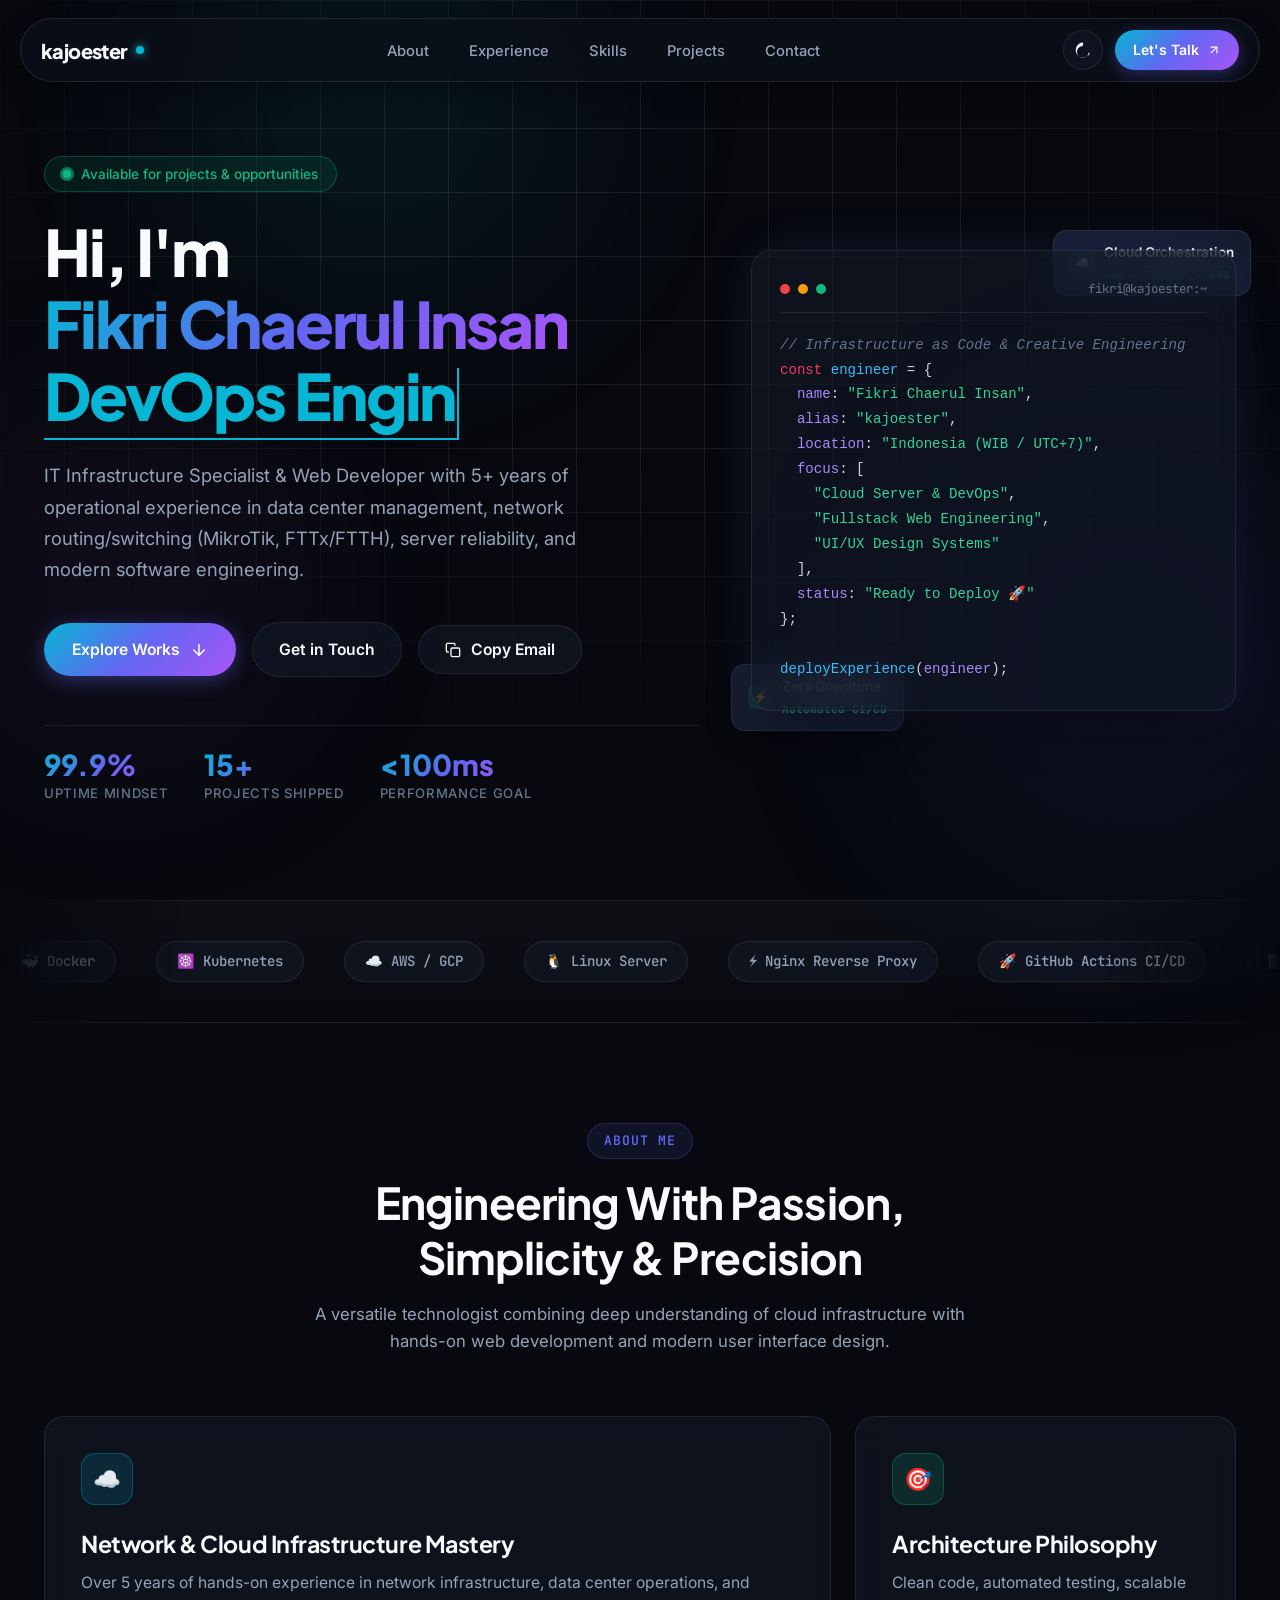
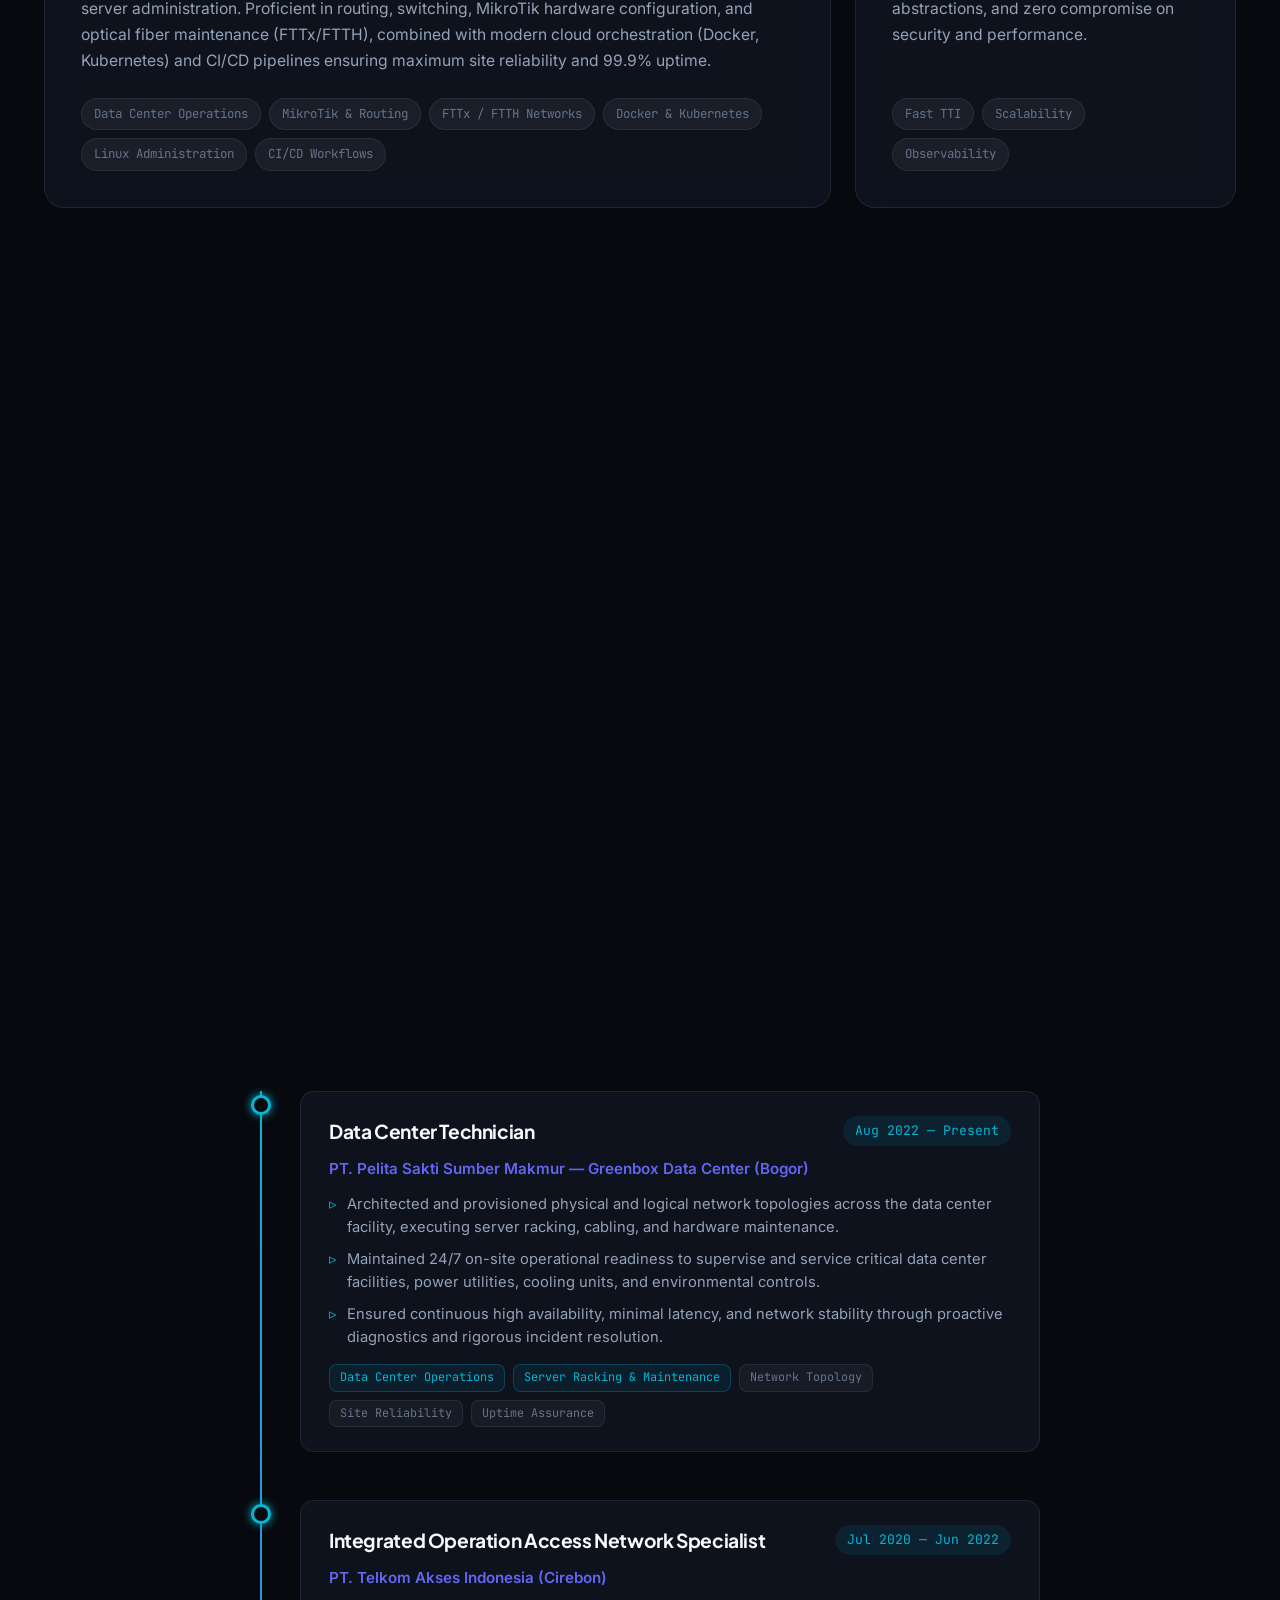
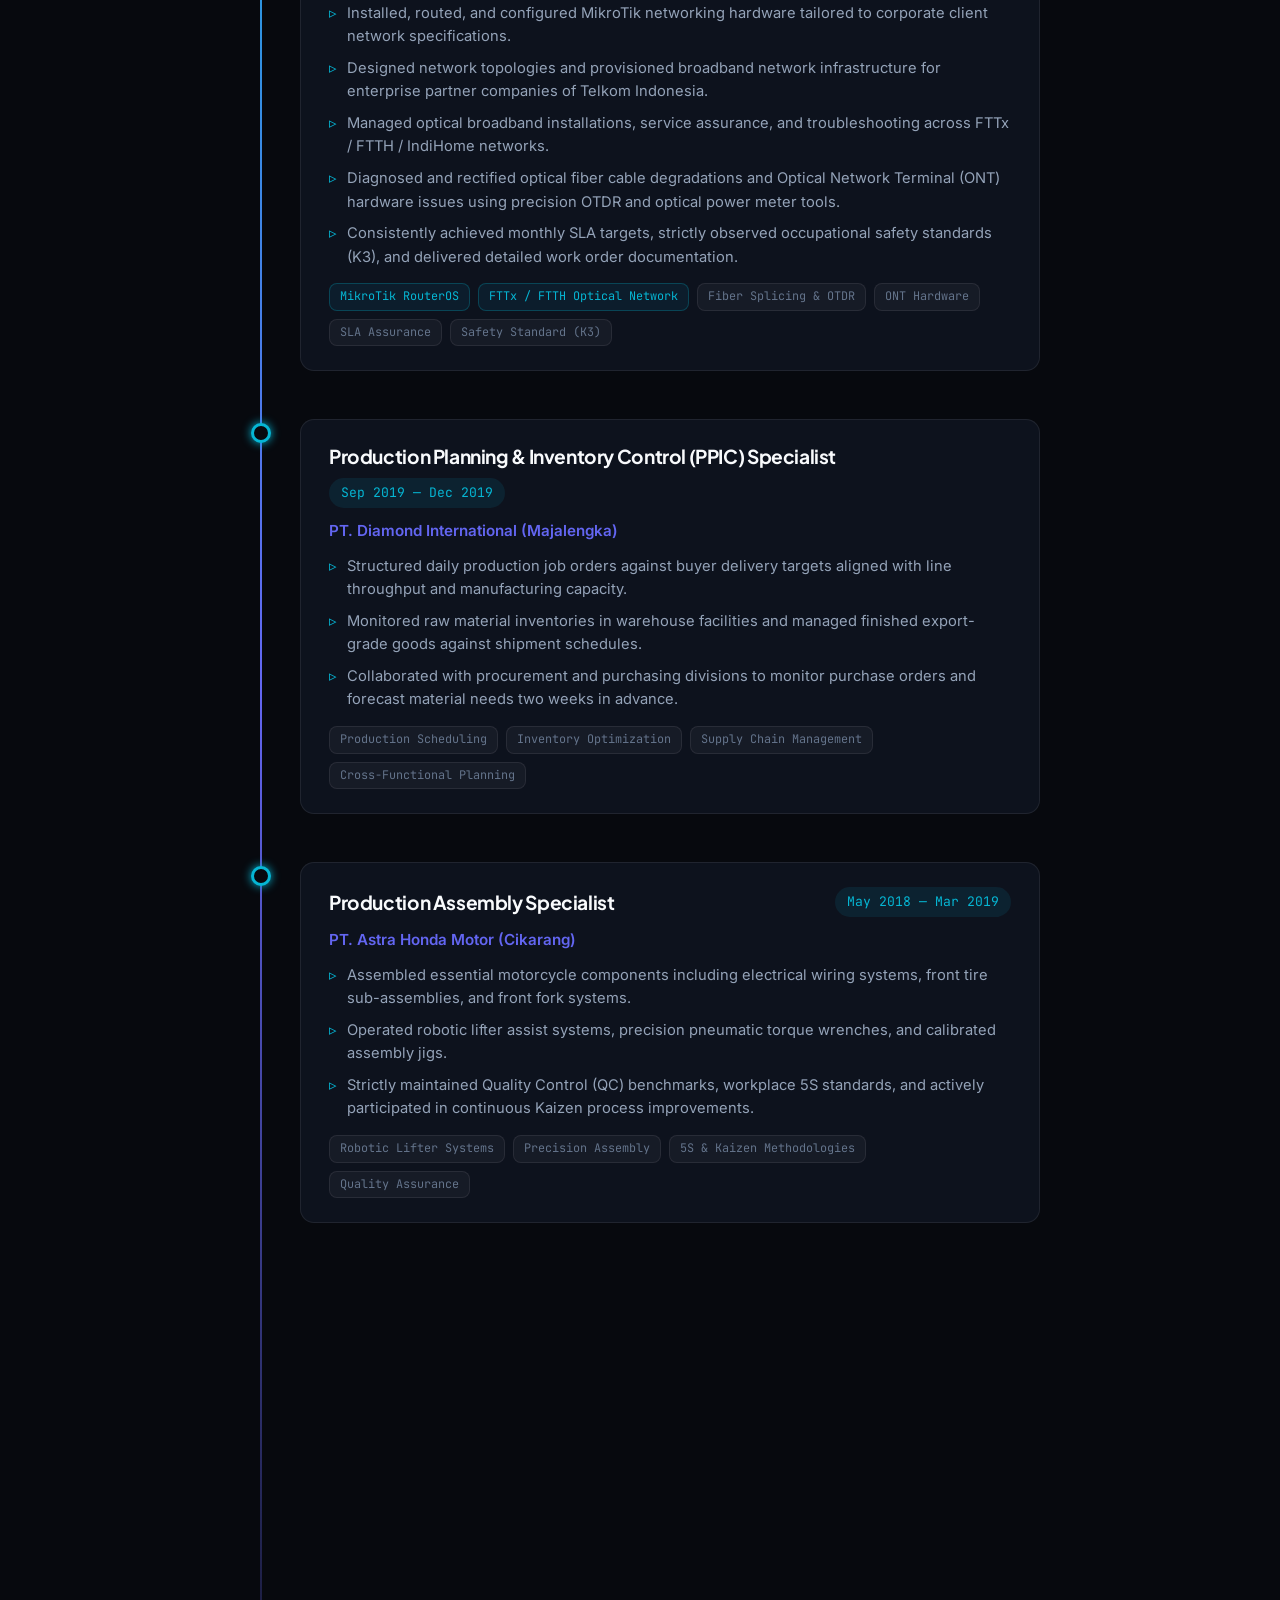
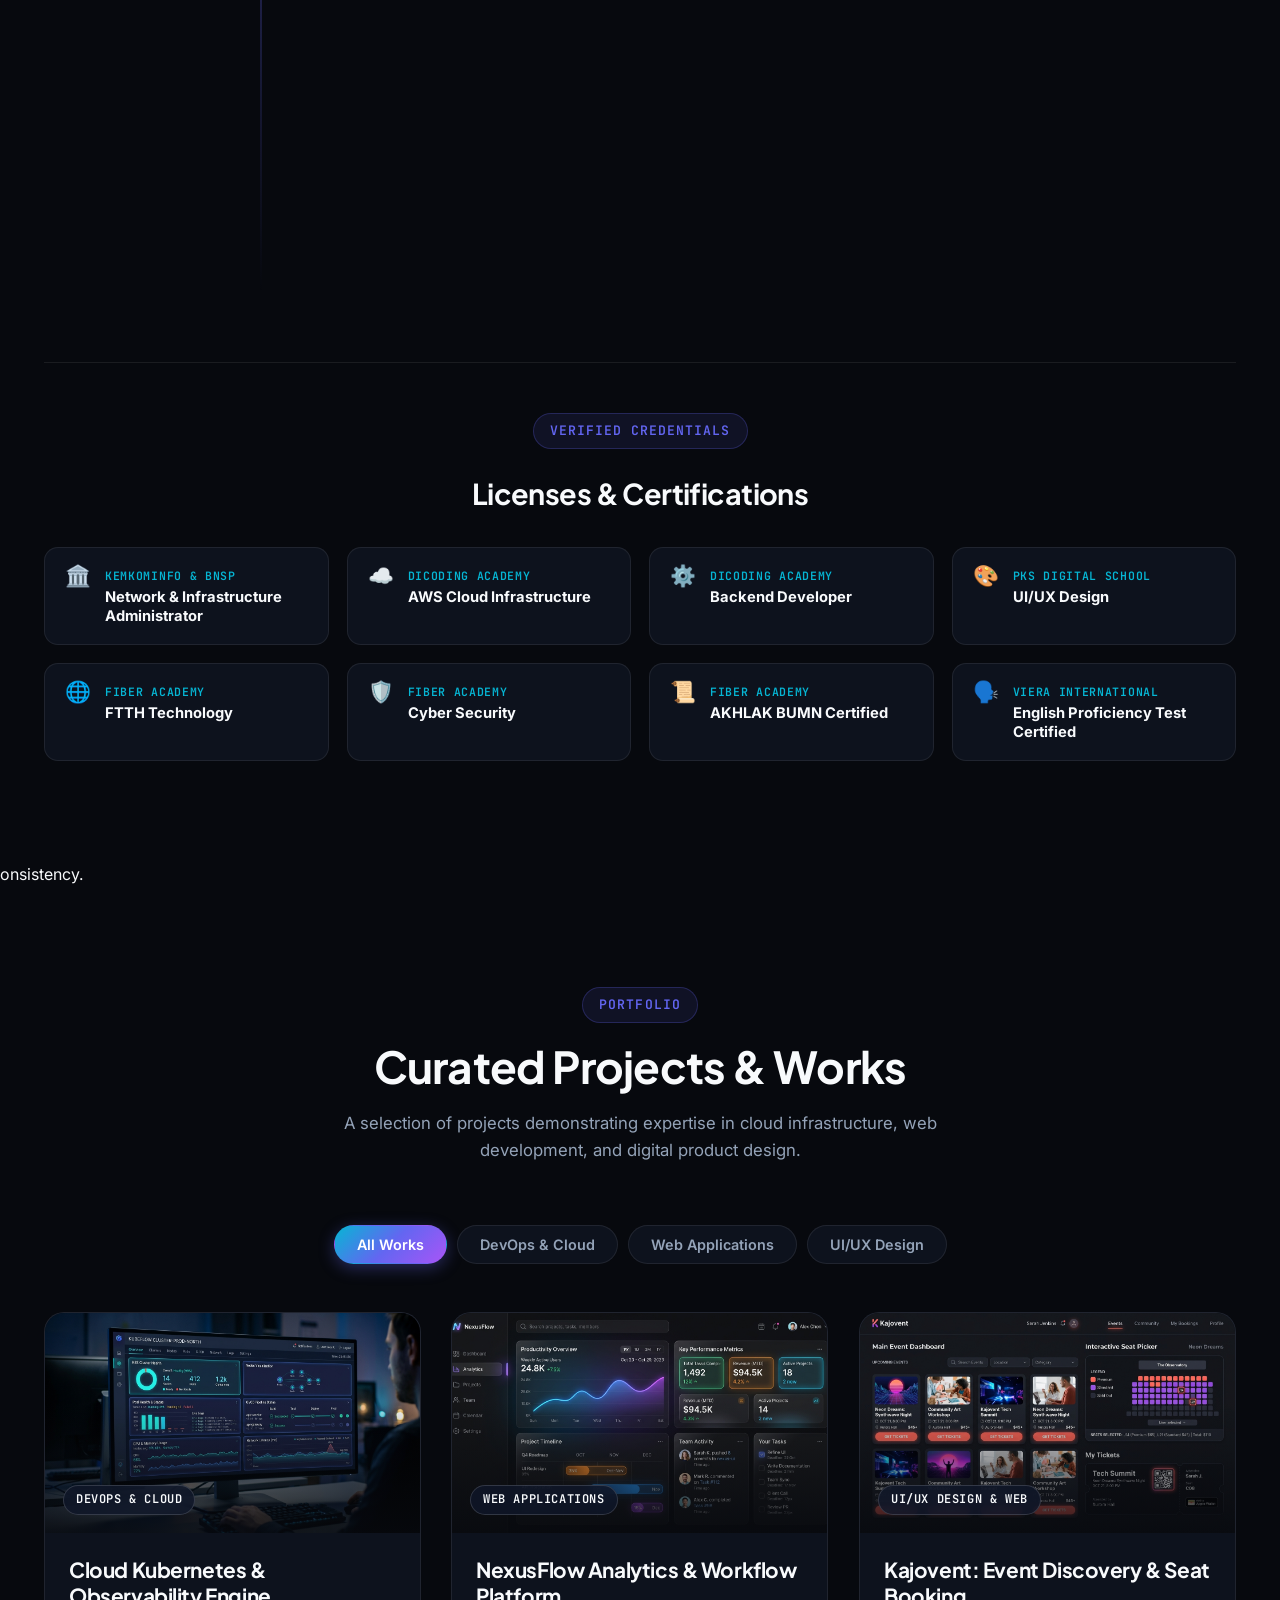
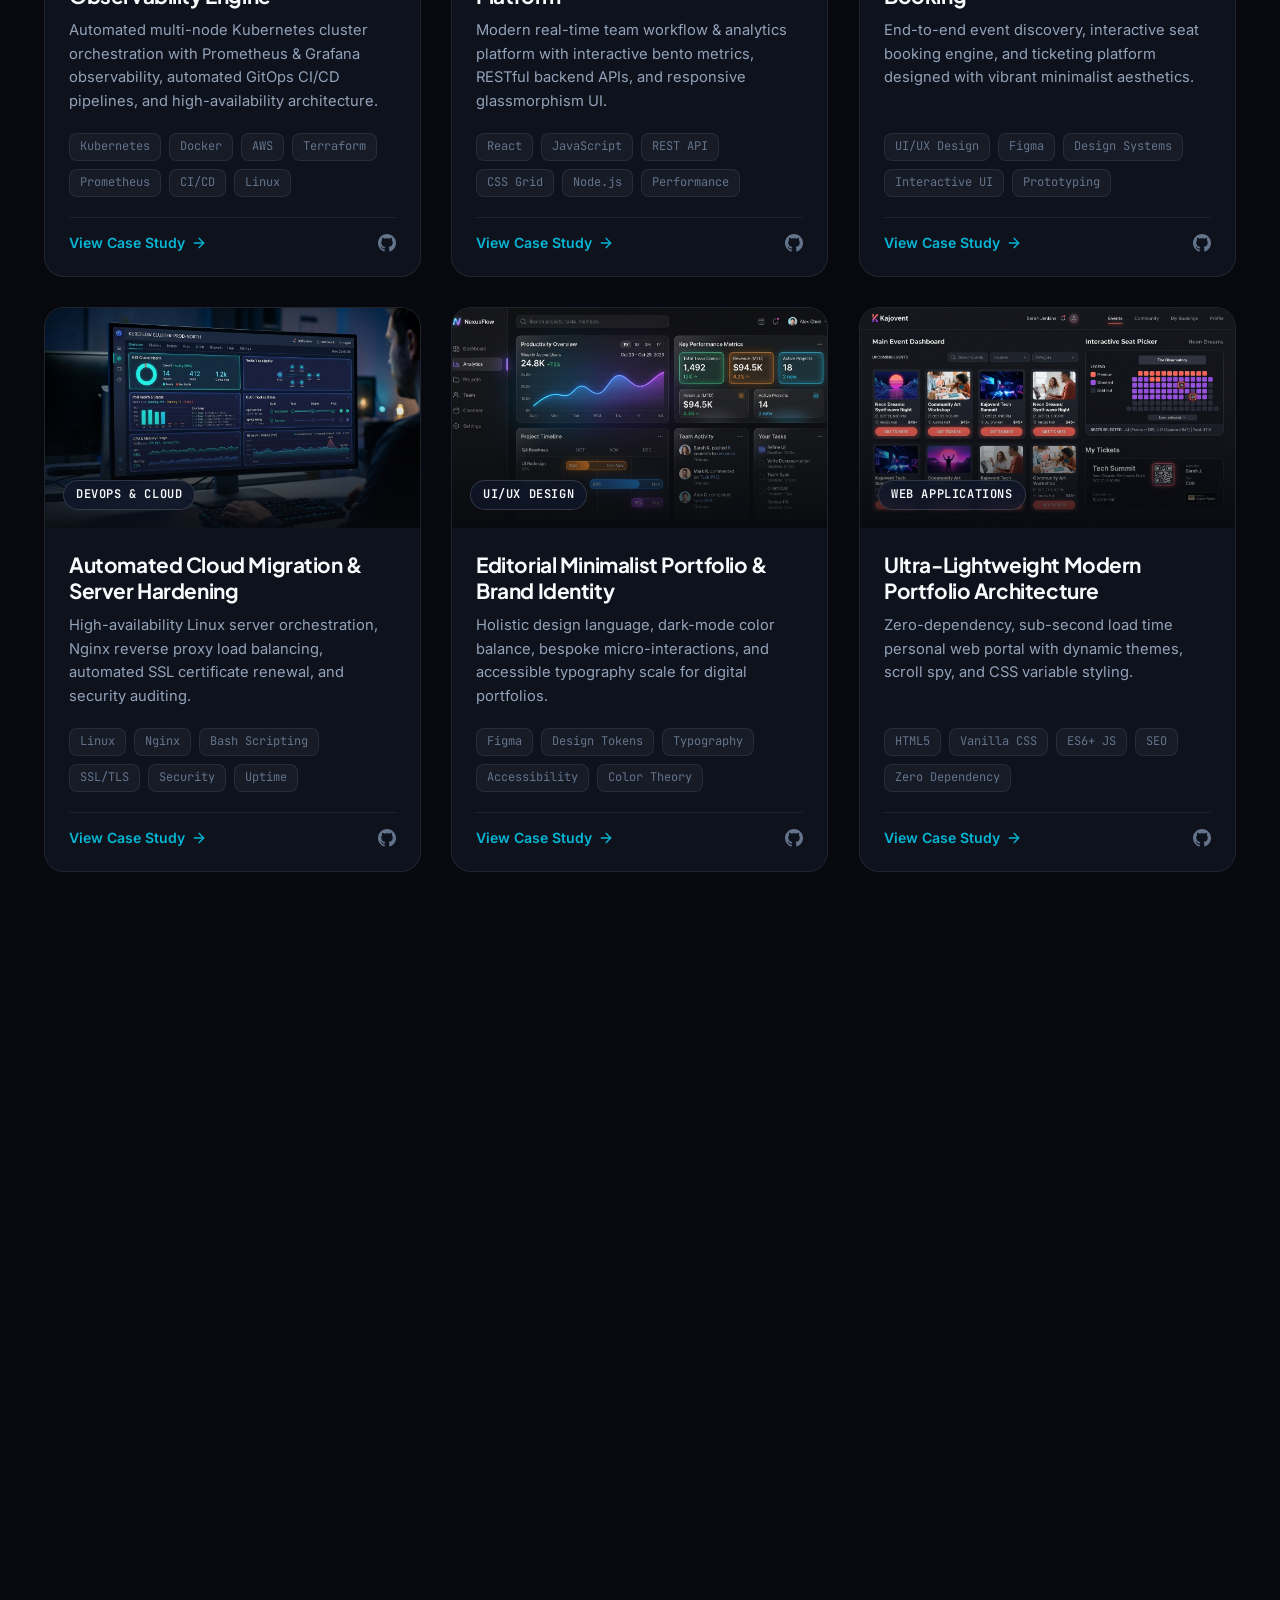
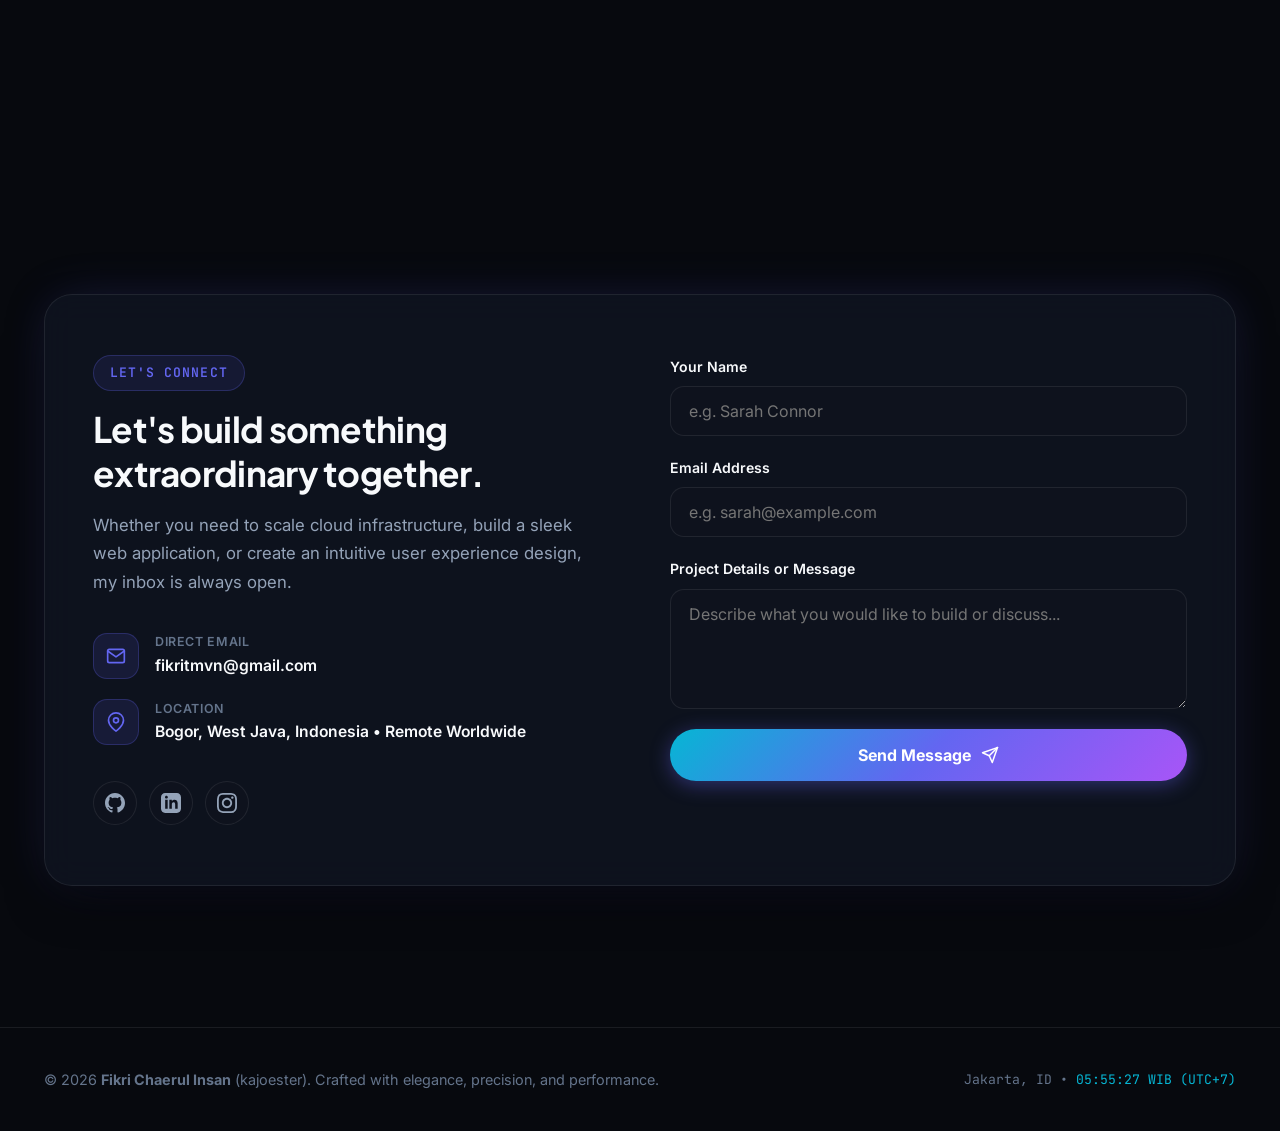
==== index.html @ 6abc1e75 "Commit pertama" ====
<!DOCTYPE html>
<html lang="en">
<head>
  <meta charset="UTF-8" />
  <meta name="viewport" content="width=device-width, initial-scale=1.0" />
  
  <!-- Primary Meta Tags & SEO -->
  <title>Fikri Chaerul Insan — DevOps Engineer, Web Developer & UI/UX Designer</title>
  <meta name="title" content="Fikri Chaerul Insan — DevOps Engineer, Web Developer & UI/UX Designer" />
  <meta name="description" content="Personal portfolio of Fikri Chaerul Insan (kajoester). DevOps Engineer and Web Developer specializing in cloud infrastructure, container orchestration, modern frontend engineering, and clean UI/UX." />
  <meta name="keywords" content="Fikri Chaerul Insan, kajoester, DevOps Engineer, Web Developer, UI/UX Designer, Cloud Computing, Kubernetes, Docker, React, Portfolio" />
  <meta name="author" content="Fikri Chaerul Insan" />
  <meta name="robots" content="index, follow" />

  <!-- Open Graph / Facebook -->
  <meta property="og:type" content="website" />
  <meta property="og:url" content="https://kajoester.my.id/" />
  <meta property="og:title" content="Fikri Chaerul Insan — DevOps Engineer & Web Developer" />
  <meta property="og:description" content="Crafting resilient cloud infrastructure and engaging digital experiences." />
  <meta property="og:image" content="assets/images/devops_cloud.jpg" />

  <!-- Twitter Card -->
  <meta property="twitter:card" content="summary_large_image" />
  <meta property="twitter:url" content="https://kajoester.my.id/" />
  <meta property="twitter:title" content="Fikri Chaerul Insan — DevOps Engineer & Web Developer" />
  <meta property="twitter:description" content="Crafting resilient cloud infrastructure and engaging digital experiences." />
  <meta property="twitter:image" content="assets/images/devops_cloud.jpg" />

  <!-- Google Fonts: Plus Jakarta Sans, Inter, JetBrains Mono -->
  <link rel="preconnect" href="https://fonts.googleapis.com" />
  <link rel="preconnect" href="https://fonts.gstatic.com" crossorigin />
  <link href="https://fonts.googleapis.com/css2?family=Inter:wght@300;400;500;600;700&family=JetBrains+Mono:wght@400;500;600&family=Plus+Jakarta+Sans:wght@500;600;700;800&display=swap" rel="stylesheet" />

  <!-- Stylesheets -->
  <link rel="stylesheet" href="css/style.css" />
  <link rel="stylesheet" href="css/animations.css" />
</head>
<body>

  <!-- Ambient Glow & Background Pattern -->
  <div class="ambient-glow-1"></div>
  <div class="ambient-glow-2"></div>
  <div class="ambient-glow-3"></div>
  <div class="bg-grid-pattern"></div>

  <!-- Header / Navigation Bar -->
  <header class="site-nav-wrapper">
    <nav class="site-nav" id="site-nav" aria-label="Main Navigation">
      <a href="#hero" class="brand-logo" id="nav-brand-logo">
        <span>kajoester</span>
        <span class="brand-dot"></span>
      </a>

      <!-- Desktop Nav Menu -->
      <ul class="nav-menu" id="nav-menu">
        <li><a href="#about" class="nav-link" id="nav-link-about">About</a></li>
        <li><a href="#experience" class="nav-link" id="nav-link-experience">Experience</a></li>
        <li><a href="#skills" class="nav-link" id="nav-link-skills">Skills</a></li>
        <li><a href="#projects" class="nav-link" id="nav-link-projects">Projects</a></li>
        <li><a href="#contact" class="nav-link" id="nav-link-contact">Contact</a></li>
      </ul>

      <!-- Nav Actions -->
      <div class="nav-actions">
        <!-- Theme Toggle -->
        <button class="btn-theme-toggle" id="theme-toggle-btn" aria-label="Toggle dark and light theme" title="Switch Theme">
          <svg class="theme-icon-moon" viewBox="0 0 24 24">
            <path d="M12.3 2a10 10 0 0 0-.19 20 10 10 0 0 0 8.7-5.1 1 1 0 0 0-1.02-1.44 8 8 0 1 1-8.93-8.93A1 1 0 0 0 9.42 2.22 10.1 10.1 0 0 0 12.3 2z"/>
          </svg>
          <svg class="theme-icon-sun" viewBox="0 0 24 24">
            <circle cx="12" cy="12" r="5"/>
            <line x1="12" y1="1" x2="12" y2="3" stroke="currentColor" stroke-width="2"/>
            <line x1="12" y1="21" x2="12" y2="23" stroke="currentColor" stroke-width="2"/>
            <line x1="4.22" y1="4.22" x2="5.64" y2="5.64" stroke="currentColor" stroke-width="2"/>
            <line x1="18.36" y1="18.36" x2="19.78" y2="19.78" stroke="currentColor" stroke-width="2"/>
            <line x1="1" y1="12" x2="3" y2="12" stroke="currentColor" stroke-width="2"/>
            <line x1="21" y1="12" x2="23" y2="12" stroke="currentColor" stroke-width="2"/>
            <line x1="4.22" y1="19.78" x2="5.64" y2="18.36" stroke="currentColor" stroke-width="2"/>
            <line x1="18.36" y1="5.64" x2="19.78" y2="4.22" stroke="currentColor" stroke-width="2"/>
          </svg>
        </button>

        <!-- CTA button -->
        <a href="#contact" class="btn-nav-cta" id="nav-cta-btn">
          <span>Let's Talk</span>
          <svg width="14" height="14" viewBox="0 0 24 24" fill="none" stroke="currentColor" stroke-width="2" stroke-linecap="round" stroke-linejoin="round">
            <line x1="7" y1="17" x2="17" y2="7"></line>
            <polyline points="7 7 17 7 17 17"></polyline>
          </svg>
        </a>

        <!-- Mobile Menu Hamburger -->
        <button class="mobile-toggle" id="mobile-toggle" aria-label="Toggle mobile menu" aria-expanded="false">
          <svg width="24" height="24" viewBox="0 0 24 24" fill="none" stroke="currentColor" stroke-width="2" stroke-linecap="round" stroke-linejoin="round">
            <line x1="3" y1="12" x2="21" y2="12"></line>
            <line x1="3" y1="6" x2="21" y2="6"></line>
            <line x1="3" y1="18" x2="21" y2="18"></line>
          </svg>
        </button>
      </div>
    </nav>
  </header>

  <main>
    <!-- ======================================================================
         Hero Section
         ====================================================================== -->
    <section class="hero-section" id="hero">
      <div class="container">
        <div class="hero-grid">
          
          <!-- Left Hero Column -->
          <div class="hero-content reveal-on-scroll">
            <div class="status-pill" id="hero-status-badge">
              <span class="status-dot"></span>
              <span>Available for projects & opportunities</span>
            </div>

            <h1 class="hero-title">
              Hi, I'm <span class="gradient-text">Fikri Chaerul Insan</span><br />
              <span class="role-typing-wrapper">
                <span id="role-typewriter">DevOps Engineer</span><span class="typing-cursor"></span>
              </span>
            </h1>

            <p class="hero-description">
              IT Infrastructure Specialist & Web Developer with 5+ years of operational experience in data center management, network routing/switching (MikroTik, FTTx/FTTH), server reliability, and modern software engineering.
            </p>

            <div class="hero-actions">
              <a href="#projects" class="btn-primary" id="hero-btn-projects">
                <span>Explore Works</span>
                <svg width="18" height="18" viewBox="0 0 24 24" fill="none" stroke="currentColor" stroke-width="2" stroke-linecap="round" stroke-linejoin="round">
                  <line x1="12" y1="5" x2="12" y2="19"></line>
                  <polyline points="19 12 12 19 5 12"></polyline>
                </svg>
              </a>

              <a href="#contact" class="btn-secondary" id="hero-btn-contact">
                <span>Get in Touch</span>
              </a>

              <button class="btn-secondary btn-copy-email" id="hero-btn-copy-email" title="Click to copy email address">
                <svg width="16" height="16" viewBox="0 0 24 24" fill="none" stroke="currentColor" stroke-width="2" stroke-linecap="round" stroke-linejoin="round">
                  <rect x="9" y="9" width="13" height="13" rx="2" ry="2"></rect>
                  <path d="M5 15H4a2 2 0 0 1-2-2V4a2 2 0 0 1 2-2h9a2 2 0 0 1 2 2v1"></path>
                </svg>
                <span>Copy Email</span>
              </button>
            </div>

            <!-- Hero Metrics / Stats -->
            <div class="hero-stats">
              <div class="stat-item">
                <span class="stat-number gradient-text">99.9%</span>
                <span class="stat-label">Uptime Mindset</span>
              </div>
              <div class="stat-item">
                <span class="stat-number gradient-text">15+</span>
                <span class="stat-label">Projects Shipped</span>
              </div>
              <div class="stat-item">
                <span class="stat-number gradient-text">&lt;100ms</span>
                <span class="stat-label">Performance Goal</span>
              </div>
            </div>
          </div>

          <!-- Right Hero Visual: Interactive Code & Architecture Card -->
          <div class="hero-visual reveal-on-scroll delay-2">
            <!-- Floating Tech Badges -->
            <div class="floating-badge badge-devops">
              <div class="badge-icon">☁️</div>
              <div>
                <div>Cloud Orchestration</div>
                <small style="color: var(--accent-cyan); font-family: var(--font-mono);">K8s • Docker • AWS</small>
              </div>
            </div>

            <div class="floating-badge badge-cloud">
              <div class="badge-icon">⚡</div>
              <div>
                <div>Zero Downtime</div>
                <small style="color: var(--accent-emerald); font-family: var(--font-mono);">Automated CI/CD</small>
              </div>
            </div>

            <!-- Terminal Mockup Card -->
            <div class="hero-interactive-card" id="hero-card-terminal">
              <div class="card-code-header">
                <div class="terminal-dots">
                  <span class="terminal-dot red"></span>
                  <span class="terminal-dot yellow"></span>
                  <span class="terminal-dot green"></span>
                </div>
                <span class="terminal-title">fikri@kajoester:~</span>
              </div>
              <pre class="code-snippet"><code><span class="code-comment">// Infrastructure as Code & Creative Engineering</span>
<span class="code-keyword">const</span> <span class="code-func">engineer</span> = {
  <span class="code-prop">name</span>: <span class="code-str">"Fikri Chaerul Insan"</span>,
  <span class="code-prop">alias</span>: <span class="code-str">"kajoester"</span>,
  <span class="code-prop">location</span>: <span class="code-str">"Indonesia (WIB / UTC+7)"</span>,
  <span class="code-prop">focus</span>: [
    <span class="code-str">"Cloud Server & DevOps"</span>,
    <span class="code-str">"Fullstack Web Engineering"</span>,
    <span class="code-str">"UI/UX Design Systems"</span>
  ],
  <span class="code-prop">status</span>: <span class="code-str">"Ready to Deploy 🚀"</span>
};

<span class="code-func">deployExperience</span>(<span class="code-prop">engineer</span>);</code></pre>
            </div>
          </div>

        </div>
      </div>
    </section>

    <!-- ======================================================================
         Tech Stack Infinite Marquee
         ====================================================================== -->
    <div class="marquee-container" aria-hidden="true">
      <div class="marquee-track">
        <div class="tech-item"><span>🐳 Docker</span></div>
        <div class="tech-item"><span>☸️ Kubernetes</span></div>
        <div class="tech-item"><span>☁️ AWS / GCP</span></div>
        <div class="tech-item"><span>🐧 Linux Server</span></div>
        <div class="tech-item"><span>⚡ Nginx Reverse Proxy</span></div>
        <div class="tech-item"><span>🚀 GitHub Actions CI/CD</span></div>
        <div class="tech-item"><span>📊 Prometheus & Grafana</span></div>
        <div class="tech-item"><span>⚛️ React.js</span></div>
        <div class="tech-item"><span>🟦 TypeScript</span></div>
        <div class="tech-item"><span>🐍 Python</span></div>
        <div class="tech-item"><span>🎨 Figma UI/UX</span></div>
        <div class="tech-item"><span>🌐 RESTful APIs</span></div>
        
        <!-- Duplicate items for seamless continuous looping -->
        <div class="tech-item"><span>🐳 Docker</span></div>
        <div class="tech-item"><span>☸️ Kubernetes</span></div>
        <div class="tech-item"><span>☁️ AWS / GCP</span></div>
        <div class="tech-item"><span>🐧 Linux Server</span></div>
        <div class="tech-item"><span>⚡ Nginx Reverse Proxy</span></div>
        <div class="tech-item"><span>🚀 GitHub Actions CI/CD</span></div>
        <div class="tech-item"><span>📊 Prometheus & Grafana</span></div>
        <div class="tech-item"><span>⚛️ React.js</span></div>
        <div class="tech-item"><span>🟦 TypeScript</span></div>
        <div class="tech-item"><span>🐍 Python</span></div>
        <div class="tech-item"><span>🎨 Figma UI/UX</span></div>
        <div class="tech-item"><span>🌐 RESTful APIs</span></div>
      </div>
    </div>

    <!-- ======================================================================
         About Section (Bento Grid)
         ====================================================================== -->
    <section class="bento-section" id="about">
      <div class="container">
        <div class="section-header reveal-on-scroll">
          <span class="section-tag">About Me</span>
          <h2 class="section-title">Engineering With Passion, Simplicity & Precision</h2>
          <p class="section-subtitle">
            A versatile technologist combining deep understanding of cloud infrastructure with hands-on web development and modern user interface design.
          </p>
        </div>

        <div class="bento-grid">
          
          <!-- Bento Card 1: Cloud & DevOps -->
          <div class="bento-card bento-col-8 reveal-on-scroll" id="bento-card-devops">
            <div class="card-icon-wrapper icon-devops">☁️</div>
            <h3 class="bento-title">Network & Cloud Infrastructure Mastery</h3>
            <p class="bento-desc">
              Over 5 years of hands-on experience in network infrastructure, data center operations, and server administration. Proficient in routing, switching, MikroTik hardware configuration, and optical fiber maintenance (FTTx/FTTH), combined with modern cloud orchestration (Docker, Kubernetes) and CI/CD pipelines ensuring maximum site reliability and 99.9% uptime.
            </p>
            <div class="bento-tags">
              <span class="bento-tag">Data Center Operations</span>
              <span class="bento-tag">MikroTik & Routing</span>
              <span class="bento-tag">FTTx / FTTH Networks</span>
              <span class="bento-tag">Docker & Kubernetes</span>
              <span class="bento-tag">Linux Administration</span>
              <span class="bento-tag">CI/CD Workflows</span>
            </div>
          </div>

          <!-- Bento Card 2: Philosophy -->
          <div class="bento-card bento-col-4 reveal-on-scroll delay-1" id="bento-card-philosophy">
            <div class="card-icon-wrapper icon-philosophy">🎯</div>
            <h3 class="bento-title">Architecture Philosophy</h3>
            <p class="bento-desc">
              Clean code, automated testing, scalable abstractions, and zero compromise on security and performance.
            </p>
            <div class="bento-tags">
              <span class="bento-tag">Fast TTI</span>
              <span class="bento-tag">Scalability</span>
              <span class="bento-tag">Observability</span>
            </div>
          </div>

          <!-- Bento Card 3: Web Engineering -->
          <div class="bento-card bento-col-6 reveal-on-scroll" id="bento-card-web">
            <div class="card-icon-wrapper icon-web">💻</div>
            <h3 class="bento-title">Modern Web Development</h3>
            <p class="bento-desc">
              Building dynamic, highly responsive web experiences. Focused on component modularity, state management, API integrations, and accessible user flows.
            </p>
            <div class="bento-tags">
              <span class="bento-tag">React Ecosystem</span>
              <span class="bento-tag">JavaScript / ES6+</span>
              <span class="bento-tag">RESTful Architecture</span>
              <span class="bento-tag">Responsive Layouts</span>
            </div>
          </div>

          <!-- Bento Card 4: UI/UX Craft -->
          <div class="bento-card bento-col-6 reveal-on-scroll delay-1" id="bento-card-design">
            <div class="card-icon-wrapper icon-design">🎨</div>
            <h3 class="bento-title">UI/UX Design Systems</h3>
            <p class="bento-desc">
              Passionate about creating clean visual hierarchies, intuitive navigation, and rich micro-interactions in Figma. Every interface is designed with user empathy, consistency, and elegance.
            </p>
            <div class="bento-tags">
              <span class="bento-tag">Figma Design</span>
              <span class="bento-tag">Design Systems</span>
              <span class="bento-tag">Prototyping</span>
              <span class="bento-tag">Micro-Interactions</span>
            </div>
          </div>

        </div>
      </div>
    </section>

    <!-    <!-- ======================================================================
         Experience Timeline Section (Aligned with CV)
         ====================================================================== -->
    <section class="experience-section" id="experience">
      <div class="container">
        <div class="section-header reveal-on-scroll">
          <span class="section-tag">Career Trajectory</span>
          <h2 class="section-title">Professional Experience & Milestones</h2>
          <p class="section-subtitle">
            Over 5+ years of operational experience in data center operations, network infrastructure, optical systems, and software engineering.
          </p>
        </div>

        <div class="timeline-container">
          
          <!-- Experience 1: PT. Pelita Sakti Sumber Makmur -->
          <div class="timeline-item reveal-on-scroll">
            <div class="timeline-dot"></div>
            <div class="timeline-card">
              <div class="timeline-meta">
                <h3 class="timeline-role">Data Center Technician</h3>
                <span class="timeline-period">Aug 2022 — Present</span>
              </div>
              <div class="timeline-company">PT. Pelita Sakti Sumber Makmur — Greenbox Data Center (Bogor)</div>
              <ul class="timeline-points">
                <li>Architected and provisioned physical and logical network topologies across the data center facility, executing server racking, cabling, and hardware maintenance.</li>
                <li>Maintained 24/7 on-site operational readiness to supervise and service critical data center facilities, power utilities, cooling units, and environmental controls.</li>
                <li>Ensured continuous high availability, minimal latency, and network stability through proactive diagnostics and rigorous incident resolution.</li>
              </ul>
              <div class="timeline-badges">
                <span class="timeline-badge highlight">Data Center Operations</span>
                <span class="timeline-badge highlight">Server Racking & Maintenance</span>
                <span class="timeline-badge">Network Topology</span>
                <span class="timeline-badge">Site Reliability</span>
                <span class="timeline-badge">Uptime Assurance</span>
              </div>
            </div>
          </div>

          <!-- Experience 2: TELKOM AKSES INDONESIA -->
          <div class="timeline-item reveal-on-scroll delay-1">
            <div class="timeline-dot"></div>
            <div class="timeline-card">
              <div class="timeline-meta">
                <h3 class="timeline-role">Integrated Operation Access Network Specialist</h3>
                <span class="timeline-period">Jul 2020 — Jun 2022</span>
              </div>
              <div class="timeline-company">PT. Telkom Akses Indonesia (Cirebon)</div>
              <ul class="timeline-points">
                <li>Installed, routed, and configured MikroTik networking hardware tailored to corporate client network specifications.</li>
                <li>Designed network topologies and provisioned broadband network infrastructure for enterprise partner companies of Telkom Indonesia.</li>
                <li>Managed optical broadband installations, service assurance, and troubleshooting across FTTx / FTTH / IndiHome networks.</li>
                <li>Diagnosed and rectified optical fiber cable degradations and Optical Network Terminal (ONT) hardware issues using precision OTDR and optical power meter tools.</li>
                <li>Consistently achieved monthly SLA targets, strictly observed occupational safety standards (K3), and delivered detailed work order documentation.</li>
              </ul>
              <div class="timeline-badges">
                <span class="timeline-badge highlight">MikroTik RouterOS</span>
                <span class="timeline-badge highlight">FTTx / FTTH Optical Network</span>
                <span class="timeline-badge">Fiber Splicing & OTDR</span>
                <span class="timeline-badge">ONT Hardware</span>
                <span class="timeline-badge">SLA Assurance</span>
                <span class="timeline-badge">Safety Standard (K3)</span>
              </div>
            </div>
          </div>

          <!-- Experience 3: PT. Diamond International -->
          <div class="timeline-item reveal-on-scroll delay-1">
            <div class="timeline-dot"></div>
            <div class="timeline-card">
              <div class="timeline-meta">
                <h3 class="timeline-role">Production Planning & Inventory Control (PPIC) Specialist</h3>
                <span class="timeline-period">Sep 2019 — Dec 2019</span>
              </div>
              <div class="timeline-company">PT. Diamond International (Majalengka)</div>
              <ul class="timeline-points">
                <li>Structured daily production job orders against buyer delivery targets aligned with line throughput and manufacturing capacity.</li>
                <li>Monitored raw material inventories in warehouse facilities and managed finished export-grade goods against shipment schedules.</li>
                <li>Collaborated with procurement and purchasing divisions to monitor purchase orders and forecast material needs two weeks in advance.</li>
              </ul>
              <div class="timeline-badges">
                <span class="timeline-badge">Production Scheduling</span>
                <span class="timeline-badge">Inventory Optimization</span>
                <span class="timeline-badge">Supply Chain Management</span>
                <span class="timeline-badge">Cross-Functional Planning</span>
              </div>
            </div>
          </div>

          <!-- Experience 4: PT. Astra Honda Motor -->
          <div class="timeline-item reveal-on-scroll delay-2">
            <div class="timeline-dot"></div>
            <div class="timeline-card">
              <div class="timeline-meta">
                <h3 class="timeline-role">Production Assembly Specialist</h3>
                <span class="timeline-period">May 2018 — Mar 2019</span>
              </div>
              <div class="timeline-company">PT. Astra Honda Motor (Cikarang)</div>
              <ul class="timeline-points">
                <li>Assembled essential motorcycle components including electrical wiring systems, front tire sub-assemblies, and front fork systems.</li>
                <li>Operated robotic lifter assist systems, precision pneumatic torque wrenches, and calibrated assembly jigs.</li>
                <li>Strictly maintained Quality Control (QC) benchmarks, workplace 5S standards, and actively participated in continuous Kaizen process improvements.</li>
              </ul>
              <div class="timeline-badges">
                <span class="timeline-badge">Robotic Lifter Systems</span>
                <span class="timeline-badge">Precision Assembly</span>
                <span class="timeline-badge">5S & Kaizen Methodologies</span>
                <span class="timeline-badge">Quality Assurance</span>
              </div>
            </div>
          </div>

          <!-- Experience 5: PT. INTI (Persero) -->
          <div class="timeline-item reveal-on-scroll delay-2">
            <div class="timeline-dot"></div>
            <div class="timeline-card">
              <div class="timeline-meta">
                <h3 class="timeline-role">Software Product Developer (Internship)</h3>
                <span class="timeline-period">Jan 2016 — Mar 2016</span>
              </div>
              <div class="timeline-company">PT. Industri Telekomunikasi Indonesia / PT. INTI Persero (Bandung)</div>
              <ul class="timeline-points">
                <li>Engineered an enterprise inventory management web application using the CodeIgniter PHP framework and Bootstrap.</li>
                <li>Delivered dynamic modules, feature updates, and responsive interfaces addressing specific company operational requirements.</li>
                <li>Configured and deployed the web software directly onto the company's internal on-premise servers.</li>
              </ul>
              <div class="timeline-badges">
                <span class="timeline-badge highlight">CodeIgniter PHP</span>
                <span class="timeline-badge">Bootstrap & CSS3</span>
                <span class="timeline-badge">MySQL Database</span>
                <span class="timeline-badge">On-Premise Deployment</span>
              </div>
            </div>
          </div>

          <!-- Education Item -->
          <div class="timeline-item reveal-on-scroll delay-3">
            <div class="timeline-dot" style="border-color: var(--accent-purple); box-shadow: 0 0 10px var(--accent-purple);"></div>
            <div class="timeline-card" style="border-left: 3px solid var(--accent-purple);">
              <div class="timeline-meta">
                <h3 class="timeline-role">Software Engineering (Rekayasa Perangkat Lunak)</h3>
                <span class="timeline-period" style="color: var(--accent-purple); background: rgba(168, 85, 247, 0.1);">Jul 2014 — May 2017</span>
              </div>
              <div class="timeline-company">SMK Negeri 1 Majalengka — Majalengka, West Java</div>
              <ul class="timeline-points">
                <li>Graduated with an outstanding academic score of <strong>83.00 / 100.00</strong> in Software Engineering.</li>
                <li>Acquired solid foundational expertise in software engineering algorithms, relational database design, object-oriented programming, and computer network architecture.</li>
              </ul>
              <div class="timeline-badges">
                <span class="timeline-badge">Software Engineering</span>
                <span class="timeline-badge">Database Design</span>
                <span class="timeline-badge">Network Fundamentals</span>
              </div>
            </div>
          </div>

        </div>

        <!-- Professional Certifications & Credentials Grid -->
        <div class="credentials-wrapper reveal-on-scroll">
          <div class="credentials-header">
            <span class="section-tag">Verified Credentials</span>
            <h3 style="font-size: 1.8rem; margin-top: 10px;">Licenses & Certifications</h3>
          </div>

          <div class="credentials-grid">
            <div class="credential-card">
              <div class="credential-icon">🏛️</div>
              <div class="credential-info">
                <span class="credential-issuer">KEMKOMINFO & BNSP</span>
                <span class="credential-name">Network & Infrastructure Administrator</span>
              </div>
            </div>

            <div class="credential-card">
              <div class="credential-icon">☁️</div>
              <div class="credential-info">
                <span class="credential-issuer">Dicoding Academy</span>
                <span class="credential-name">AWS Cloud Infrastructure</span>
              </div>
            </div>

            <div class="credential-card">
              <div class="credential-icon">⚙️</div>
              <div class="credential-info">
                <span class="credential-issuer">Dicoding Academy</span>
                <span class="credential-name">Backend Developer</span>
              </div>
            </div>

            <div class="credential-card">
              <div class="credential-icon">🎨</div>
              <div class="credential-info">
                <span class="credential-issuer">PKS Digital School</span>
                <span class="credential-name">UI/UX Design</span>
              </div>
            </div>

            <div class="credential-card">
              <div class="credential-icon">🌐</div>
              <div class="credential-info">
                <span class="credential-issuer">Fiber Academy</span>
                <span class="credential-name">FTTH Technology</span>
              </div>
            </div>

            <div class="credential-card">
              <div class="credential-icon">🛡️</div>
              <div class="credential-info">
                <span class="credential-issuer">Fiber Academy</span>
                <span class="credential-name">Cyber Security</span>
              </div>
            </div>

            <div class="credential-card">
              <div class="credential-icon">📜</div>
              <div class="credential-info">
                <span class="credential-issuer">Fiber Academy</span>
                <span class="credential-name">AKHLAK BUMN Certified</span>
              </div>
            </div>

            <div class="credential-card">
              <div class="credential-icon">🗣️</div>
              <div class="credential-info">
                <span class="credential-issuer">VIERA International</span>
                <span class="credential-name">English Proficiency Test Certified</span>
              </div>
            </div>
          </div>
        </div>

      </div>
    </section>onsistency.</li>
              </ul>
            </div>
          </div>

        </div>
      </div>
    </section>

    <!-- ======================================================================
         Featured Projects Showcase Section
         ====================================================================== -->
    <section class="projects-section" id="projects">
      <div class="container">
        <div class="section-header reveal-on-scroll">
          <span class="section-tag">Portfolio</span>
          <h2 class="section-title">Curated Projects & Works</h2>
          <p class="section-subtitle">
            A selection of projects demonstrating expertise in cloud infrastructure, web development, and digital product design.
          </p>
        </div>

        <!-- Filter Controls -->
        <div class="project-filters reveal-on-scroll" id="project-filters">
          <button class="filter-btn active" data-filter="all" id="filter-all">All Works</button>
          <button class="filter-btn" data-filter="devops" id="filter-devops">DevOps & Cloud</button>
          <button class="filter-btn" data-filter="web" id="filter-web">Web Applications</button>
          <button class="filter-btn" data-filter="design" id="filter-design">UI/UX Design</button>
        </div>

        <!-- Projects Grid (Populated dynamically via projects.js) -->
        <div class="projects-grid" id="projects-grid"></div>

      </div>
    </section>

    <!-- ======================================================================
         Skills & Technical Arsenal Section
         ====================================================================== -->
    <section class="skills-section" id="skills">
      <div class="container">
        <div class="section-header reveal-on-scroll">
          <span class="section-tag">Arsenal</span>
          <h2 class="section-title">Skills & Technologies</h2>
          <p class="section-subtitle">
            Tools and technologies I use to build robust, scalable, and beautifully designed digital solutions.
          </p>
        </div>

        <div class="skills-grid">
          
          <!-- Cloud & DevOps Category -->
          <div class="skill-category-card reveal-on-scroll" id="skills-card-cloud">
            <div class="category-header">
              <div class="category-icon" style="background: rgba(6, 182, 212, 0.15); color: var(--accent-cyan);">☁️</div>
              <h3 class="category-title">Cloud & DevOps</h3>
            </div>
            <div class="skill-items-list">
              <div class="skill-item">
                <div class="skill-info">
                  <span class="skill-name">Docker & Containerization</span>
                  <span class="skill-level">92%</span>
                </div>
                <div class="skill-progress-bar"><div class="skill-progress-fill" style="width: 92%;"></div></div>
              </div>

              <div class="skill-item">
              <span class="pill-badge skill-kubernetes">Kubernetes 84%</span>
              </div>

              <div class="skill-item">
                <div class="skill-info">
                  <span class="skill-name">CI/CD & GitHub Actions</span>
                  <span class="skill-level">90%</span>
                </div>
                <div class="skill-progress-bar"><div class="skill-progress-fill" style="width: 90%;"></div></div>
              </div>

              <div class="skill-item">
                <div class="skill-info">
                  <span class="skill-name">Linux Server & Bash</span>
                  <span class="skill-level">95%</span>
                </div>
                <div class="skill-progress-bar"><div class="skill-progress-fill" style="width: 95%;"></div></div>
              </div>

              <div class="skill-item">
                <div class="skill-info">
                  <span class="skill-name">Nginx & Reverse Proxy</span>
                  <span class="skill-level">88%</span>
                </div>
                <div class="skill-progress-bar"><div class="skill-progress-fill" style="width: 88%;"></div></div>
              </div>
            </div>
          </div>

          <!-- Web Development Category -->
          <div class="skill-category-card reveal-on-scroll delay-1" id="skills-card-web">
            <div class="category-header">
              <div class="category-icon" style="background: rgba(99, 102, 241, 0.15); color: var(--accent-indigo);">💻</div>
              <h3 class="category-title">Web Development</h3>
            </div>
            <div class="skill-items-list">
              <div class="skill-item">
                <div class="skill-info">
                  <span class="skill-name">React.js & Components</span>
                  <span class="skill-level">88%</span>
                </div>
                <div class="skill-progress-bar"><div class="skill-progress-fill" style="width: 88%;"></div></div>
              </div>

              <div class="skill-item">
              <span class="pill-badge skill-js">JavaScript (ES6+) 92%</span>
              </div>

              <div class="skill-item">
                <div class="skill-info">
                  <span class="skill-name">HTML5 & Semantic SEO</span>
                  <span class="skill-level">96%</span>
                </div>
                <div class="skill-progress-bar"><div class="skill-progress-fill" style="width: 96%;"></div></div>
              </div>

              <div class="skill-item">
                <div class="skill-info">
                  <span class="skill-name">Modern CSS & Glassmorphism</span>
                  <span class="skill-level">94%</span>
                </div>
                <div class="skill-progress-bar"><div class="skill-progress-fill" style="width: 94%;"></div></div>
              </div>

              <div class="skill-item">
                <div class="skill-info">
                  <span class="skill-name">RESTful APIs & Node.js</span>
                  <span class="skill-level">85%</span>
                </div>
                <div class="skill-progress-bar"><div class="skill-progress-fill" style="width: 85%;"></div></div>
              </div>
            </div>
          </div>

          <!-- UI/UX & Design Category -->
          <div class="skill-category-card reveal-on-scroll delay-2" id="skills-card-design">
            <div class="category-header">
              <div class="category-icon" style="background: rgba(168, 85, 247, 0.15); color: var(--accent-purple);">🎨</div>
              <h3 class="category-title">UI/UX & Design</h3>
            </div>
            <div class="skill-items-list">
              <div class="skill-item">
              <span class="pill-badge skill-figma">Figma UI Prototyping 90%</span>
              </div>

              <div class="skill-item">
                <div class="skill-info">
                  <span class="skill-name">Design Systems & Tokens</span>
                  <span class="skill-level">87%</span>
                </div>
                <div class="skill-progress-bar"><div class="skill-progress-fill" style="width: 87%;"></div></div>
              </div>

              <div class="skill-item">
                <div class="skill-info">
                  <span class="skill-name">Responsive & Mobile First</span>
                  <span class="skill-level">95%</span>
                </div>
                <div class="skill-progress-bar"><div class="skill-progress-fill" style="width: 95%;"></div></div>
              </div>

              <div class="skill-item">
                <div class="skill-info">
                  <span class="skill-name">Wireframing & Flowcharts</span>
                  <span class="skill-level">89%</span>
                </div>
                <div class="skill-progress-bar"><div class="skill-progress-fill" style="width: 89%;"></div></div>
              </div>

              <div class="skill-item">
              <span class="pill-badge skill-micro">Micro-interactions 86%</span>
              </div>
            </div>
          </div>

        </div>
      </div>
    </section>

    <!-- ======================================================================
         Interactive Contact Section
         ====================================================================== -->
    <section class="contact-section" id="contact">
      <div class="container">
        
        <div class="contact-card-main reveal-on-scroll">
          
          <!-- Contact Left: Information & Quick Links -->
          <div class="contact-info-col">
            <span class="section-tag">Let's Connect</span>
            <h2>Let's build something extraordinary together.</h2>
            <p class="contact-info-desc">
              Whether you need to scale cloud infrastructure, build a sleek web application, or create an intuitive user experience design, my inbox is always open.
            </p>

            <div class="contact-direct-items">
              <div class="direct-item">
                <div class="direct-icon">
                  <svg width="20" height="20" viewBox="0 0 24 24" fill="none" stroke="currentColor" stroke-width="2" stroke-linecap="round" stroke-linejoin="round">
                    <path d="M4 4h16c1.1 0 2 .9 2 2v12c0 1.1-.9 2-2 2H4c-1.1 0-2-.9-2-2V6c0-1.1.9-2 2-2z"></path>
                    <polyline points="22,6 12,13 2,6"></polyline>
                  </svg>
                </div>
                <div class="direct-meta">
                  <span class="direct-label">Direct Email</span>
                  <a href="mailto:fikritmvn@gmail.com" class="direct-val">fikritmvn@gmail.com</a>
                </div>
              </div>

              <div class="direct-item">
                <div class="direct-icon">
                  <svg width="20" height="20" viewBox="0 0 24 24" fill="none" stroke="currentColor" stroke-width="2" stroke-linecap="round" stroke-linejoin="round">
                    <path d="M21 10c0 7-9 13-9 13s-9-6-9-13a9 9 0 0 1 18 0z"></path>
                    <circle cx="12" cy="10" r="3"></circle>
                  </svg>
                </div>
                <div class="direct-meta">
                  <span class="direct-label">Location</span>
                  <span class="direct-val">Bogor, West Java, Indonesia • Remote Worldwide</span>
                </div>
              </div>
            </div>

            <!-- Social Links -->
            <div class="social-links-row">
              <a href="https://github.com/fikrici" target="_blank" rel="noopener noreferrer" class="social-btn" title="GitHub Profile">
                <svg width="20" height="20" viewBox="0 0 24 24" fill="currentColor">
                  <path d="M12 0c-6.626 0-12 5.373-12 12 0 5.302 3.438 9.8 8.207 11.387.599.111.793-.261.793-.577v-2.234c-3.338.726-4.033-1.416-4.033-1.416-.546-1.387-1.333-1.756-1.333-1.756-1.089-.745.083-.729.083-.729 1.205.084 1.839 1.237 1.839 1.237 1.07 1.834 2.807 1.304 3.492.997.107-.775.418-1.305.762-1.604-2.665-.305-5.467-1.334-5.467-5.931 0-1.311.469-2.381 1.236-3.221-.124-.303-.535-1.524.117-3.176 0 0 1.008-.322 3.301 1.23.957-.266 1.983-.399 3.003-.404 1.02.005 2.047.138 3.006.404 2.291-1.552 3.297-1.23 3.297-1.23.653 1.653.242 2.874.118 3.176.77.84 1.235 1.911 1.235 3.221 0 4.609-2.807 5.624-5.479 5.921.43.372.823 1.102.823 2.222v3.293c0 .319.192.694.801.576 4.765-1.589 8.199-6.086 8.199-11.386 0-6.627-5.373-12-12-12z"/>
                </svg>
              </a>

              <a href="https://linkedin.com/in/fikrixjoe" target="_blank" rel="noopener noreferrer" class="social-btn" title="LinkedIn Profile">
                <svg width="20" height="20" viewBox="0 0 24 24" fill="currentColor">
                  <path d="M19 0h-14c-2.761 0-5 2.239-5 5v14c0 2.761 2.239 5 5 5h14c2.762 0 5-2.239 5-5v-14c0-2.761-2.238-5-5-5zm-11 19h-3v-11h3v11zm-1.5-12.268c-.966 0-1.75-.79-1.75-1.764s.784-1.764 1.75-1.764 1.75.79 1.75 1.764-.783 1.764-1.75 1.764zm13.5 12.268h-3v-5.604c0-3.368-4-3.113-4 0v5.604h-3v-11h3v1.765c1.396-2.586 7-2.777 7 2.476v6.759z"/>
                </svg>
              </a>

              <a href="https://instagram.com/kajovent" target="_blank" rel="noopener noreferrer" class="social-btn" title="Instagram Profile">
                <svg width="20" height="20" viewBox="0 0 24 24" fill="currentColor">
                  <path d="M12 2.163c3.204 0 3.584.012 4.85.07 3.252.148 4.771 1.691 4.919 4.919.058 1.265.069 1.645.069 4.849 0 3.205-.012 3.584-.069 4.849-.149 3.225-1.664 4.771-4.919 4.919-1.266.058-1.644.07-4.85.07-3.204 0-3.584-.012-4.849-.07-3.26-.149-4.771-1.699-4.919-4.92-.058-1.265-.07-1.644-.07-4.849 0-3.204.013-3.583.07-4.849.149-3.227 1.664-4.771 4.919-4.919 1.266-.057 1.645-.069 4.849-.069zm0-2.163c-3.259 0-3.667.014-4.947.072-4.358.2-6.78 2.618-6.98 6.98-.059 1.281-.073 1.689-.073 4.948 0 3.259.014 3.668.072 4.948.2 4.358 2.618 6.78 6.98 6.98 1.281.058 1.689.072 4.948.072 3.259 0 3.668-.014 4.948-.072 4.354-.2 6.782-2.618 6.979-6.98.059-1.28.073-1.689.073-4.948 0-3.259-.014-3.667-.072-4.947-.196-4.354-2.617-6.78-6.979-6.98-1.281-.059-1.69-.073-4.949-.073zm0 5.838c-3.403 0-6.162 2.759-6.162 6.162s2.759 6.163 6.162 6.163 6.162-2.759 6.162-6.163c0-3.403-2.759-6.162-6.162-6.162zm0 10.162c-2.209 0-4-1.79-4-4 0-2.209 1.791-4 4-4s4 1.791 4 4c0 2.21-1.791 4-4 4zm6.406-11.845c-.796 0-1.441.645-1.441 1.44s.645 1.44 1.441 1.44c.795 0 1.439-.645 1.439-1.44s-.644-1.44-1.439-1.44z"/>
                </svg>
              </a>
            </div>
          </div>

          <!-- Contact Right: Form -->
          <div class="contact-form-col">
            <form class="contact-form" id="portfolio-contact-form">
              <div class="form-group">
                <label for="sender-name" class="form-label">Your Name</label>
                <input type="text" id="sender-name" class="form-input" placeholder="e.g. Sarah Connor" required />
              </div>

              <div class="form-group">
                <label for="sender-email" class="form-label">Email Address</label>
                <input type="email" id="sender-email" class="form-input" placeholder="e.g. sarah@example.com" required />
              </div>

              <div class="form-group">
                <label for="sender-message" class="form-label">Project Details or Message</label>
                <textarea id="sender-message" class="form-textarea" placeholder="Describe what you would like to build or discuss..." required></textarea>
              </div>

              <button type="submit" class="form-submit-btn" id="contact-submit-btn">
                <span>Send Message</span>
                <svg width="18" height="18" viewBox="0 0 24 24" fill="none" stroke="currentColor" stroke-width="2" stroke-linecap="round" stroke-linejoin="round">
                  <line x1="22" y1="2" x2="11" y2="13"></line>
                  <polygon points="22 2 15 22 11 13 2 9 22 2"></polygon>
                </svg>
              </button>
            </form>
          </div>

        </div>

      </div>
    </section>
  </main>

  <!-- ======================================================================
       Site Footer
       ====================================================================== -->
  <footer class="site-footer">
    <div class="container">
      <div class="footer-inner">
        <div class="footer-copy">
          © <span id="footer-year">2026</span> <strong>Fikri Chaerul Insan</strong> (kajoester). Crafted with elegance, precision, and performance.
        </div>

        <div class="footer-location">
          <span>Jakarta, ID</span>
          <span>•</span>
          <span class="footer-time-badge" id="footer-realtime">--:--:-- WIB (UTC+7)</span>
        </div>
      </div>
    </div>
  </footer>

  <!-- ======================================================================
       Project Quick View Modal Dialog
       ====================================================================== -->
  <div class="modal-backdrop" id="project-modal" role="dialog" aria-modal="true" aria-hidden="true">
    <div class="modal-container">
      <button class="modal-close-btn" id="modal-close-btn" aria-label="Close dialog">✕</button>
      <div id="modal-project-content"></div>
    </div>
  </div>

  <!-- Toast Notification Placeholder -->
  <div class="toast-notification" id="toast-notification" role="alert" aria-live="polite"></div>

  <!-- Scripts -->
  <script src="js/projects.js"></script>
  <script src="js/glow.js"></script>
  <script src="js/main.js"></script>
</body>
</html>
---- css/style.css ----
/* ==========================================================================
   Design System Tokens & Root Variables
   ========================================================================== */
:root {
  /* Color Palette - Dark Mode (Default) */
  --bg-main: #07090e;
  --bg-surface: #0e121d;
  --bg-card: rgba(17, 24, 39, 0.65);
  --bg-card-hover: rgba(24, 33, 53, 0.85);
  --bg-elevated: #151c2e;
  
  --border-subtle: rgba(255, 255, 255, 0.08);
  --border-glow: rgba(99, 102, 241, 0.35);
  --border-active: #6366f1;

  --text-primary: #f8fafc;
  --text-secondary: #94a3b8;
  --text-muted: #64748b;
  --text-contrast: #ffffff;

  /* Accents */
  --accent-cyan: #06b6d4;
  --accent-indigo: #6366f1;
  --accent-purple: #a855f7;
  --accent-pink: #ec4899;
  --accent-emerald: #10b981;
  --accent-amber: #f59e0b;

  /* Gradients */
  --gradient-primary: linear-gradient(135deg, #06b6d4 0%, #6366f1 50%, #a855f7 100%);
  --gradient-glow: linear-gradient(135deg, rgba(6, 182, 212, 0.15) 0%, rgba(99, 102, 241, 0.15) 50%, rgba(168, 85, 247, 0.15) 100%);
  --gradient-card: linear-gradient(180deg, rgba(255, 255, 255, 0.03) 0%, rgba(255, 255, 255, 0.005) 100%);
  
  /* Glassmorphism */
  --glass-nav: rgba(11, 15, 25, 0.75);
  --glass-blur: blur(16px);
  --glass-border: rgba(255, 255, 255, 0.1);

  /* Shadows */
  --shadow-sm: 0 2px 8px rgba(0, 0, 0, 0.4);
  --shadow-md: 0 10px 30px -10px rgba(0, 0, 0, 0.6);
  --shadow-lg: 0 20px 50px -15px rgba(0, 0, 0, 0.7);
  --shadow-glow: 0 0 50px -10px rgba(99, 102, 241, 0.25);
  --shadow-cyan-glow: 0 0 40px -10px rgba(6, 182, 212, 0.35);

  /* Typography */
  --font-heading: 'Plus Jakarta Sans', -apple-system, BlinkMacSystemFont, 'Segoe UI', Roboto, sans-serif;
  --font-body: 'Inter', -apple-system, BlinkMacSystemFont, 'Segoe UI', Roboto, sans-serif;
  --font-mono: 'JetBrains Mono', monospace;

  /* Sizing & Radius */
  --radius-sm: 8px;
  --radius-md: 14px;
  --radius-lg: 20px;
  --radius-xl: 28px;
  --radius-full: 9999px;

  --transition-fast: 0.2s cubic-bezier(0.16, 1, 0.3, 1);
  --transition-normal: 0.35s cubic-bezier(0.16, 1, 0.3, 1);
  --transition-smooth: 0.5s cubic-bezier(0.16, 1, 0.3, 1);

  --max-width: 1240px;
}

/* Light Theme Variables */
[data-theme="light"] {
  --bg-main: #f8fafc;
  --bg-surface: #f1f5f9;
  --bg-card: rgba(255, 255, 255, 0.85);
  --bg-card-hover: rgba(255, 255, 255, 0.98);
  --bg-elevated: #ffffff;
  
  --border-subtle: rgba(0, 0, 0, 0.08);
  --border-glow: rgba(99, 102, 241, 0.3);
  --border-active: #4f46e5;

  --text-primary: #090d16;
  --text-secondary: #475569;
  --text-muted: #64748b;
  --text-contrast: #ffffff;

  --glass-nav: rgba(248, 250, 252, 0.82);
  --glass-border: rgba(0, 0, 0, 0.08);

  --shadow-sm: 0 2px 8px rgba(0, 0, 0, 0.05);
  --shadow-md: 0 10px 30px -10px rgba(0, 0, 0, 0.08);
  --shadow-lg: 0 20px 50px -15px rgba(0, 0, 0, 0.1);
  --shadow-glow: 0 0 50px -10px rgba(99, 102, 241, 0.15);
  --shadow-cyan-glow: 0 0 40px -10px rgba(6, 182, 212, 0.18);
  
  --gradient-glow: linear-gradient(135deg, rgba(6, 182, 212, 0.08) 0%, rgba(99, 102, 241, 0.08) 50%, rgba(168, 85, 247, 0.08) 100%);
  --gradient-card: linear-gradient(180deg, rgba(0, 0, 0, 0.01) 0%, rgba(0, 0, 0, 0.03) 100%);
}

/* ==========================================================================
   Base Styles & Reset
   ========================================================================== */
*, *::before, *::after {
  box-sizing: border-box;
  margin: 0;
  padding: 0;
}

html {
  scroll-behavior: smooth;
  scroll-padding-top: 90px;
  font-size: 16px;
  -webkit-text-size-adjust: 100%;
}

body {
  background-color: var(--bg-main);
  color: var(--text-primary);
  font-family: var(--font-body);
  line-height: 1.65;
  overflow-x: hidden;
  transition: background-color var(--transition-normal), color var(--transition-normal);
  position: relative;
  min-height: 100vh;
}

/* Background Ambient Lighting */
.ambient-glow-1,
.ambient-glow-2,
.ambient-glow-3 {
  position: fixed;
  border-radius: 50%;
  filter: blur(120px);
  pointer-events: none;
  z-index: 0;
  opacity: 0.45;
  transform: translateZ(0);
}

.ambient-glow-1 {
  width: 500px;
  height: 500px;
  top: -150px;
  left: 10%;
  background: radial-gradient(circle, rgba(6, 182, 212, 0.4) 0%, transparent 70%);
}

.ambient-glow-2 {
  width: 600px;
  height: 600px;
  top: 40%;
  right: -150px;
  background: radial-gradient(circle, rgba(99, 102, 241, 0.35) 0%, transparent 70%);
}

.ambient-glow-3 {
  width: 450px;
  height: 450px;
  bottom: 10%;
  left: -100px;
  background: radial-gradient(circle, rgba(168, 85, 247, 0.3) 0%, transparent 70%);
}

[data-theme="light"] .ambient-glow-1,
[data-theme="light"] .ambient-glow-2,
[data-theme="light"] .ambient-glow-3 {
  opacity: 0.25;
}

/* Background Grid Overlay */
.bg-grid-pattern {
  position: fixed;
  top: 0;
  left: 0;
  width: 100%;
  height: 100%;
  background-image: 
    linear-gradient(to right, var(--border-subtle) 1px, transparent 1px),
    linear-gradient(to bottom, var(--border-subtle) 1px, transparent 1px);
  background-size: 64px 64px;
  mask-image: radial-gradient(ellipse 70% 60% at 50% 30%, #000 30%, transparent 90%);
  -webkit-mask-image: radial-gradient(ellipse 70% 60% at 50% 30%, #000 30%, transparent 90%);
  pointer-events: none;
  z-index: 0;
}

/* Typography Utilities */
h1, h2, h3, h4, h5, h6 {
  font-family: var(--font-heading);
  font-weight: 700;
  line-height: 1.25;
  color: var(--text-primary);
  letter-spacing: -0.02em;
}

p {
  color: var(--text-secondary);
}

a {
  color: inherit;
  text-decoration: none;
  transition: color var(--transition-fast);
}

img {
  max-width: 100%;
  height: auto;
  display: block;
}

button, input, textarea {
  font-family: inherit;
  font-size: inherit;
  outline: none;
}

/* Container */
.container {
  width: 100%;
  max-width: var(--max-width);
  margin-left: auto;
  margin-right: auto;
  padding-left: 24px;
  padding-right: 24px;
  position: relative;
  z-index: 1;
}

/* Gradient Text */
.gradient-text {
  background: var(--gradient-primary);
  -webkit-background-clip: text;
  -webkit-text-fill-color: transparent;
  display: inline-block;
}

/* Section Header */
.section-header {
  text-align: center;
  max-width: 680px;
  margin: 0 auto 60px;
}

.section-tag {
  display: inline-flex;
  align-items: center;
  gap: 8px;
  padding: 6px 16px;
  background: rgba(99, 102, 241, 0.1);
  border: 1px solid rgba(99, 102, 241, 0.25);
  border-radius: var(--radius-full);
  font-family: var(--font-mono);
  font-size: 0.82rem;
  font-weight: 600;
  color: var(--accent-indigo);
  text-transform: uppercase;
  letter-spacing: 0.08em;
  margin-bottom: 16px;
}

.section-title {
  font-size: clamp(2rem, 4vw, 2.75rem);
  margin-bottom: 16px;
}

.section-subtitle {
  font-size: 1.05rem;
  color: var(--text-secondary);
}

/* ==========================================================================
   Navigation Bar
   ========================================================================== */
.site-nav-wrapper {
  position: fixed;
  top: 18px;
  left: 0;
  right: 0;
  z-index: 100;
  display: flex;
  justify-content: center;
  padding: 0 20px;
}

.site-nav {
  display: flex;
  align-items: center;
  justify-content: space-between;
  width: 100%;
  max-width: var(--max-width);
  height: 64px;
  padding: 0 20px;
  background: var(--glass-nav);
  backdrop-filter: var(--glass-blur);
  -webkit-backdrop-filter: var(--glass-blur);
  border: 1px solid var(--glass-border);
  border-radius: var(--radius-full);
  box-shadow: var(--shadow-md);
  transition: all var(--transition-normal);
}

.site-nav.scrolled {
  height: 58px;
  background: var(--glass-nav);
  box-shadow: var(--shadow-lg), 0 0 20px rgba(0, 0, 0, 0.3);
  border-color: rgba(255, 255, 255, 0.12);
}

.brand-logo {
  display: flex;
  align-items: center;
  gap: 8px;
  font-family: var(--font-heading);
  font-size: 1.25rem;
  font-weight: 800;
  letter-spacing: -0.03em;
  color: var(--text-primary);
}

.brand-dot {
  width: 8px;
  height: 8px;
  background: var(--accent-cyan);
  border-radius: 50%;
  box-shadow: 0 0 10px var(--accent-cyan);
  display: inline-block;
}

.nav-menu {
  display: flex;
  align-items: center;
  gap: 8px;
  list-style: none;
}

.nav-link {
  padding: 8px 16px;
  border-radius: var(--radius-full);
  font-size: 0.92rem;
  font-weight: 500;
  color: var(--text-secondary);
  transition: all var(--transition-fast);
  position: relative;
}

.nav-link:hover {
  color: var(--text-primary);
  background: rgba(255, 255, 255, 0.05);
}

.nav-link.active {
  color: var(--text-primary);
  background: rgba(99, 102, 241, 0.15);
  font-weight: 600;
}

.nav-actions {
  display: flex;
  align-items: center;
  gap: 12px;
}

/* Theme Switcher Button */
.btn-theme-toggle {
  width: 40px;
  height: 40px;
  border-radius: 50%;
  border: 1px solid var(--border-subtle);
  background: var(--bg-card);
  color: var(--text-primary);
  display: flex;
  align-items: center;
  justify-content: center;
  cursor: pointer;
  transition: all var(--transition-fast);
}

.btn-theme-toggle:hover {
  border-color: var(--border-active);
  transform: rotate(15deg);
}

.btn-theme-toggle svg {
  width: 18px;
  height: 18px;
  fill: currentColor;
}

.theme-icon-sun {
  display: none;
}

[data-theme="light"] .theme-icon-moon {
  display: none;
}

[data-theme="light"] .theme-icon-sun {
  display: block;
}

/* Nav CTA button */
.btn-nav-cta {
  display: inline-flex;
  align-items: center;
  gap: 8px;
  padding: 8px 18px;
  border-radius: var(--radius-full);
  font-size: 0.88rem;
  font-weight: 600;
  background: var(--gradient-primary);
  color: #ffffff;
  box-shadow: 0 4px 15px rgba(99, 102, 241, 0.35);
  transition: all var(--transition-fast);
  border: none;
  cursor: pointer;
}

.btn-nav-cta:hover {
  transform: translateY(-2px);
  box-shadow: 0 6px 22px rgba(6, 182, 212, 0.45);
}

/* Mobile Nav Toggle */
.mobile-toggle {
  display: none;
  background: none;
  border: none;
  color: var(--text-primary);
  cursor: pointer;
  padding: 8px;
}

/* ==========================================================================
   Hero Section
   ========================================================================== */
.hero-section {
  min-height: 100vh;
  display: flex;
  align-items: center;
  padding-top: 140px;
  padding-bottom: 80px;
  position: relative;
}

.hero-grid {
  display: grid;
  grid-template-columns: 1.15fr 0.85fr;
  gap: 50px;
  align-items: center;
}

/* Status Pill */
.status-pill {
  display: inline-flex;
  align-items: center;
  gap: 10px;
  padding: 6px 18px;
  background: rgba(16, 185, 129, 0.1);
  border: 1px solid rgba(16, 185, 129, 0.3);
  border-radius: var(--radius-full);
  font-size: 0.85rem;
  font-weight: 500;
  color: var(--accent-emerald);
  margin-bottom: 24px;
}

.status-dot {
  width: 8px;
  height: 8px;
  background-color: var(--accent-emerald);
  border-radius: 50%;
  position: relative;
}

.status-dot::after {
  content: '';
  position: absolute;
  top: -3px;
  left: -3px;
  right: -3px;
  bottom: -3px;
  border-radius: 50%;
  background: var(--accent-emerald);
  opacity: 0.6;
  animation: pulse-ring 2s cubic-bezier(0.215, 0.61, 0.355, 1) infinite;
}

.hero-title {
  font-size: clamp(2.5rem, 5.5vw, 4rem);
  font-weight: 800;
  line-height: 1.12;
  margin-bottom: 20px;
  letter-spacing: -0.035em;
}

.role-typing-wrapper {
  color: var(--accent-cyan);
  display: inline-block;
  min-width: 220px;
  border-bottom: 2px solid var(--accent-cyan);
}

.hero-description {
  font-size: 1.15rem;
  color: var(--text-secondary);
  line-height: 1.7;
  max-width: 580px;
  margin-bottom: 36px;
}

.hero-actions {
  display: flex;
  flex-wrap: wrap;
  gap: 16px;
  align-items: center;
  margin-bottom: 48px;
}

/* Buttons */
.btn-primary {
  display: inline-flex;
  align-items: center;
  justify-content: center;
  gap: 10px;
  padding: 14px 28px;
  border-radius: var(--radius-full);
  font-size: 0.98rem;
  font-weight: 600;
  background: var(--gradient-primary);
  color: #ffffff;
  border: none;
  cursor: pointer;
  box-shadow: 0 4px 20px rgba(99, 102, 241, 0.4);
  transition: all var(--transition-fast);
}

.btn-primary:hover {
  transform: translateY(-2px);
  box-shadow: 0 8px 30px rgba(6, 182, 212, 0.5);
}

.btn-secondary {
  display: inline-flex;
  align-items: center;
  justify-content: center;
  gap: 10px;
  padding: 14px 26px;
  border-radius: var(--radius-full);
  font-size: 0.98rem;
  font-weight: 600;
  background: var(--bg-card);
  color: var(--text-primary);
  border: 1px solid var(--border-subtle);
  cursor: pointer;
  transition: all var(--transition-fast);
}

.btn-secondary:hover {
  border-color: var(--border-active);
  background: var(--bg-card-hover);
  transform: translateY(-2px);
}

.btn-copy-email {
  position: relative;
}

/* Quick Metrics Row in Hero */
.hero-stats {
  display: flex;
  align-items: center;
  gap: 36px;
  padding-top: 24px;
  border-top: 1px solid var(--border-subtle);
}

.stat-item {
  display: flex;
  flex-direction: column;
}

.stat-number {
  font-family: var(--font-heading);
  font-size: 1.8rem;
  font-weight: 800;
  color: var(--text-primary);
  line-height: 1;
  margin-bottom: 4px;
}

.stat-label {
  font-size: 0.82rem;
  color: var(--text-muted);
  text-transform: uppercase;
  letter-spacing: 0.05em;
  font-weight: 500;
}

/* Hero Right Interactive Visual */
.hero-visual {
  position: relative;
}

.hero-interactive-card {
  position: relative;
  border-radius: var(--radius-lg);
  background: var(--bg-card);
  border: 1px solid var(--border-subtle);
  backdrop-filter: var(--glass-blur);
  padding: 28px;
  box-shadow: var(--shadow-lg), var(--shadow-glow);
  overflow: hidden;
  transition: transform var(--transition-normal);
}

.hero-interactive-card:hover {
  transform: translateY(-4px);
  border-color: var(--border-glow);
}

.card-code-header {
  display: flex;
  align-items: center;
  justify-content: space-between;
  margin-bottom: 20px;
  padding-bottom: 12px;
  border-bottom: 1px solid var(--border-subtle);
}

.terminal-dots {
  display: flex;
  gap: 8px;
}

.terminal-dot {
  width: 10px;
  height: 10px;
  border-radius: 50%;
}

.terminal-dot.red { background: #ef4444; }
.terminal-dot.yellow { background: #f59e0b; }
.terminal-dot.green { background: #10b981; }

.terminal-title {
  font-family: var(--font-mono);
  font-size: 0.78rem;
  color: var(--text-muted);
}

.code-snippet {
  font-family: var(--font-mono);
  font-size: 0.88rem;
  line-height: 1.7;
  color: #cbd5e1;
}

.code-keyword { color: #f43f5e; }
.code-func { color: #38bdf8; }
.code-prop { color: #a78bfa; }
.code-str { color: #34d399; }
.code-comment { color: #64748b; font-style: italic; }

/* Floating Badges */
.floating-badge {
  position: absolute;
  padding: 10px 16px;
  background: var(--bg-elevated);
  border: 1px solid var(--border-subtle);
  border-radius: var(--radius-md);
  box-shadow: var(--shadow-md);
  display: flex;
  align-items: center;
  gap: 10px;
  font-size: 0.84rem;
  font-weight: 600;
  color: var(--text-primary);
  backdrop-filter: var(--glass-blur);
  animation: float-slow 4s ease-in-out infinite;
}

.badge-devops {
  top: -20px;
  right: -15px;
  animation-delay: 0s;
}

.badge-cloud {
  bottom: -20px;
  left: -20px;
  animation-delay: 2s;
}

.badge-icon {
  width: 24px;
  height: 24px;
  border-radius: 6px;
  display: flex;
  align-items: center;
  justify-content: center;
  font-size: 0.75rem;
}

.badge-devops .badge-icon {
  background: rgba(6, 182, 212, 0.15);
  color: var(--accent-cyan);
}

.badge-cloud .badge-icon {
  background: rgba(16, 185, 129, 0.15);
  color: var(--accent-emerald);
}

/* ==========================================================================
   Tech Stack Ticker / Infinite Marquee
   ========================================================================== */
.marquee-container {
  padding: 40px 0;
  position: relative;
  overflow: hidden;
  mask-image: linear-gradient(to right, transparent, black 15%, black 85%, transparent);
  -webkit-mask-image: linear-gradient(to right, transparent, black 15%, black 85%, transparent);
  border-top: 1px solid var(--border-subtle);
  border-bottom: 1px solid var(--border-subtle);
  background: var(--gradient-card);
}

.marquee-track {
  display: flex;
  width: max-content;
  gap: 40px;
  animation: marquee-scroll 28s linear infinite;
}

.marquee-track:hover {
  animation-play-state: paused;
}

.tech-item {
  display: flex;
  align-items: center;
  gap: 12px;
  padding: 8px 20px;
  background: var(--bg-card);
  border: 1px solid var(--border-subtle);
  border-radius: var(--radius-full);
  font-family: var(--font-mono);
  font-size: 0.88rem;
  font-weight: 500;
  color: var(--text-secondary);
  transition: all var(--transition-fast);
}

.tech-item:hover {
  color: var(--text-primary);
  border-color: var(--border-glow);
  transform: translateY(-2px);
}

.tech-item svg {
  width: 18px;
  height: 18px;
  fill: currentColor;
}

/* ==========================================================================
   Bento Grid: About & Core Pillars
   ========================================================================== */
.bento-section {
  padding: 100px 0;
}

.bento-grid {
  display: grid;
  grid-template-columns: repeat(12, 1fr);
  gap: 24px;
}

.bento-card {
  position: relative;
  background: var(--bg-card);
  border: 1px solid var(--border-subtle);
  border-radius: var(--radius-lg);
  padding: 36px;
  backdrop-filter: var(--glass-blur);
  overflow: hidden;
  transition: all var(--transition-normal);
  display: flex;
  flex-direction: column;
}

.bento-card:hover {
  transform: translateY(-4px);
  border-color: var(--border-glow);
  box-shadow: var(--shadow-glow);
}

/* Card Glow Effect Following Cursor */
.card-glow-layer {
  position: absolute;
  inset: 0;
  background: radial-gradient(600px circle at var(--mouse-x, 50%) var(--mouse-y, 50%), rgba(99, 102, 241, 0.12), transparent 40%);
  opacity: 0;
  transition: opacity 0.3s;
  pointer-events: none;
}

.bento-card:hover .card-glow-layer {
  opacity: 1;
}

/* Bento Sizes */
.bento-col-8 { grid-column: span 8; }
.bento-col-4 { grid-column: span 4; }
.bento-col-6 { grid-column: span 6; }
.bento-col-12 { grid-column: span 12; }

.card-icon-wrapper {
  width: 52px;
  height: 52px;
  border-radius: var(--radius-md);
  display: flex;
  align-items: center;
  justify-content: center;
  margin-bottom: 24px;
  font-size: 1.4rem;
}

.icon-devops {
  background: rgba(6, 182, 212, 0.15);
  color: var(--accent-cyan);
  border: 1px solid rgba(6, 182, 212, 0.3);
}

.icon-web {
  background: rgba(99, 102, 241, 0.15);
  color: var(--accent-indigo);
  border: 1px solid rgba(99, 102, 241, 0.3);
}

.icon-design {
  background: rgba(168, 85, 247, 0.15);
  color: var(--accent-purple);
  border: 1px solid rgba(168, 85, 247, 0.3);
}

.icon-philosophy {
  background: rgba(16, 185, 129, 0.15);
  color: var(--accent-emerald);
  border: 1px solid rgba(16, 185, 129, 0.3);
}

.bento-title {
  font-size: 1.45rem;
  margin-bottom: 12px;
}

.bento-desc {
  font-size: 0.98rem;
  line-height: 1.65;
  color: var(--text-secondary);
  margin-bottom: 24px;
}

.bento-tags {
  display: flex;
  flex-wrap: wrap;
  gap: 8px;
  margin-top: auto;
}

.bento-tag {
  padding: 5px 12px;
  border-radius: var(--radius-full);
  background: rgba(255, 255, 255, 0.05);
  border: 1px solid var(--border-subtle);
  font-family: var(--font-mono);
  font-size: 0.78rem;
  color: var(--text-muted);
}

/* ==========================================================================
   Experience Section (Timeline)
   ========================================================================== */
.experience-section {
  padding: 100px 0;
  position: relative;
}

.timeline-container {
  max-width: 800px;
  margin: 0 auto;
  position: relative;
}

.timeline-container::before {
  content: '';
  position: absolute;
  top: 0;
  bottom: 0;
  left: 20px;
  width: 2px;
  background: linear-gradient(to bottom, var(--accent-cyan), var(--accent-indigo), transparent);
}

.timeline-item {
  position: relative;
  padding-left: 60px;
  margin-bottom: 48px;
}

.timeline-item:last-child {
  margin-bottom: 0;
}

.timeline-dot {
  position: absolute;
  left: 11px;
  top: 4px;
  width: 20px;
  height: 20px;
  border-radius: 50%;
  background: var(--bg-main);
  border: 3px solid var(--accent-cyan);
  box-shadow: 0 0 10px var(--accent-cyan);
}

.timeline-card {
  background: var(--bg-card);
  border: 1px solid var(--border-subtle);
  border-radius: var(--radius-md);
  padding: 24px 28px;
  transition: all var(--transition-normal);
}

.timeline-card:hover {
  border-color: var(--border-glow);
  transform: translateX(6px);
}

.timeline-meta {
  display: flex;
  justify-content: space-between;
  align-items: center;
  flex-wrap: wrap;
  gap: 10px;
  margin-bottom: 10px;
}

.timeline-role {
  font-size: 1.2rem;
  font-weight: 700;
  color: var(--text-primary);
}

.timeline-period {
  font-family: var(--font-mono);
  font-size: 0.82rem;
  color: var(--accent-cyan);
  background: rgba(6, 182, 212, 0.1);
  padding: 4px 12px;
  border-radius: var(--radius-full);
}

.timeline-company {
  font-size: 0.95rem;
  color: var(--accent-indigo);
  font-weight: 600;
  margin-bottom: 12px;
}

.timeline-points {
  list-style: none;
}

.timeline-points li {
  position: relative;
  padding-left: 18px;
  font-size: 0.92rem;
  color: var(--text-secondary);
  margin-bottom: 8px;
  line-height: 1.6;
}

.timeline-points li::before {
  content: '▹';
  position: absolute;
  left: 0;
  color: var(--accent-cyan);
}

/* ==========================================================================
   Featured Projects Showcase
   ========================================================================== */
.projects-section {
  padding: 100px 0;
}

/* Filter Buttons */
.project-filters {
  display: flex;
  justify-content: center;
  flex-wrap: wrap;
  gap: 10px;
  margin-bottom: 48px;
}

.filter-btn {
  padding: 10px 22px;
  border-radius: var(--radius-full);
  background: var(--bg-card);
  border: 1px solid var(--border-subtle);
  color: var(--text-secondary);
  font-size: 0.9rem;
  font-weight: 600;
  cursor: pointer;
  transition: all var(--transition-fast);
}

.filter-btn:hover {
  color: var(--text-primary);
  border-color: var(--border-glow);
}

.filter-btn.active {
  background: var(--gradient-primary);
  color: #ffffff;
  border-color: transparent;
  box-shadow: 0 4px 16px rgba(99, 102, 241, 0.35);
}

/* Project Cards Grid */
.projects-grid {
  display: grid;
  grid-template-columns: repeat(auto-fill, minmax(360px, 1fr));
  gap: 30px;
}

.project-card {
  background: var(--bg-card);
  border: 1px solid var(--border-subtle);
  border-radius: var(--radius-lg);
  overflow: hidden;
  transition: all var(--transition-normal);
  display: flex;
  flex-direction: column;
}

.project-card:hover {
  transform: translateY(-8px);
  border-color: var(--border-glow);
  box-shadow: var(--shadow-lg), var(--shadow-glow);
}

.project-thumbnail-wrapper {
  position: relative;
  width: 100%;
  height: 220px;
  overflow: hidden;
  background: var(--bg-surface);
}

.project-thumbnail {
  width: 100%;
  height: 100%;
  object-fit: cover;
  transition: transform var(--transition-smooth);
}

.project-card:hover .project-thumbnail {
  transform: scale(1.05);
}

.project-overlay {
  position: absolute;
  inset: 0;
  background: linear-gradient(to top, rgba(7, 9, 14, 0.85) 0%, transparent 60%);
  display: flex;
  align-items: flex-end;
  padding: 18px;
}

.project-category-badge {
  font-family: var(--font-mono);
  font-size: 0.75rem;
  font-weight: 600;
  text-transform: uppercase;
  letter-spacing: 0.05em;
  padding: 4px 12px;
  background: rgba(15, 23, 42, 0.8);
  border: 1px solid rgba(255, 255, 255, 0.15);
  border-radius: var(--radius-full);
  color: var(--text-primary);
  backdrop-filter: blur(8px);
}

.project-content {
  padding: 24px;
  display: flex;
  flex-direction: column;
  flex-grow: 1;
}

.project-title {
  font-size: 1.3rem;
  margin-bottom: 10px;
}

.project-summary {
  font-size: 0.92rem;
  color: var(--text-secondary);
  line-height: 1.6;
  margin-bottom: 20px;
}

.project-tech-list {
  display: flex;
  flex-wrap: wrap;
  gap: 8px;
  margin-top: auto;
  margin-bottom: 20px;
}

.project-tech-tag {
  font-family: var(--font-mono);
  font-size: 0.75rem;
  padding: 3px 10px;
  background: rgba(255, 255, 255, 0.04);
  border: 1px solid var(--border-subtle);
  border-radius: var(--radius-sm);
  color: var(--text-muted);
}

.project-actions {
  display: flex;
  align-items: center;
  justify-content: space-between;
  padding-top: 16px;
  border-top: 1px solid var(--border-subtle);
}

.project-link-btn {
  display: inline-flex;
  align-items: center;
  gap: 6px;
  font-size: 0.88rem;
  font-weight: 600;
  color: var(--accent-cyan);
  transition: all var(--transition-fast);
  cursor: pointer;
  background: none;
  border: none;
}

.project-link-btn:hover {
  color: #ffffff;
  transform: translateX(3px);
}

.project-github-btn {
  color: var(--text-muted);
  display: flex;
  align-items: center;
  gap: 6px;
  font-size: 0.88rem;
}

.project-github-btn:hover {
  color: var(--text-primary);
}

/* ==========================================================================
   Skills & Arsenal Section
   ========================================================================== */
.skills-section {
  padding: 100px 0;
  position: relative;
}

.skills-grid {
  display: grid;
  grid-template-columns: repeat(3, 1fr);
  gap: 28px;
}

.skill-category-card {
  background: var(--bg-card);
  border: 1px solid var(--border-subtle);
  border-radius: var(--radius-lg);
  padding: 32px;
  backdrop-filter: var(--glass-blur);
  transition: all var(--transition-normal);
}

.skill-category-card:hover {
  border-color: var(--border-glow);
  transform: translateY(-4px);
}

.category-header {
  display: flex;
  align-items: center;
  gap: 14px;
  margin-bottom: 24px;
  padding-bottom: 16px;
  border-bottom: 1px solid var(--border-subtle);
}

.category-icon {
  width: 44px;
  height: 44px;
  border-radius: var(--radius-md);
  display: flex;
  align-items: center;
  justify-content: center;
  font-size: 1.25rem;
}

.category-title {
  font-size: 1.2rem;
  font-weight: 700;
}

.skill-items-list {
  display: flex;
  flex-direction: column;
  gap: 16px;
}

.skill-item {
  display: flex;
  flex-direction: column;
  gap: 6px;
}

.skill-info {
  display: flex;
  justify-content: space-between;
  font-size: 0.9rem;
  font-weight: 600;
}

.skill-name {
  color: var(--text-primary);
}

.skill-level {
  font-family: var(--font-mono);
  font-size: 0.8rem;
  color: var(--accent-cyan);
}

.skill-progress-bar {
  width: 100%;
  height: 6px;
  background: rgba(255, 255, 255, 0.06);
  border-radius: var(--radius-full);
  overflow: hidden;
}

.skill-progress-fill {
  height: 100%;
  border-radius: var(--radius-full);
  background: var(--gradient-primary);
  transition: width 1s cubic-bezier(0.16, 1, 0.3, 1);
}

/* ==========================================================================
   Contact Section
   ========================================================================== */
.contact-section {
  padding: 100px 0 140px;
}

.contact-card-main {
  background: var(--bg-card);
  border: 1px solid var(--border-subtle);
  border-radius: var(--radius-xl);
  padding: 60px 48px;
  backdrop-filter: var(--glass-blur);
  box-shadow: var(--shadow-lg), var(--shadow-glow);
  display: grid;
  grid-template-columns: 1fr 1fr;
  gap: 60px;
  position: relative;
  overflow: hidden;
}

.contact-info-col h2 {
  font-size: 2.2rem;
  margin-bottom: 16px;
}

.contact-info-desc {
  font-size: 1.05rem;
  color: var(--text-secondary);
  line-height: 1.7;
  margin-bottom: 36px;
}

.contact-direct-items {
  display: flex;
  flex-direction: column;
  gap: 20px;
  margin-bottom: 36px;
}

.direct-item {
  display: flex;
  align-items: center;
  gap: 16px;
}

.direct-icon {
  width: 46px;
  height: 46px;
  border-radius: var(--radius-md);
  background: rgba(99, 102, 241, 0.12);
  border: 1px solid rgba(99, 102, 241, 0.25);
  display: flex;
  align-items: center;
  justify-content: center;
  color: var(--accent-indigo);
}

.direct-meta {
  display: flex;
  flex-direction: column;
}

.direct-label {
  font-size: 0.78rem;
  text-transform: uppercase;
  color: var(--text-muted);
  font-weight: 600;
  letter-spacing: 0.05em;
}

.direct-val {
  font-size: 0.98rem;
  font-weight: 600;
  color: var(--text-primary);
}

.social-links-row {
  display: flex;
  gap: 12px;
}

.social-btn {
  width: 44px;
  height: 44px;
  border-radius: 50%;
  background: var(--bg-surface);
  border: 1px solid var(--border-subtle);
  display: flex;
  align-items: center;
  justify-content: center;
  color: var(--text-secondary);
  transition: all var(--transition-fast);
}

.social-btn:hover {
  color: #ffffff;
  border-color: var(--border-glow);
  background: var(--gradient-primary);
  transform: translateY(-3px);
  box-shadow: 0 4px 15px rgba(99, 102, 241, 0.4);
}

/* Contact Form */
.contact-form {
  display: flex;
  flex-direction: column;
  gap: 20px;
}

.form-group {
  display: flex;
  flex-direction: column;
  gap: 8px;
}

.form-label {
  font-size: 0.88rem;
  font-weight: 600;
  color: var(--text-primary);
}

.form-input,
.form-textarea {
  width: 100%;
  padding: 14px 18px;
  background: var(--bg-surface);
  border: 1px solid var(--border-subtle);
  border-radius: var(--radius-md);
  color: var(--text-primary);
  transition: all var(--transition-fast);
}

.form-input:focus,
.form-textarea:focus {
  border-color: var(--accent-cyan);
  box-shadow: 0 0 15px rgba(6, 182, 212, 0.2);
}

.form-textarea {
  resize: vertical;
  min-height: 120px;
}

.form-submit-btn {
  display: inline-flex;
  align-items: center;
  justify-content: center;
  gap: 10px;
  padding: 16px 30px;
  border-radius: var(--radius-full);
  background: var(--gradient-primary);
  color: #ffffff;
  font-weight: 700;
  border: none;
  cursor: pointer;
  box-shadow: 0 4px 20px rgba(99, 102, 241, 0.4);
  transition: all var(--transition-fast);
}

.form-submit-btn:hover {
  transform: translateY(-2px);
  box-shadow: 0 8px 30px rgba(6, 182, 212, 0.5);
}

/* ==========================================================================
   Footer
   ========================================================================== */
.site-footer {
  border-top: 1px solid var(--border-subtle);
  padding: 40px 0;
  background: var(--bg-main);
  position: relative;
  z-index: 10;
}

.footer-inner {
  display: flex;
  align-items: center;
  justify-content: space-between;
  flex-wrap: wrap;
  gap: 20px;
}

.footer-copy {
  font-size: 0.9rem;
  color: var(--text-muted);
}

.footer-location {
  display: flex;
  align-items: center;
  gap: 8px;
  font-family: var(--font-mono);
  font-size: 0.82rem;
  color: var(--text-muted);
}

.footer-time-badge {
  color: var(--accent-cyan);
}

/* ==========================================================================
   Project Details Modal Dialog
   ========================================================================== */
.modal-backdrop {
  position: fixed;
  inset: 0;
  background: rgba(4, 7, 13, 0.8);
  backdrop-filter: blur(12px);
  z-index: 999;
  display: flex;
  align-items: center;
  justify-content: center;
  padding: 24px;
  opacity: 0;
  visibility: hidden;
  transition: all var(--transition-normal);
}

.modal-backdrop.open {
  opacity: 1;
  visibility: visible;
}

.modal-container {
  background: var(--bg-elevated);
  border: 1px solid var(--border-glow);
  border-radius: var(--radius-lg);
  max-width: 800px;
  width: 100%;
  max-height: 90vh;
  overflow-y: auto;
  box-shadow: var(--shadow-lg), var(--shadow-glow);
  position: relative;
  transform: scale(0.95) translateY(20px);
  transition: transform var(--transition-normal);
}

.modal-backdrop.open .modal-container {
  transform: scale(1) translateY(0);
}

.modal-close-btn {
  position: absolute;
  top: 20px;
  right: 20px;
  width: 36px;
  height: 36px;
  border-radius: 50%;
  background: rgba(255, 255, 255, 0.1);
  border: none;
  color: #ffffff;
  font-size: 1.2rem;
  display: flex;
  align-items: center;
  justify-content: center;
  cursor: pointer;
  z-index: 10;
  transition: all var(--transition-fast);
}

.modal-close-btn:hover {
  background: rgba(255, 255, 255, 0.2);
  transform: rotate(90deg);
}

.modal-media {
  width: 100%;
  height: 340px;
  overflow: hidden;
  background: var(--bg-surface);
}

.modal-media img {
  width: 100%;
  height: 100%;
  object-fit: cover;
}

.modal-body {
  padding: 36px;
}

.modal-tag {
  font-family: var(--font-mono);
  font-size: 0.8rem;
  color: var(--accent-cyan);
  margin-bottom: 8px;
  display: inline-block;
}

.modal-title {
  font-size: 1.8rem;
  margin-bottom: 16px;
}

.modal-description {
  color: var(--text-secondary);
  line-height: 1.7;
  margin-bottom: 24px;
}

.modal-tech-stack {
  display: flex;
  flex-wrap: wrap;
  gap: 8px;
  margin-bottom: 28px;
}

.modal-buttons {
  display: flex;
  gap: 16px;
}

/* ==========================================================================
   Toast Notification (For Copy Email & Alerts)
   ========================================================================== */
.toast-notification {
  position: fixed;
  bottom: 30px;
  right: 30px;
  background: var(--bg-elevated);
  border: 1px solid var(--accent-emerald);
  padding: 14px 22px;
  border-radius: var(--radius-md);
  color: var(--text-primary);
  display: flex;
  align-items: center;
  gap: 12px;
  box-shadow: var(--shadow-lg), 0 0 20px rgba(16, 185, 129, 0.3);
  z-index: 9999;
  transform: translateY(100px);
  opacity: 0;
  transition: all var(--transition-normal);
  pointer-events: none;
}

.toast-notification.show {
  transform: translateY(0);
  opacity: 1;
}

.toast-icon {
  color: var(--accent-emerald);
  font-size: 1.2rem;
}

/* ==========================================================================
   Responsive Breakpoints
   ========================================================================== */
@media (max-width: 1024px) {
  .hero-grid {
    grid-template-columns: 1fr;
    gap: 60px;
  }
  
  .hero-visual {
    max-width: 550px;
    margin: 0 auto;
    width: 100%;
  }

  .bento-col-8,
  .bento-col-4,
  .bento-col-6 {
    grid-column: span 12;
  }

  .skills-grid {
    grid-template-columns: 1fr;
  }

  .contact-card-main {
    grid-template-columns: 1fr;
    padding: 40px 30px;
    gap: 40px;
  }
}

@media (max-width: 768px) {
  .site-nav {
    height: 60px;
  }

  .nav-menu {
    position: fixed;
    top: 85px;
    left: 20px;
    right: 20px;
    background: var(--bg-elevated);
    border: 1px solid var(--border-subtle);
    border-radius: var(--radius-lg);
    flex-direction: column;
    padding: 20px;
    box-shadow: var(--shadow-lg);
    display: none;
  }

  .nav-menu.open {
    display: flex;
  }

  .mobile-toggle {
    display: block;
  }

  .btn-nav-cta {
    display: none;
  }

  .hero-section {
    padding-top: 110px;
    text-align: center;
  }

  .hero-actions {
    justify-content: center;
  }

  .hero-stats {
    justify-content: center;
    gap: 20px;
  }

  .projects-grid {
    grid-template-columns: 1fr;
  }

  .timeline-container::before {
    left: 10px;
  }

  .timeline-item {
    padding-left: 36px;
  }

  .timeline-dot {
    left: 1px;
  }

  .footer-inner {
    flex-direction: column;
    text-align: center;
  }
}

/* ==========================================================================
   Timeline Tags & Credentials Showcase
   ========================================================================== */
.timeline-badges {
  display: flex;
  flex-wrap: wrap;
  gap: 8px;
  margin-top: 14px;
}

.timeline-badge {
  font-family: var(--font-mono);
  font-size: 0.74rem;
  padding: 3px 10px;
  border-radius: var(--radius-sm);
  background: rgba(255, 255, 255, 0.04);
  border: 1px solid var(--border-subtle);
  color: var(--text-muted);
}

.timeline-badge.highlight {
  background: rgba(6, 182, 212, 0.08);
  border-color: rgba(6, 182, 212, 0.25);
  color: var(--accent-cyan);
}

.credentials-wrapper {
  margin-top: 70px;
  padding-top: 50px;
  border-top: 1px solid var(--border-subtle);
}

.credentials-header {
  text-align: center;
  margin-bottom: 36px;
}

.credentials-grid {
  display: grid;
  grid-template-columns: repeat(auto-fill, minmax(260px, 1fr));
  gap: 18px;
}

.credential-card {
  background: var(--bg-card);
  border: 1px solid var(--border-subtle);
  border-radius: var(--radius-md);
  padding: 18px 20px;
  display: flex;
  align-items: flex-start;
  gap: 14px;
  transition: all var(--transition-fast);
}

.credential-card:hover {
  border-color: var(--border-glow);
  transform: translateY(-2px);
  background: var(--bg-card-hover);
}

.credential-icon {
  font-size: 1.3rem;
  line-height: 1;
}

.credential-info {
  display: flex;
  flex-direction: column;
  gap: 3px;
}

.credential-issuer {
  font-family: var(--font-mono);
  font-size: 0.72rem;
  font-weight: 600;
  text-transform: uppercase;
  letter-spacing: 0.06em;
  color: var(--accent-cyan);
}

.credential-name {
  font-size: 0.92rem;
  font-weight: 700;
  color: var(--text-primary);
  line-height: 1.3;
}
---- css/animations.css ----
/* ==========================================================================
   Animations, Keyframes, & Motion Effects
   ========================================================================== */

/* Pulse Ring Animation for Live Status */
@keyframes pulse-ring {
  0% {
    transform: scale(0.95);
    box-shadow: 0 0 0 0 rgba(16, 185, 129, 0.7);
  }
  70% {
    transform: scale(1.6);
    box-shadow: 0 0 0 10px rgba(16, 185, 129, 0);
  }
  100% {
    transform: scale(0.95);
    box-shadow: 0 0 0 0 rgba(16, 185, 129, 0);
  }
}

/* Floating Slow Motion for Hero Badges */
@keyframes float-slow {
  0%, 100% {
    transform: translateY(0px) rotate(0deg);
  }
  50% {
    transform: translateY(-10px) rotate(1deg);
  }
}

/* Continuous Infinite Marquee */
@keyframes marquee-scroll {
  from {
    transform: translateX(0);
  }
  to {
    transform: translateX(-50%);
  }
}

/* Glowing Border Pulse */
@keyframes border-glow-pulse {
  0%, 100% {
    border-color: rgba(99, 102, 241, 0.2);
    box-shadow: 0 0 15px rgba(99, 102, 241, 0.1);
  }
  50% {
    border-color: rgba(6, 182, 212, 0.5);
    box-shadow: 0 0 25px rgba(6, 182, 212, 0.3);
  }
}

/* Scroll Reveal Classes */
.reveal-on-scroll {
  opacity: 0;
  transform: translateY(30px);
  transition: opacity 0.7s cubic-bezier(0.16, 1, 0.3, 1), transform 0.7s cubic-bezier(0.16, 1, 0.3, 1);
  will-change: opacity, transform;
}

.reveal-on-scroll.revealed {
  opacity: 1;
  transform: translateY(0);
}

/* Delay modifiers */
.delay-1 { transition-delay: 0.1s; }
.delay-2 { transition-delay: 0.2s; }
.delay-3 { transition-delay: 0.3s; }
.delay-4 { transition-delay: 0.4s; }

/* Typing Cursor Effect */
.typing-cursor {
  display: inline-block;
  width: 2px;
  height: 1.1em;
  background-color: var(--accent-cyan);
  vertical-align: middle;
  margin-left: 2px;
  animation: blink-caret 0.75s step-end infinite;
}

@keyframes blink-caret {
  from, to { opacity: 0; }
  50% { opacity: 1; }
}

/* Reduced Motion Preference for Accessibility */
@media (prefers-reduced-motion: reduce) {
  *, *::before, *::after {
    animation-duration: 0.01ms !important;
    animation-iteration-count: 1 !important;
    transition-duration: 0.01ms !important;
    scroll-behavior: auto !important;
  }
  .reveal-on-scroll {
    opacity: 1 !important;
    transform: none !important;
  }
}
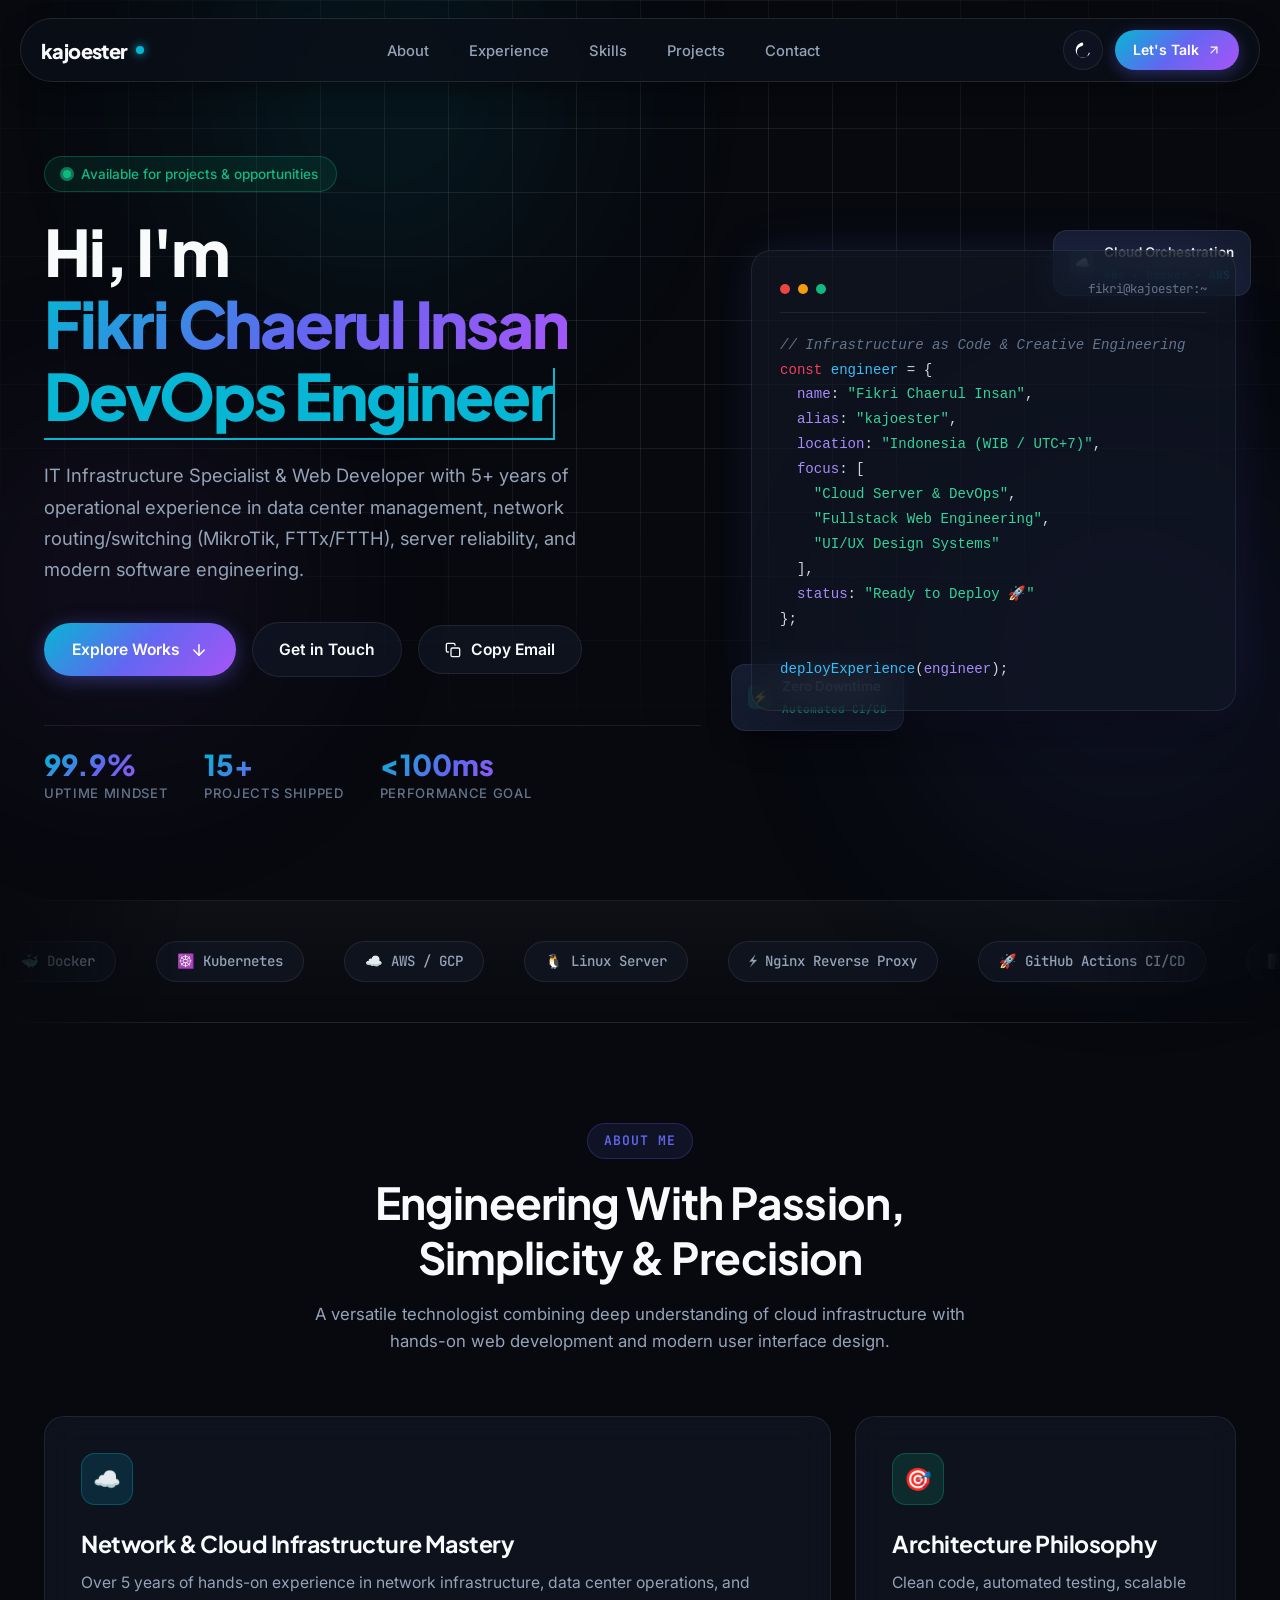
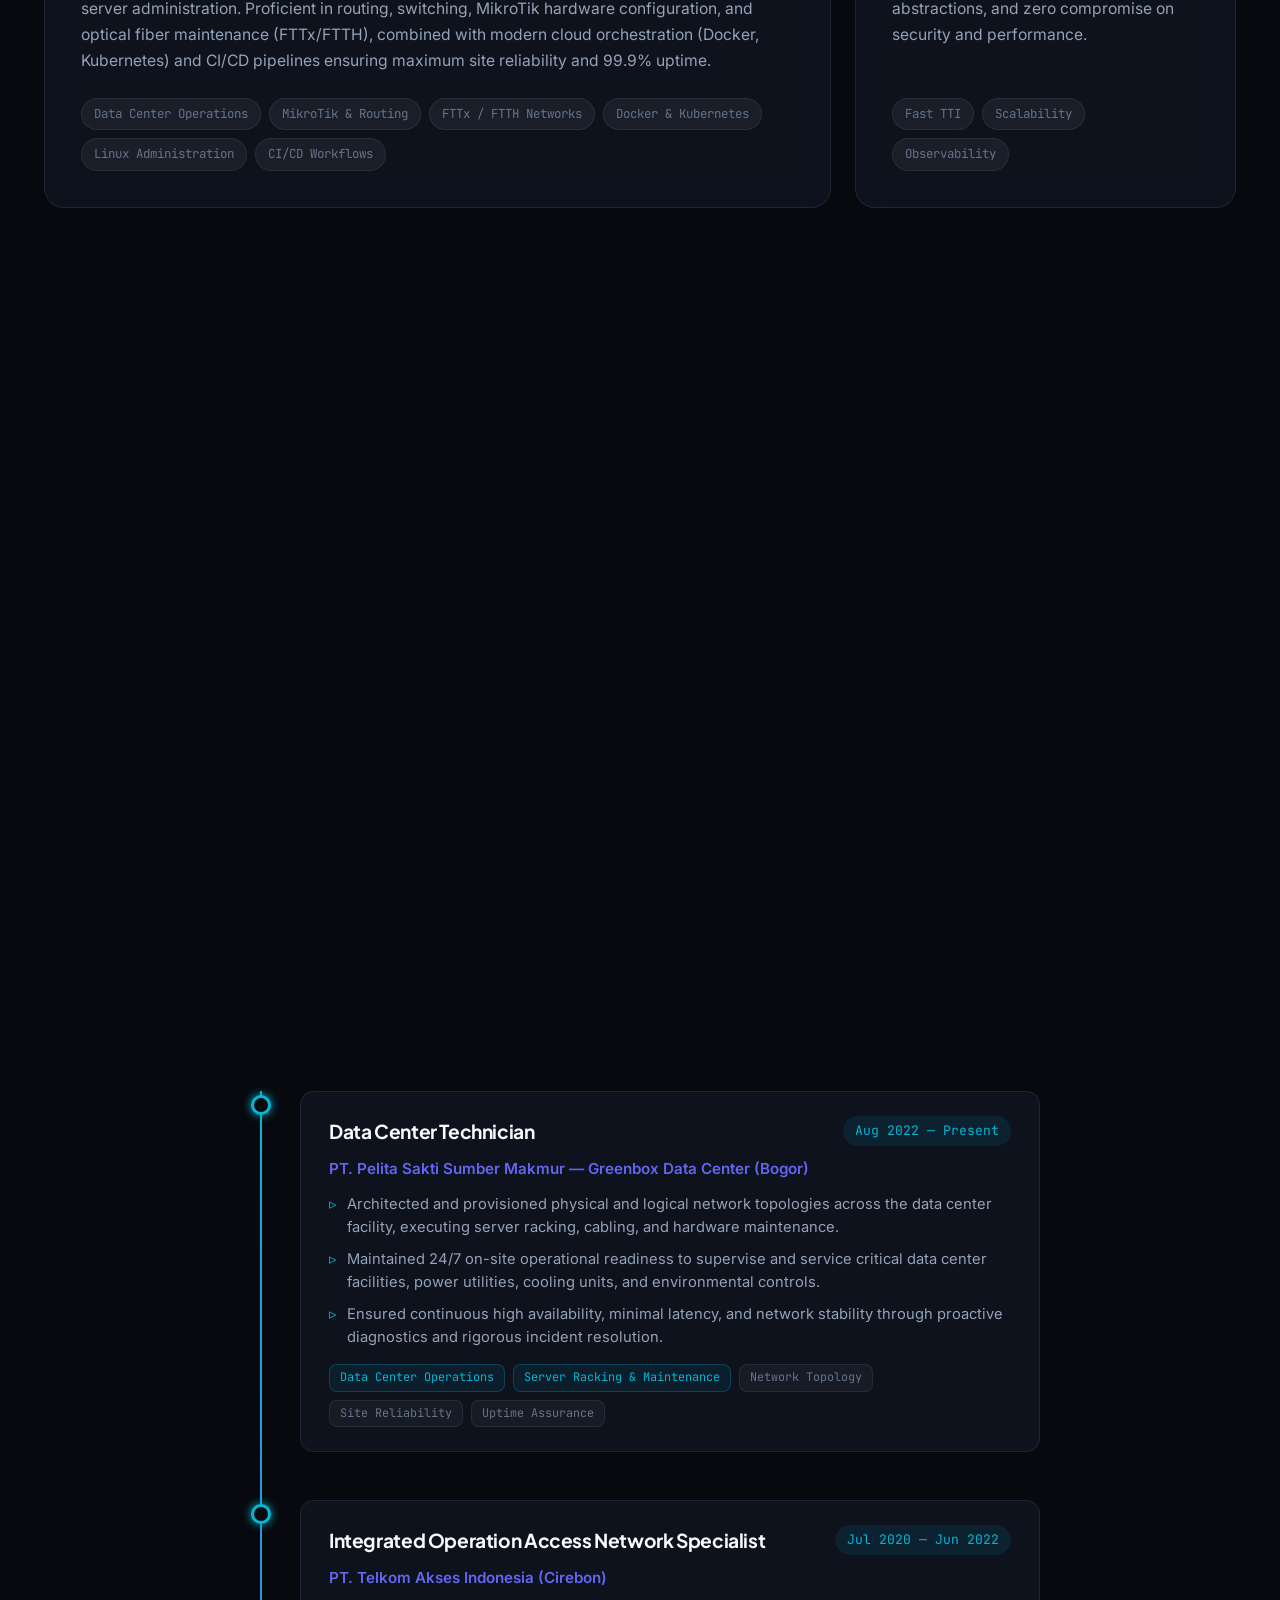
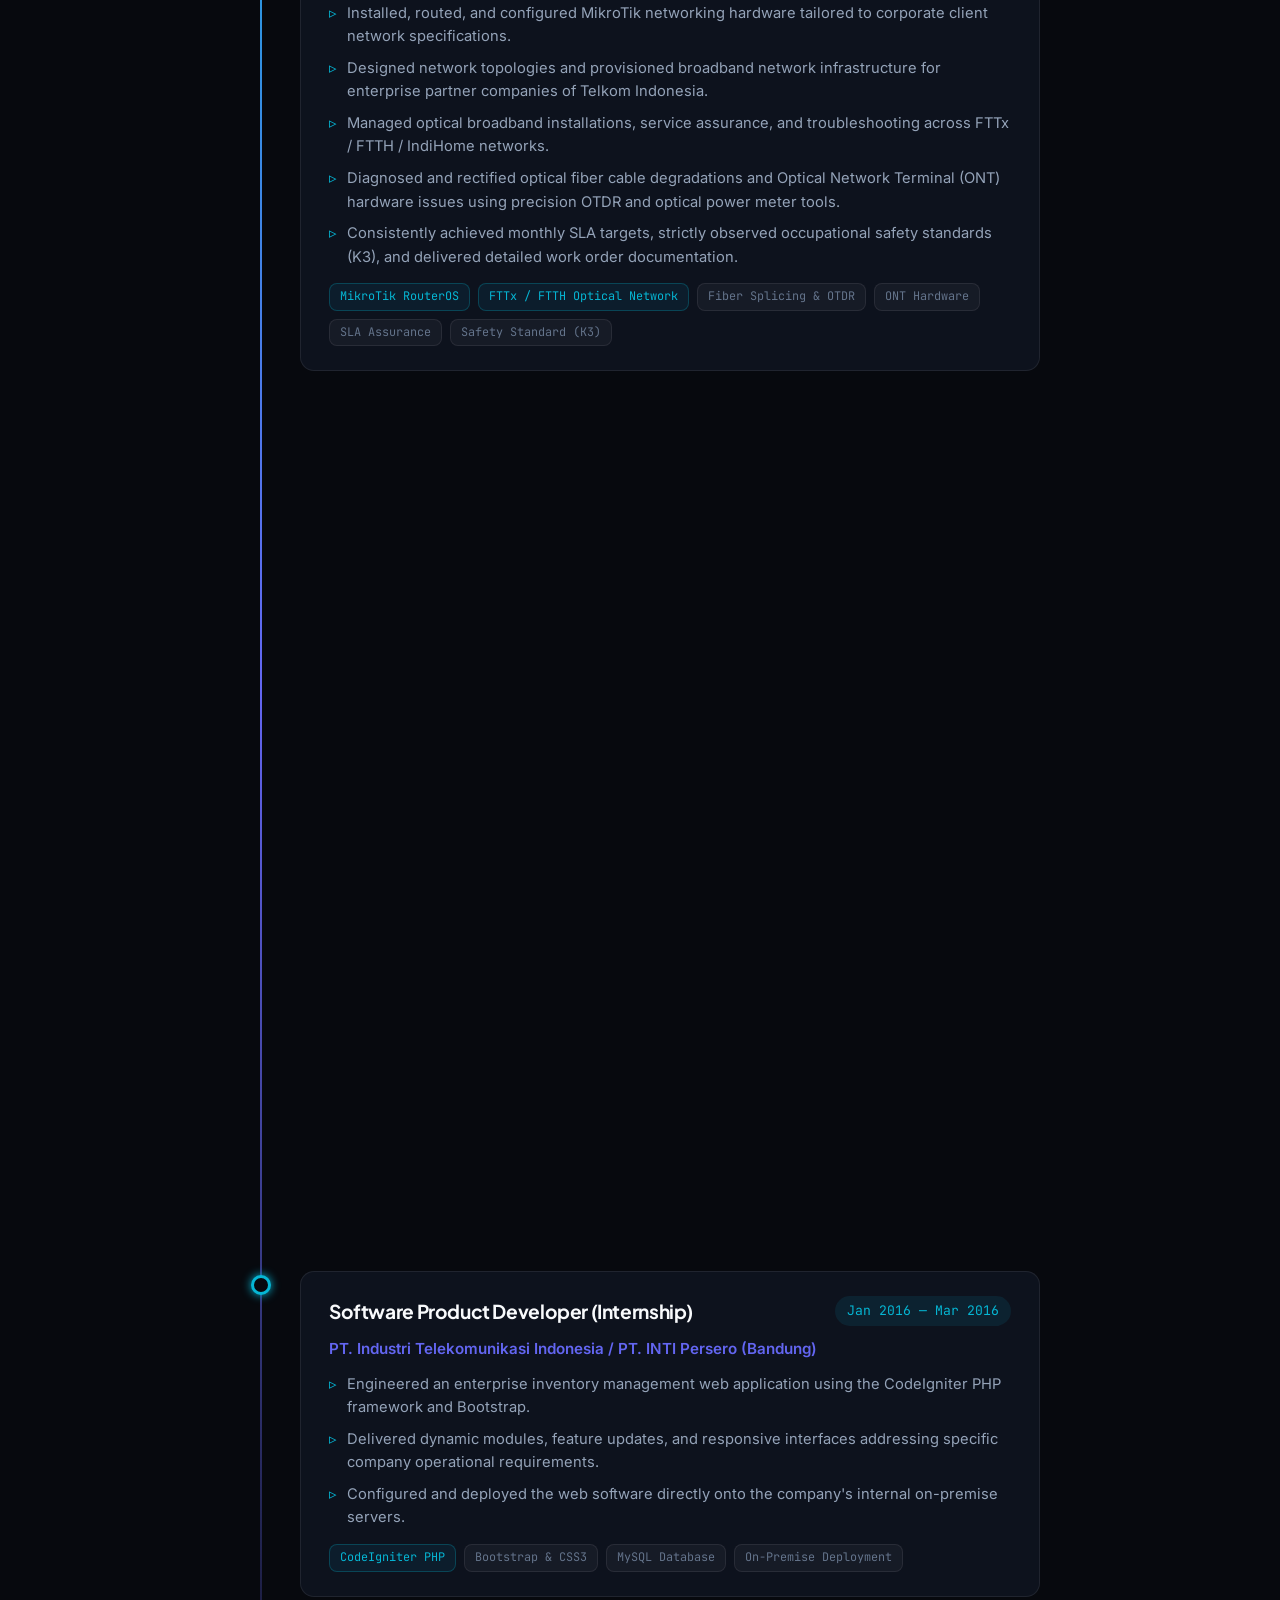
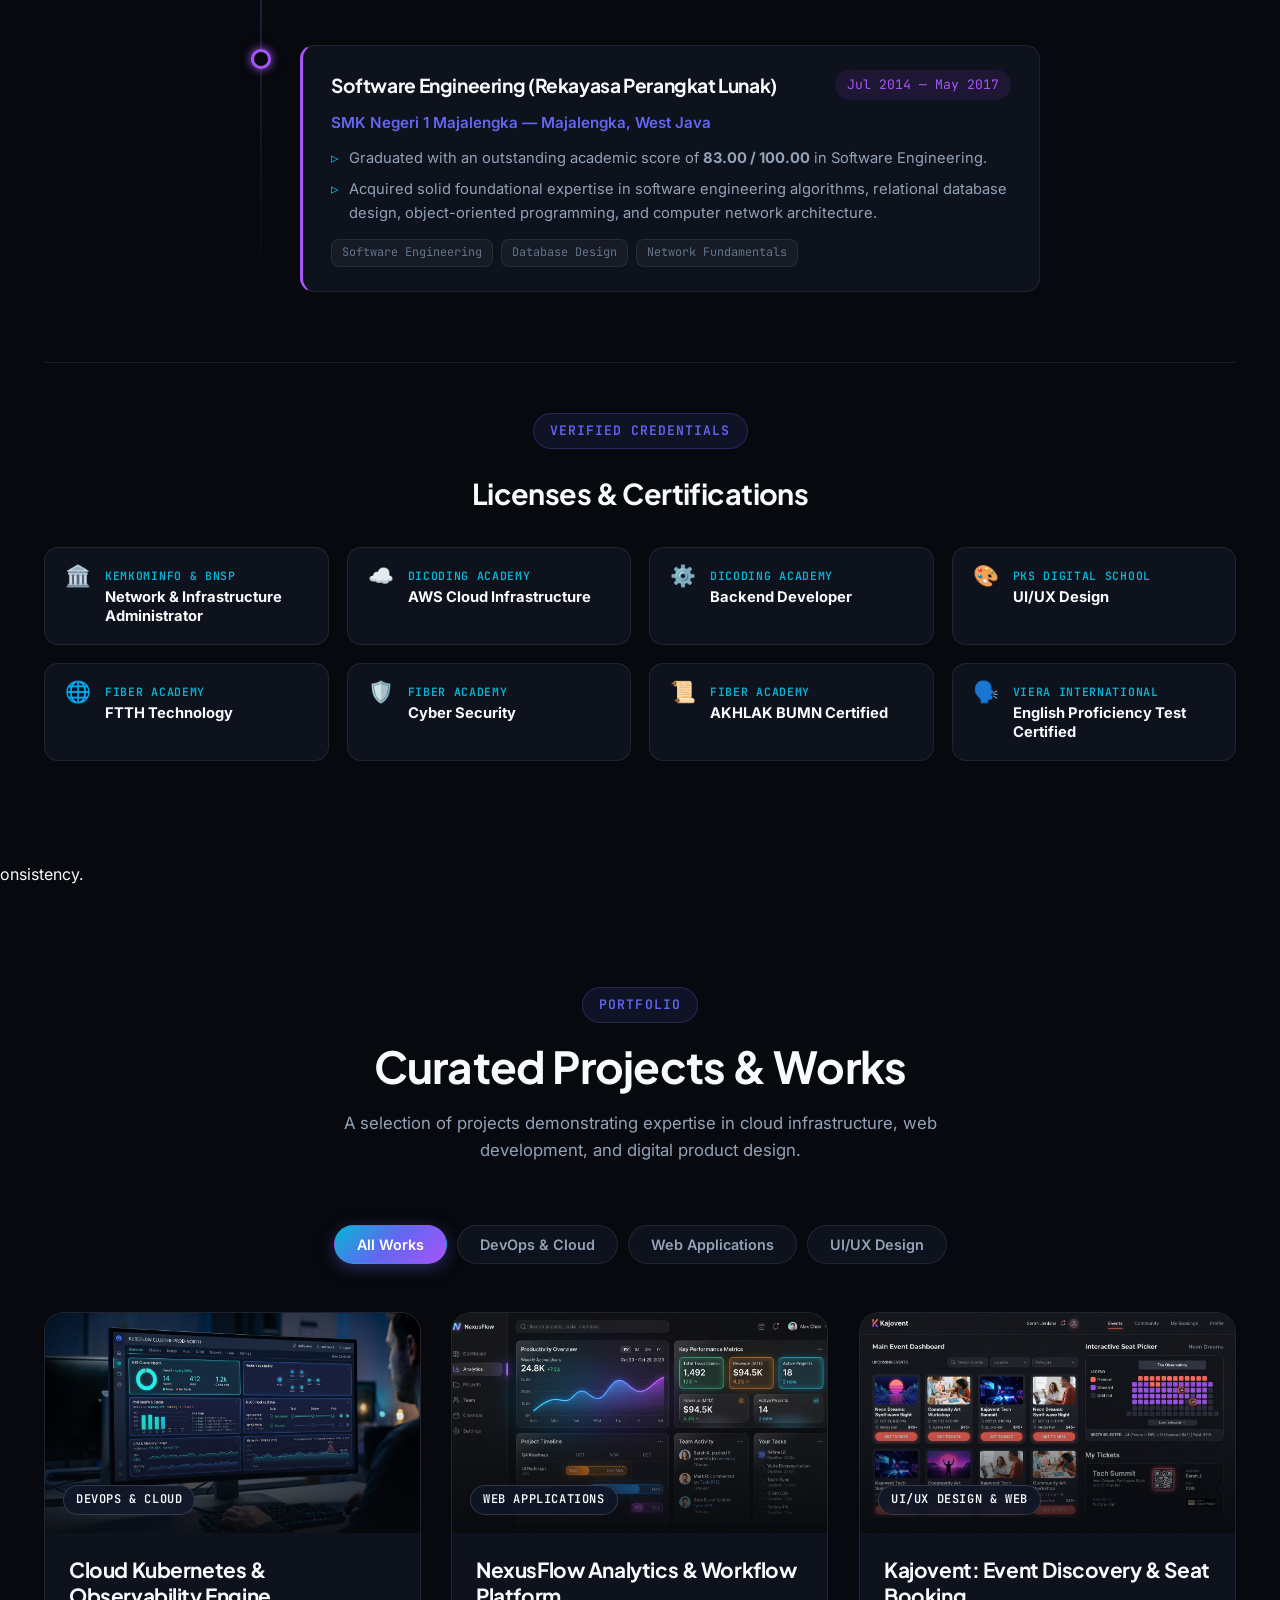
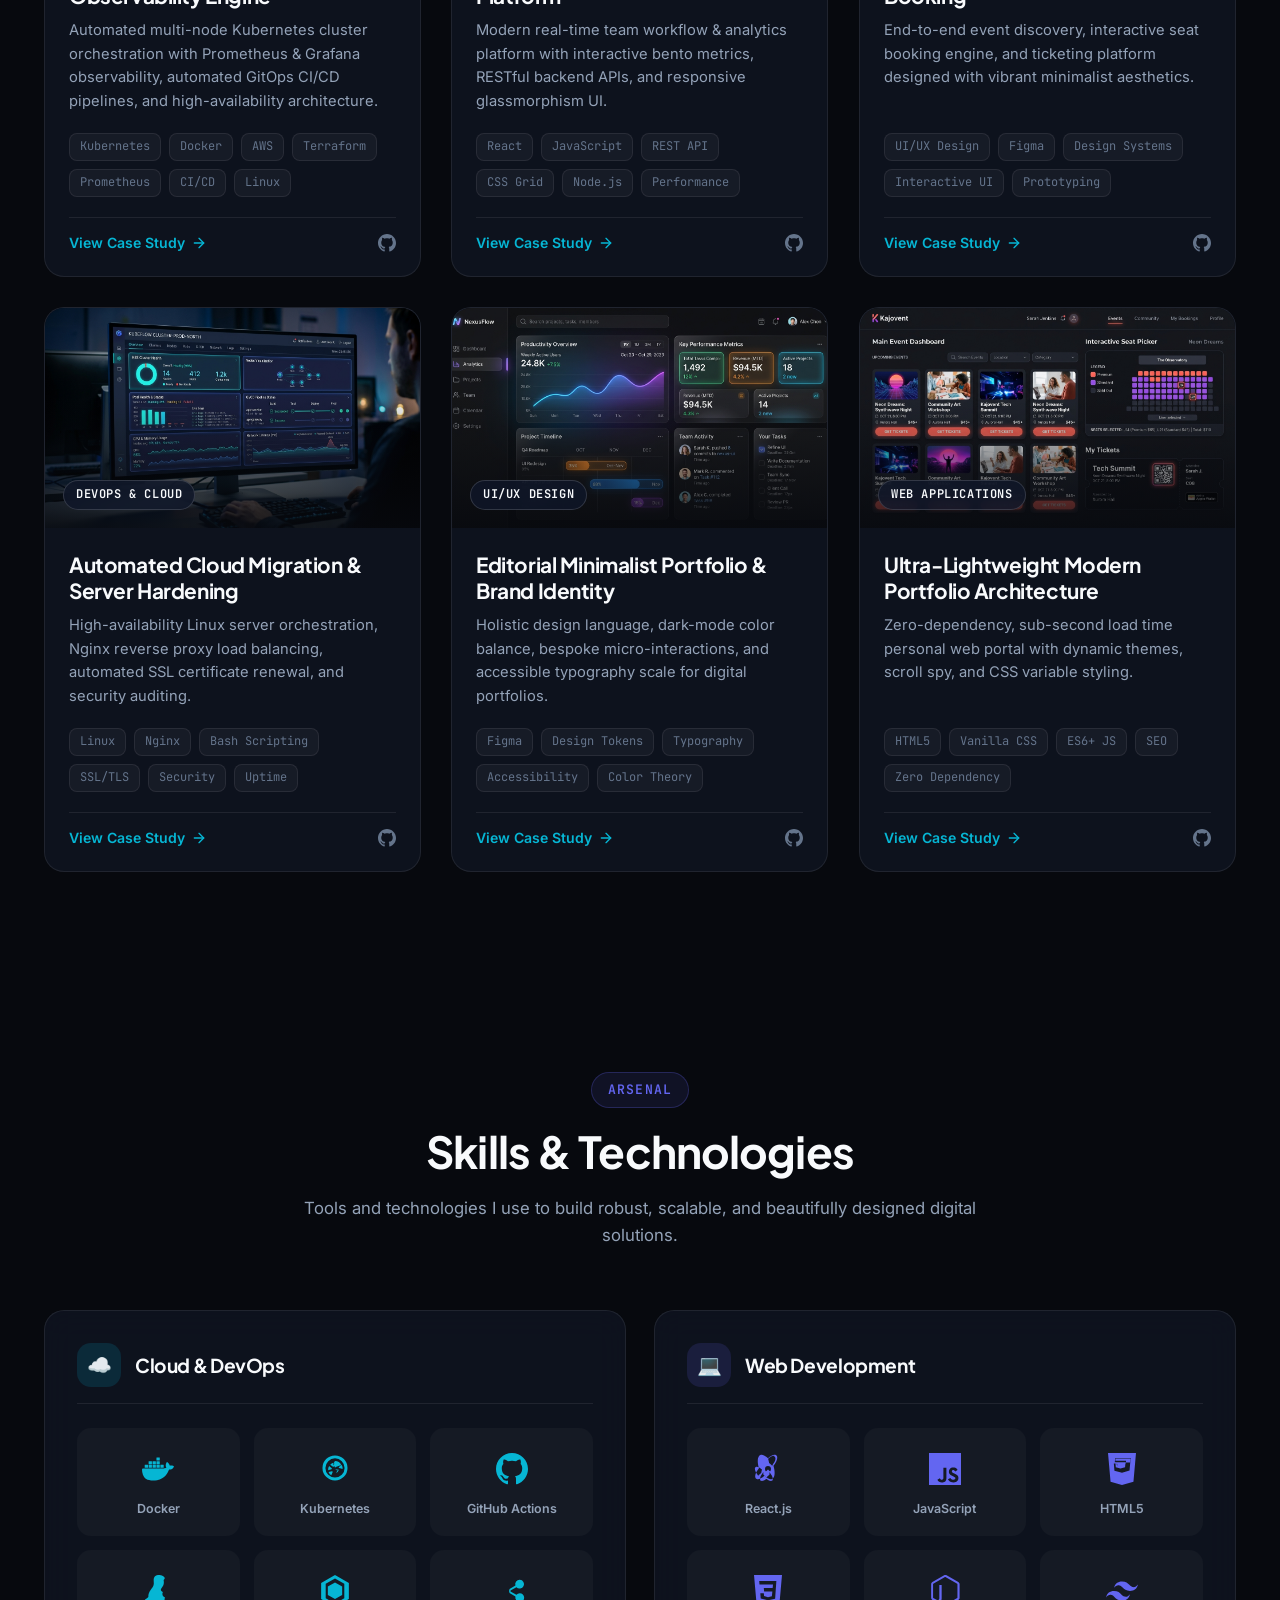
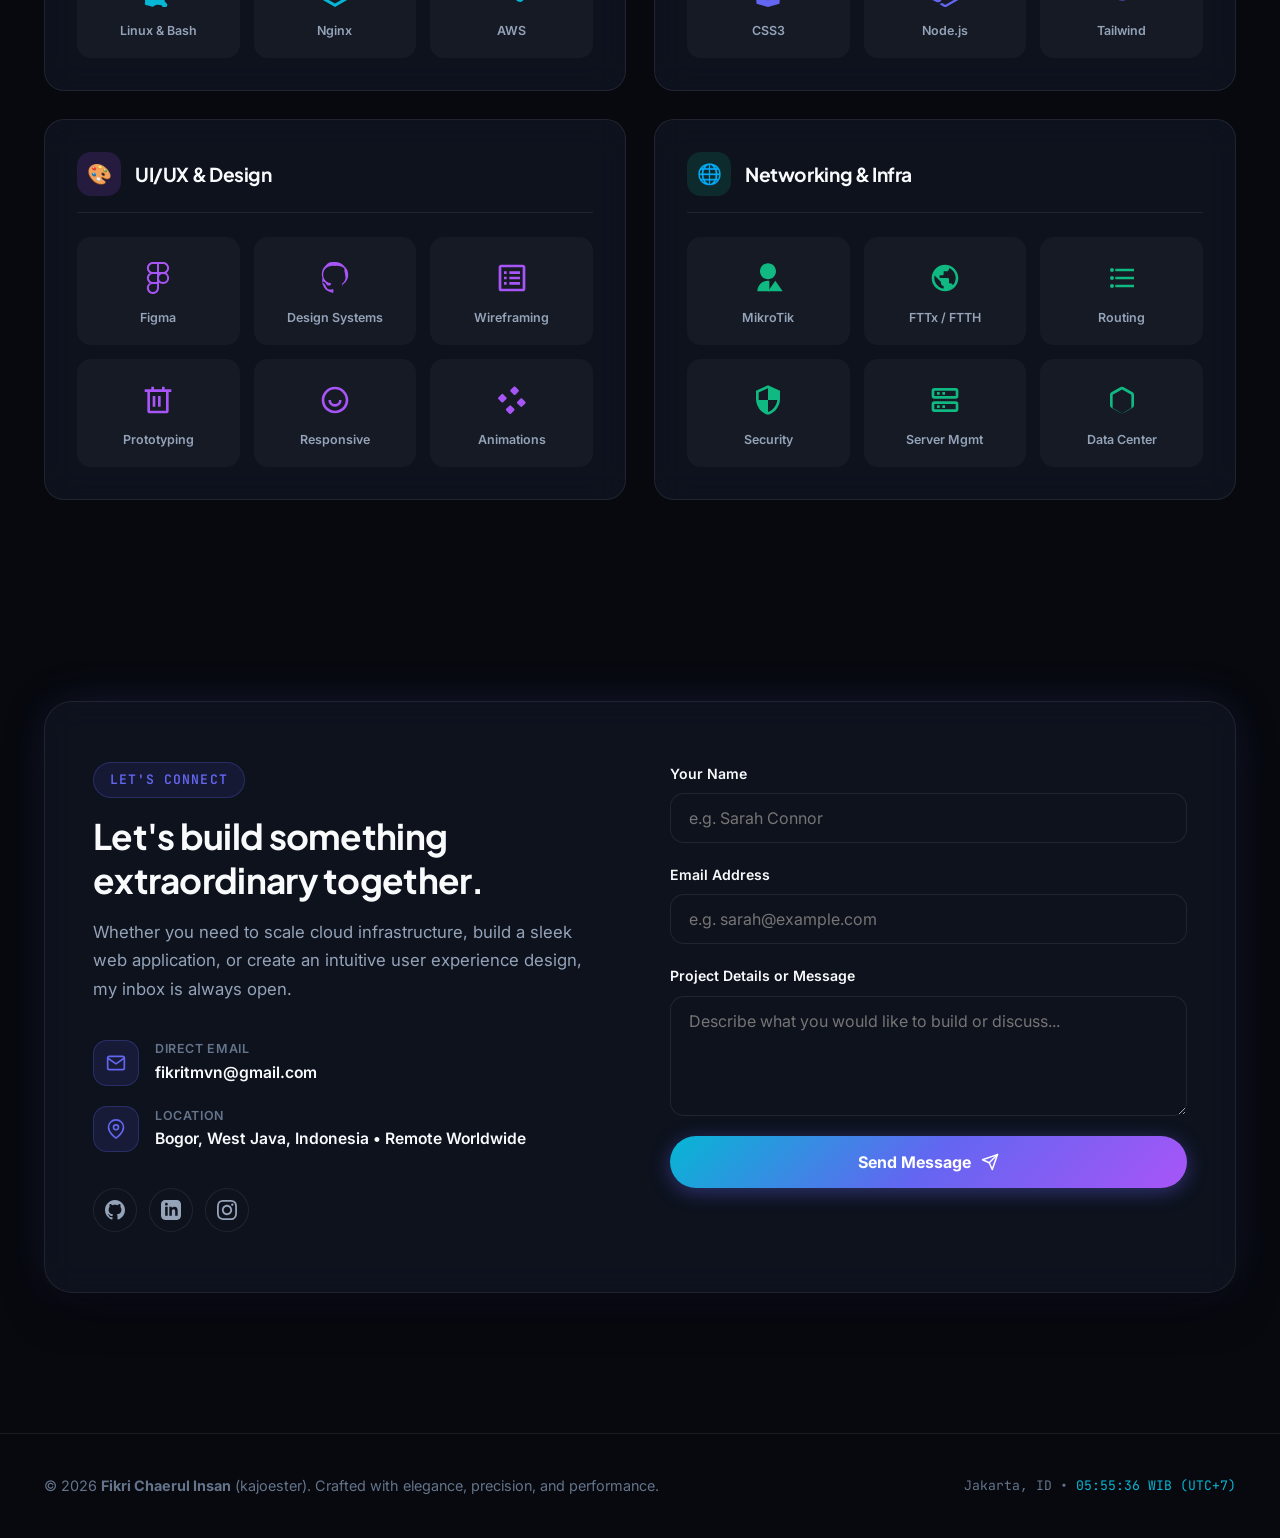
==== commit 677279eb: "no progres bar" ====
--- a/index.html
+++ b/index.html
@@ -620,41 +620,42 @@
               <div class="category-icon" style="background: rgba(6, 182, 212, 0.15); color: var(--accent-cyan);">☁️</div>
               <h3 class="category-title">Cloud & DevOps</h3>
             </div>
-            <div class="skill-items-list">
-              <div class="skill-item">
-                <div class="skill-info">
-                  <span class="skill-name">Docker & Containerization</span>
-                  <span class="skill-level">92%</span>
-                </div>
-                <div class="skill-progress-bar"><div class="skill-progress-fill" style="width: 92%;"></div></div>
-              </div>
-
-              <div class="skill-item">
-              <span class="pill-badge skill-kubernetes">Kubernetes 84%</span>
-              </div>
-
-              <div class="skill-item">
-                <div class="skill-info">
-                  <span class="skill-name">CI/CD & GitHub Actions</span>
-                  <span class="skill-level">90%</span>
-                </div>
-                <div class="skill-progress-bar"><div class="skill-progress-fill" style="width: 90%;"></div></div>
-              </div>
-
-              <div class="skill-item">
-                <div class="skill-info">
-                  <span class="skill-name">Linux Server & Bash</span>
-                  <span class="skill-level">95%</span>
-                </div>
-                <div class="skill-progress-bar"><div class="skill-progress-fill" style="width: 95%;"></div></div>
-              </div>
-
-              <div class="skill-item">
-                <div class="skill-info">
-                  <span class="skill-name">Nginx & Reverse Proxy</span>
-                  <span class="skill-level">88%</span>
-                </div>
-                <div class="skill-progress-bar"><div class="skill-progress-fill" style="width: 88%;"></div></div>
+            <div class="skill-icon-grid">
+              <div class="skill-icon-card" data-glow="cyan">
+                <div class="skill-icon-wrapper">
+                  <svg viewBox="0 0 24 24" fill="currentColor"><path d="M13.983 11.078h2.119a.186.186 0 00.186-.185V9.006a.186.186 0 00-.186-.186h-2.119a.185.185 0 00-.185.185v1.888c0 .102.083.185.185.185m-2.954-5.43h2.118a.186.186 0 00.186-.186V3.574a.186.186 0 00-.186-.185h-2.118a.185.185 0 00-.185.185v1.888c0 .102.082.185.185.186m0 2.716h2.118a.187.187 0 00.186-.186V6.29a.186.186 0 00-.186-.185h-2.118a.185.185 0 00-.185.185v1.887c0 .102.082.185.185.186m-2.93 0h2.12a.186.186 0 00.184-.186V6.29a.185.185 0 00-.185-.185H8.1a.185.185 0 00-.185.185v1.887c0 .102.083.185.185.186m-2.964 0h2.119a.186.186 0 00.185-.186V6.29a.186.186 0 00-.185-.185H5.136a.186.186 0 00-.186.185v1.887c0 .102.084.185.186.186m5.893 2.715h2.118a.186.186 0 00.186-.185V9.006a.186.186 0 00-.186-.186h-2.118a.185.185 0 00-.185.185v1.888c0 .102.082.185.185.185m-2.93 0h2.12a.185.185 0 00.184-.185V9.006a.185.185 0 00-.184-.186h-2.12a.185.185 0 00-.184.185v1.888c0 .102.083.185.185.185m-2.964 0h2.119a.185.185 0 00.185-.185V9.006a.186.186 0 00-.185-.186H5.136a.186.186 0 00-.186.186v1.887c0 .102.084.185.186.185m-2.92 0h2.12a.185.185 0 00.184-.185V9.006a.185.185 0 00-.184-.186h-2.12a.186.186 0 00-.186.186v1.887c0 .102.083.185.186.185M23.763 9.89c-.065-.051-.672-.51-1.954-.51-.338.001-.676.03-1.01.087-.248-1.7-1.653-2.53-1.716-2.566l-.344-.199-.226.327c-.284.438-.49.922-.612 1.43-.23.97-.09 1.882.403 2.661-.595.332-1.55.413-1.744.42H.751a.751.751 0 00-.75.748 11.687 11.687 0 00.692 4.062c.545 1.428 1.355 2.48 2.41 3.124 1.18.723 3.1 1.137 5.275 1.137.983.003 1.963-.086 2.93-.266a12.228 12.228 0 003.823-1.389c.98-.567 1.86-1.288 2.61-2.136 1.252-1.418 1.998-2.997 2.553-4.4h.221c1.372 0 2.215-.549 2.68-1.009.309-.293.55-.65.707-1.046l.098-.288z"/></svg>
+                </div>
+                <span class="skill-icon-label">Docker</span>
+              </div>
+              <div class="skill-icon-card" data-glow="cyan">
+                <div class="skill-icon-wrapper">
+                  <svg viewBox="0 0 24 24" fill="currentColor"><path d="M10.204 14.35l.007.01-.999 2.413a5.171 5.171 0 01-2.075-2.597l2.578-.437.004.005a.44.44 0 01.484.606zm-.833-2.129a.44.44 0 00.173-.756l.002-.011L7.585 9.7a5.143 5.143 0 00-.73 3.255l2.514-.725.002-.009zm1.145-1.98a.44.44 0 00.699-.337l.01-.005.15-2.62a5.144 5.144 0 00-3.01 1.442l2.147 1.523.004-.002zm.76 2.75l.002.006.002-.006h-.003zm3.07.462a.44.44 0 00-.484-.607l-.005-.01-.999 2.413a5.171 5.171 0 002.075-2.597l-2.578-.437-.009.005-.002.008.002.225zm.833-2.129a.44.44 0 01-.173-.756l-.002-.011 1.961-1.754a5.143 5.143 0 01.73 3.255l-2.514-.725-.002-.009zm-1.145-1.98a.44.44 0 01-.699-.337l-.01-.005-.15-2.62a5.145 5.145 0 013.01 1.442l-2.147 1.523-.004-.002zM12 6.042a5.149 5.149 0 014.686 3.034L12.57 10.59a.44.44 0 01-.466.197h-.003l-.002.003a.44.44 0 01-.312-.353l-.005.003L10.7 8.327A5.147 5.147 0 0112 6.042zm0-2.042a7.19 7.19 0 100 14.381A7.19 7.19 0 0012 4zm0 16.584a9.394 9.394 0 110-18.788 9.394 9.394 0 010 18.788z"/></svg>
+                </div>
+                <span class="skill-icon-label">Kubernetes</span>
+              </div>
+              <div class="skill-icon-card" data-glow="cyan">
+                <div class="skill-icon-wrapper">
+                  <svg viewBox="0 0 24 24" fill="currentColor"><path d="M12 0C5.374 0 0 5.373 0 12c0 5.302 3.438 9.8 8.207 11.387.599.111.793-.261.793-.577v-2.234c-3.338.726-4.033-1.416-4.033-1.416-.546-1.387-1.333-1.756-1.333-1.756-1.089-.745.083-.729.083-.729 1.205.084 1.839 1.237 1.839 1.237 1.07 1.834 2.807 1.304 3.492.997.107-.775.418-1.305.762-1.604-2.665-.305-5.467-1.334-5.467-5.931 0-1.311.469-2.381 1.236-3.221-.124-.303-.535-1.524.117-3.176 0 0 1.008-.322 3.301 1.23A11.509 11.509 0 0112 5.803c1.02.005 2.047.138 3.006.404 2.291-1.552 3.297-1.23 3.297-1.23.653 1.653.242 2.874.118 3.176.77.84 1.235 1.911 1.235 3.221 0 4.609-2.807 5.624-5.479 5.921.43.372.823 1.102.823 2.222v3.293c0 .319.192.694.801.576C20.566 21.797 24 17.3 24 12c0-6.627-5.373-12-12-12z"/></svg>
+                </div>
+                <span class="skill-icon-label">GitHub Actions</span>
+              </div>
+              <div class="skill-icon-card" data-glow="cyan">
+                <div class="skill-icon-wrapper">
+                  <svg viewBox="0 0 24 24" fill="currentColor"><path d="M12.504 0c-.155 0-.315.008-.48.021-4.226.333-3.105 4.807-3.17 6.298-.076 1.092-.3 1.953-1.05 3.02-.885 1.051-2.127 2.75-2.716 4.521-.278.832-.41 1.684-.287 2.489a.424.424 0 00-.11.135c-.26.268-.45.6-.663.839-.199.199-.485.267-.797.4-.313.136-.658.269-.864.68-.09.189-.136.394-.132.602 0 .199.027.4.055.536.058.399.116.728.04.97-.249.68-.28 1.145-.106 1.484.174.334.535.47.94.601.81.2 1.91.135 2.774.6.926.466 1.866.67 2.616.47.526-.116.97-.464 1.208-.946.587-.003 1.23-.269 2.26-.334.699-.058 1.574.267 2.577.2.025.134.063.198.114.333l.003.003c.391.778 1.113 1.368 1.884 1.43.868.074 1.32-.265 1.696-.588.199-.165.378-.354.49-.574.112-.218.172-.46.193-.724.021-.362-.107-.665-.36-.98-.249-.31-.59-.608-.881-.923-.291-.315-.564-.652-.723-1.04-.157-.391-.177-.855-.053-1.403.091-.393.137-.73.144-.98.055-.248-.016-.373-.15-.553-.134-.18-.338-.218-.545-.315s-.434-.261-.623-.527c-.188-.262-.328-.624-.434-1.135-.056-.456-.038-.903.109-1.308.07-.196.167-.356.174-.413.01-.06-.02-.103-.126-.193-.115-.103-.296-.214-.484-.342-.376-.257-.79-.564-.862-.999a1.77 1.77 0 01-.01-.28c.005-.12.021-.24.048-.357.072-.302.203-.574.399-.866.397-.593.85-1.116 1.19-1.774a5.52 5.52 0 00.476-1.355c.177-.858.166-1.87-.054-3.033C18.612 1.935 15.46 0 12.504 0z"/></svg>
+                </div>
+                <span class="skill-icon-label">Linux & Bash</span>
+              </div>
+              <div class="skill-icon-card" data-glow="cyan">
+                <div class="skill-icon-wrapper">
+                  <svg viewBox="0 0 24 24" fill="currentColor"><path d="M12 0L1.605 6v12L12 24l10.395-6V6L12 0zm6.969 17.396l-6.968 4.026-6.969-4.026V6.604l6.969-4.026 6.968 4.026v10.792z"/><path d="M12 5.558L6.63 8.68v6.247L12 18.048l5.37-3.12V8.68L12 5.558z"/></svg>
+                </div>
+                <span class="skill-icon-label">Nginx</span>
+              </div>
+              <div class="skill-icon-card" data-glow="cyan">
+                <div class="skill-icon-wrapper">
+                  <svg viewBox="0 0 24 24" fill="currentColor"><path d="M17.813 20.091a3.313 3.313 0 01-3.252-3.98l-4.403-2.588a3.312 3.312 0 010-3.046l4.403-2.588a3.313 3.313 0 11.722 1.228l-4.403 2.588a3.336 3.336 0 010 .59l4.403 2.588a3.313 3.313 0 012.53-1.182 3.313 3.313 0 110 6.626v-.236z"/></svg>
+                </div>
+                <span class="skill-icon-label">AWS</span>
               </div>
             </div>
           </div>
@@ -665,41 +666,42 @@
               <div class="category-icon" style="background: rgba(99, 102, 241, 0.15); color: var(--accent-indigo);">💻</div>
               <h3 class="category-title">Web Development</h3>
             </div>
-            <div class="skill-items-list">
-              <div class="skill-item">
-                <div class="skill-info">
-                  <span class="skill-name">React.js & Components</span>
-                  <span class="skill-level">88%</span>
-                </div>
-                <div class="skill-progress-bar"><div class="skill-progress-fill" style="width: 88%;"></div></div>
-              </div>
-
-              <div class="skill-item">
-              <span class="pill-badge skill-js">JavaScript (ES6+) 92%</span>
-              </div>
-
-              <div class="skill-item">
-                <div class="skill-info">
-                  <span class="skill-name">HTML5 & Semantic SEO</span>
-                  <span class="skill-level">96%</span>
-                </div>
-                <div class="skill-progress-bar"><div class="skill-progress-fill" style="width: 96%;"></div></div>
-              </div>
-
-              <div class="skill-item">
-                <div class="skill-info">
-                  <span class="skill-name">Modern CSS & Glassmorphism</span>
-                  <span class="skill-level">94%</span>
-                </div>
-                <div class="skill-progress-bar"><div class="skill-progress-fill" style="width: 94%;"></div></div>
-              </div>
-
-              <div class="skill-item">
-                <div class="skill-info">
-                  <span class="skill-name">RESTful APIs & Node.js</span>
-                  <span class="skill-level">85%</span>
-                </div>
-                <div class="skill-progress-bar"><div class="skill-progress-fill" style="width: 85%;"></div></div>
+            <div class="skill-icon-grid">
+              <div class="skill-icon-card" data-glow="indigo">
+                <div class="skill-icon-wrapper">
+                  <svg viewBox="0 0 24 24" fill="currentColor"><path d="M14.23 12.004a2.236 2.236 0 01-2.235 2.236 2.236 2.236 0 01-2.236-2.236 2.236 2.236 0 012.235-2.236 2.236 2.236 0 012.236 2.236zm2.648-10.69c-1.346 0-3.107.96-4.888 2.622-1.78-1.653-3.542-2.602-4.887-2.602-.31 0-.592.06-.835.188C4.956 2.178 4.318 3.688 4.318 6c0 1.56.315 3.408.89 5.404a20.57 20.57 0 00-2.007 3.102c-.553 1.152-.84 2.162-.84 2.966 0 1.12.553 1.912 1.456 2.17.193.056.4.084.611.084 1.346 0 3.107-.96 4.888-2.622 1.78 1.653 3.542 2.602 4.887 2.602.31 0 .592-.06.835-.188 1.313-.656 1.951-2.166 1.951-4.478 0-1.56-.315-3.408-.89-5.404a20.568 20.568 0 002.007-3.102c.553-1.152.84-2.162.84-2.966 0-1.12-.553-1.912-1.456-2.17a2.174 2.174 0 00-.611-.084zm-.08 1.56c.525.15.785.6.785 1.444 0 .625-.245 1.48-.738 2.502a18.818 18.818 0 00-1.703 2.68 39.598 39.598 0 00-2.324-2.056 39.598 39.598 0 00-.72-3.104c1.567-1.437 3.037-2.21 4.17-2.21.18 0 .354.026.53.073v-.329zM12 15.55a39.6 39.6 0 001.57-1.544A39.6 39.6 0 0012 12.462a39.6 39.6 0 00-1.57 1.544A39.6 39.6 0 0012 15.55zm-4.358-3.652a39.598 39.598 0 00-.72 3.104 39.598 39.598 0 00-2.324 2.056 18.818 18.818 0 00-1.703-2.68c-.493-1.022-.738-1.877-.738-2.502 0-.844.26-1.294.785-1.444.176-.047.35-.073.53-.073 1.133 0 2.603.773 4.17 2.21v-.671zm.84 4.206a39.66 39.66 0 002.324 2.056c.234.2.474.397.72.59-1.567 1.437-3.037 2.21-4.17 2.21-.18 0-.354-.026-.53-.073-.525-.15-.785-.6-.785-1.444 0-.625.245-1.48.738-2.502a18.778 18.778 0 001.703-2.68v1.843zm2.324 2.056a39.66 39.66 0 002.324-2.056v-1.843a18.778 18.778 0 001.703 2.68c.493 1.022.738 1.877.738 2.502 0 .844-.26 1.294-.785 1.444-.176.047-.35.073-.53.073-1.133 0-2.603-.773-4.17-2.21.246-.193.486-.39.72-.59z"/></svg>
+                </div>
+                <span class="skill-icon-label">React.js</span>
+              </div>
+              <div class="skill-icon-card" data-glow="indigo">
+                <div class="skill-icon-wrapper">
+                  <svg viewBox="0 0 24 24" fill="currentColor"><path d="M0 0h24v24H0V0zm22.034 18.276c-.175-1.095-.888-2.015-3.003-2.873-.736-.345-1.554-.585-1.797-1.14-.091-.33-.105-.51-.046-.705.15-.646.915-.84 1.515-.66.39.12.75.42.976.9 1.034-.676 1.034-.676 1.755-1.125-.27-.42-.405-.6-.586-.78-.63-.705-1.469-1.065-2.834-1.034l-.705.089c-.676.165-1.32.525-1.71 1.005-1.14 1.291-.811 3.541.569 4.471 1.365 1.02 3.361 1.244 3.616 2.205.24 1.17-.87 1.545-1.966 1.41-.811-.18-1.26-.586-1.755-1.336l-1.83 1.051c.21.48.45.689.81 1.109 1.74 1.756 6.09 1.666 6.871-1.004.029-.09.24-.705.074-1.65l.046.067zm-8.983-7.245h-2.248c0 1.938-.009 3.864-.009 5.805 0 1.232.063 2.363-.138 2.711-.33.689-1.18.601-1.566.48-.396-.196-.597-.466-.83-.855-.063-.105-.11-.196-.127-.196l-1.825 1.125c.305.63.75 1.172 1.324 1.517.855.51 2.004.675 3.207.405.783-.226 1.458-.691 1.811-1.411.51-.93.402-2.07.397-3.346.012-2.054 0-4.109 0-6.179l.004-.056z"/></svg>
+                </div>
+                <span class="skill-icon-label">JavaScript</span>
+              </div>
+              <div class="skill-icon-card" data-glow="indigo">
+                <div class="skill-icon-wrapper">
+                  <svg viewBox="0 0 24 24" fill="currentColor"><path d="M1.5 0h21l-1.91 21.563L11.977 24l-8.564-2.438L1.5 0zm7.031 9.75l-.232-2.718 10.059.003.071-.777.091-.964.148-1.604-11.77-.001-.022.237-.17 1.826-.116 1.265h8.035l-.322 3.627-3.487.932-.009-.001-3.455-.938-.243-2.67H5.879l.448 5.252 5.663 1.572.021-.006 5.641-1.578.791-9.136H7.125l-.094 1.676h8.038l-.183 2.084-3.86 1.04-3.853-1.04.119-1.382z"/></svg>
+                </div>
+                <span class="skill-icon-label">HTML5</span>
+              </div>
+              <div class="skill-icon-card" data-glow="indigo">
+                <div class="skill-icon-wrapper">
+                  <svg viewBox="0 0 24 24" fill="currentColor"><path d="M1.5 0h21l-1.91 21.563L11.977 24l-8.565-2.438L1.5 0zm17.09 4.413L5.41 4.41l.213 2.622 10.125.002-.255 2.716h-6.64l.24 2.573h6.182l-.366 3.523-2.91.804-2.956-.81-.188-2.11h-2.61l.29 3.855L12 19.002l5.355-1.12.905-13.469z"/></svg>
+                </div>
+                <span class="skill-icon-label">CSS3</span>
+              </div>
+              <div class="skill-icon-card" data-glow="indigo">
+                <div class="skill-icon-wrapper">
+                  <svg viewBox="0 0 24 24" fill="currentColor"><path d="M11.998 24c-.321 0-.641-.084-.922-.247L8.14 22.016c-.438-.245-.224-.332-.08-.383.67-.233.805-.286 1.519-.691.075-.042.173-.026.249.015l2.256 1.339a.325.325 0 00.302 0l8.795-5.076a.307.307 0 00.149-.261V6.883a.312.312 0 00-.151-.266L12.296 1.54a.302.302 0 00-.3 0L3.205 6.618a.31.31 0 00-.153.264v10.074c0 .107.058.209.152.262l2.414 1.393c1.311.655 2.112-.117 2.112-.893V7.755c0-.155.124-.28.28-.28h1.22c.154 0 .279.125.279.28v9.963c0 1.75-.953 2.754-2.613 2.754-.51 0-.912 0-2.033-.552L2.55 18.682A1.85 1.85 0 011.6 17.079V6.883c0-.68.363-1.314.953-1.656L11.348.151a1.924 1.924 0 011.852 0l8.794 5.076c.59.342.953.976.953 1.656v10.196c0 .68-.363 1.313-.953 1.655l-8.794 5.076a1.856 1.856 0 01-.922.247z"/></svg>
+                </div>
+                <span class="skill-icon-label">Node.js</span>
+              </div>
+              <div class="skill-icon-card" data-glow="indigo">
+                <div class="skill-icon-wrapper">
+                  <svg viewBox="0 0 24 24" fill="currentColor"><path d="M12.001 4.8c-3.2 0-5.2 1.6-6 4.8 1.2-1.6 2.6-2.2 4.2-1.8.913.228 1.565.89 2.288 1.624C13.666 10.618 15.027 12 18.001 12c3.2 0 5.2-1.6 6-4.8-1.2 1.6-2.6 2.2-4.2 1.8-.913-.228-1.565-.89-2.288-1.624C16.337 6.182 14.976 4.8 12.001 4.8zm-6 7.2c-3.2 0-5.2 1.6-6 4.8 1.2-1.6 2.6-2.2 4.2-1.8.913.228 1.565.89 2.288 1.624 1.177 1.194 2.538 2.576 5.512 2.576 3.2 0 5.2-1.6 6-4.8-1.2 1.6-2.6 2.2-4.2 1.8-.913-.228-1.565-.89-2.288-1.624C10.337 13.382 8.976 12 6.001 12z"/></svg>
+                </div>
+                <span class="skill-icon-label">Tailwind</span>
               </div>
             </div>
           </div>
@@ -710,37 +712,88 @@
               <div class="category-icon" style="background: rgba(168, 85, 247, 0.15); color: var(--accent-purple);">🎨</div>
               <h3 class="category-title">UI/UX & Design</h3>
             </div>
-            <div class="skill-items-list">
-              <div class="skill-item">
-              <span class="pill-badge skill-figma">Figma UI Prototyping 90%</span>
-              </div>
-
-              <div class="skill-item">
-                <div class="skill-info">
-                  <span class="skill-name">Design Systems & Tokens</span>
-                  <span class="skill-level">87%</span>
-                </div>
-                <div class="skill-progress-bar"><div class="skill-progress-fill" style="width: 87%;"></div></div>
-              </div>
-
-              <div class="skill-item">
-                <div class="skill-info">
-                  <span class="skill-name">Responsive & Mobile First</span>
-                  <span class="skill-level">95%</span>
-                </div>
-                <div class="skill-progress-bar"><div class="skill-progress-fill" style="width: 95%;"></div></div>
-              </div>
-
-              <div class="skill-item">
-                <div class="skill-info">
-                  <span class="skill-name">Wireframing & Flowcharts</span>
-                  <span class="skill-level">89%</span>
-                </div>
-                <div class="skill-progress-bar"><div class="skill-progress-fill" style="width: 89%;"></div></div>
-              </div>
-
-              <div class="skill-item">
-              <span class="pill-badge skill-micro">Micro-interactions 86%</span>
+            <div class="skill-icon-grid">
+              <div class="skill-icon-card" data-glow="purple">
+                <div class="skill-icon-wrapper">
+                  <svg viewBox="0 0 24 24" fill="currentColor"><path d="M15.852 8.981h-4.588V0h4.588c2.476 0 4.49 2.014 4.49 4.49s-2.014 4.491-4.49 4.491zM12.735 7.51h3.117c1.665 0 3.019-1.355 3.019-3.019s-1.355-3.019-3.019-3.019h-3.117V7.51zm0 1.471H8.148c-2.476 0-4.49-2.014-4.49-4.49S5.672 0 8.148 0h4.588v8.981zm-4.587-7.51c-1.665 0-3.019 1.355-3.019 3.019s1.354 3.02 3.019 3.02h3.117V1.471H8.148zm4.587 15.019H8.148c-2.476 0-4.49-2.014-4.49-4.49s2.014-4.49 4.49-4.49h4.588v8.98zM8.148 8.981c-1.665 0-3.019 1.355-3.019 3.019s1.355 3.019 3.019 3.019h3.117V8.981H8.148zM8.172 24c-2.489 0-4.515-2.014-4.515-4.49s2.014-4.49 4.49-4.49h4.588v4.441c0 2.503-2.047 4.539-4.563 4.539zm-.024-7.51a3.023 3.023 0 00-3.019 3.019c0 1.665 1.365 3.019 3.044 3.019 1.705 0 3.093-1.376 3.093-3.068v-2.97H8.148zm7.704 0h-.098c-2.476 0-4.49-2.014-4.49-4.49s2.014-4.49 4.49-4.49h.098c2.476 0 4.49 2.014 4.49 4.49s-2.014 4.49-4.49 4.49zm-.098-7.509a3.023 3.023 0 00-3.019 3.019 3.023 3.023 0 003.019 3.019h.098a3.023 3.023 0 003.019-3.019 3.023 3.023 0 00-3.019-3.019h-.098z"/></svg>
+                </div>
+                <span class="skill-icon-label">Figma</span>
+              </div>
+              <div class="skill-icon-card" data-glow="purple">
+                <div class="skill-icon-wrapper">
+                  <svg viewBox="0 0 24 24" fill="currentColor"><path d="M19.04 4.958a6.265 6.265 0 00-1.98-1.363 6.09 6.09 0 00-2.395-.622A6.112 6.112 0 0012 3.025a6.113 6.113 0 00-2.665-.052 6.093 6.093 0 00-2.396.622A6.265 6.265 0 004.96 4.958a6.438 6.438 0 00-1.338 2.07A6.46 6.46 0 003.13 9.5c0 .84.165 1.664.492 2.472a6.434 6.434 0 001.338 2.07 6.262 6.262 0 001.98 1.363c.803.34 1.588.53 2.395.622-.387.47-.672 1.008-.852 1.614H7.18a1.98 1.98 0 01-1.176-.435 3.627 3.627 0 01-.872-1.022 3.456 3.456 0 00-.742-.96c-.276-.21-.582-.35-.876-.386l-.355-.049c-.248 0-.424.028-.527.083-.103.056-.132.13-.088.224.044.095.113.19.206.286.093.097.2.182.318.251l.17.1c.359.166.714.48 1.065.942.351.463.614.885.79 1.266l.248.578c.203.608.55 1.093 1.04 1.455.49.363 1.022.57 1.596.622.575.053 1.108.048 1.6-.014.493-.062.885-.148 1.177-.257l.015-.019v2.431c0 .12-.029.216-.086.284-.057.069-.152.103-.285.103-.07 0-.142-.024-.223-.072A8.888 8.888 0 012.612 12.1a8.755 8.755 0 01-.52-2.97c0-1.322.262-2.575.785-3.76A9.75 9.75 0 015.039 2.6a9.516 9.516 0 012.718-2.146A9.365 9.365 0 0112 .013c1.512 0 2.913.313 4.243.94a9.52 9.52 0 012.718 2.146 9.748 9.748 0 012.162 2.77 9.16 9.16 0 01.785 3.76 8.754 8.754 0 01-.52 2.97 8.89 8.89 0 01-3.063 3.953c-.081.048-.155.072-.223.072-.133 0-.228-.034-.285-.103a.358.358 0 01-.086-.284V18.84c0-.939-.239-1.742-.716-2.408A6.093 6.093 0 0019.54 9.5c0-.84-.165-1.664-.492-2.472z"/></svg>
+                </div>
+                <span class="skill-icon-label">Design Systems</span>
+              </div>
+              <div class="skill-icon-card" data-glow="purple">
+                <div class="skill-icon-wrapper">
+                  <svg viewBox="0 0 24 24" fill="currentColor"><path d="M4 2h16a2 2 0 012 2v16a2 2 0 01-2 2H4a2 2 0 01-2-2V4a2 2 0 012-2zm0 2v16h16V4H4zm2 3h2v2H6V7zm4 0h8v2h-8V7zm-4 4h2v2H6v-2zm4 0h8v2h-8v-2zm-4 4h2v2H6v-2zm4 0h8v2h-8v-2z"/></svg>
+                </div>
+                <span class="skill-icon-label">Wireframing</span>
+              </div>
+              <div class="skill-icon-card" data-glow="purple">
+                <div class="skill-icon-wrapper">
+                  <svg viewBox="0 0 24 24" fill="currentColor"><path d="M7 4V2h10v2h5v2h-2v14a2 2 0 01-2 2H6a2 2 0 01-2-2V6H2V4h5zM6 6v14h12V6H6zm3-4v2h6V2H9zm-1 7h2v8H8V9zm4 0h2v8h-2V9z"/></svg>
+                </div>
+                <span class="skill-icon-label">Prototyping</span>
+              </div>
+              <div class="skill-icon-card" data-glow="purple">
+                <div class="skill-icon-wrapper">
+                  <svg viewBox="0 0 24 24" fill="currentColor"><path d="M12 22C6.477 22 2 17.523 2 12S6.477 2 12 2s10 4.477 10 10-4.477 10-10 10zm0-2a8 8 0 100-16 8 8 0 000 16zm-5-8h2a3 3 0 006 0h2a5 5 0 01-10 0z"/></svg>
+                </div>
+                <span class="skill-icon-label">Responsive</span>
+              </div>
+              <div class="skill-icon-card" data-glow="purple">
+                <div class="skill-icon-wrapper">
+                  <svg viewBox="0 0 24 24" fill="currentColor"><path d="M13.344 8.014c.157.15.372.236.6.236a.85.85 0 00.603-.244l2.396-2.386a.85.85 0 00.008-1.206l-2.396-2.402a.85.85 0 00-1.204 0l-2.39 2.39a.85.85 0 00-.007 1.207l2.39 2.405zm-2.691 7.971a.85.85 0 00-.602.246l-2.39 2.38a.855.855 0 00-.008 1.207l2.39 2.402a.854.854 0 001.204 0l2.395-2.395a.85.85 0 00.003-1.202l-2.395-2.402a.85.85 0 00-.597-.236zM8.013 10.657a.851.851 0 00-.237-.6L5.39 7.661a.855.855 0 00-1.207-.008l-2.4 2.396a.852.852 0 000 1.204l2.397 2.39a.85.85 0 001.203.007l2.386-2.39a.85.85 0 00.244-.603zm7.974 2.686a.85.85 0 00-.244.603.85.85 0 00.236.597l2.396 2.395a.854.854 0 001.207.003l2.397-2.395a.85.85 0 00.003-1.204l-2.4-2.39a.85.85 0 00-1.203-.007l-2.392 2.398z"/></svg>
+                </div>
+                <span class="skill-icon-label">Animations</span>
+              </div>
+            </div>
+          </div>
+
+          <!-- Networking & Infrastructure Category -->
+          <div class="skill-category-card reveal-on-scroll delay-3" id="skills-card-network">
+            <div class="category-header">
+              <div class="category-icon" style="background: rgba(16, 185, 129, 0.15); color: var(--accent-emerald);">🌐</div>
+              <h3 class="category-title">Networking & Infra</h3>
+            </div>
+            <div class="skill-icon-grid">
+              <div class="skill-icon-card" data-glow="emerald">
+                <div class="skill-icon-wrapper">
+                  <svg viewBox="0 0 24 24" fill="currentColor"><path d="M13 14.062V22H4a8 8 0 0111.303-7.292l-2.304-.646zM12 13c-3.315 0-6-2.685-6-6s2.685-6 6-6 6 2.685 6 6-2.685 6-6 6z"/><path d="M17.5 14l5.5 8h-11l5.5-8z"/></svg>
+                </div>
+                <span class="skill-icon-label">MikroTik</span>
+              </div>
+              <div class="skill-icon-card" data-glow="emerald">
+                <div class="skill-icon-wrapper">
+                  <svg viewBox="0 0 24 24" fill="currentColor"><path d="M12 2C6.48 2 2 6.48 2 12s4.48 10 10 10 10-4.48 10-10S17.52 2 12 2zm-1 17.93c-3.95-.49-7-3.85-7-7.93 0-.62.08-1.21.21-1.79L9 15v1c0 1.1.9 2 2 2v1.93zm6.9-2.54c-.26-.81-1-1.39-1.9-1.39h-1v-3c0-.55-.45-1-1-1H8v-2h2c.55 0 1-.45 1-1V7h2c1.1 0 2-.9 2-2v-.41c2.93 1.19 5 4.06 5 7.41 0 2.08-.8 3.97-2.1 5.39z"/></svg>
+                </div>
+                <span class="skill-icon-label">FTTx / FTTH</span>
+              </div>
+              <div class="skill-icon-card" data-glow="emerald">
+                <div class="skill-icon-wrapper">
+                  <svg viewBox="0 0 24 24" fill="currentColor"><path d="M4.5 10.5c-.83 0-1.5.67-1.5 1.5s.67 1.5 1.5 1.5S6 12.83 6 12s-.67-1.5-1.5-1.5zm0-6C3.67 4.5 3 5.17 3 6s.67 1.5 1.5 1.5S6 6.83 6 6s-.67-1.5-1.5-1.5zm0 12c-.83 0-1.5.68-1.5 1.5s.68 1.5 1.5 1.5 1.5-.68 1.5-1.5-.67-1.5-1.5-1.5zM7 19h14v-2H7v2zm0-6h14v-2H7v2zm0-8v2h14V5H7z"/></svg>
+                </div>
+                <span class="skill-icon-label">Routing</span>
+              </div>
+              <div class="skill-icon-card" data-glow="emerald">
+                <div class="skill-icon-wrapper">
+                  <svg viewBox="0 0 24 24" fill="currentColor"><path d="M12 1L3 5v6c0 5.55 3.84 10.74 9 12 5.16-1.26 9-6.45 9-12V5l-9-4zm0 10.99h7c-.53 4.12-3.28 7.79-7 8.94V12H5V6.3l7-3.11v8.8z"/></svg>
+                </div>
+                <span class="skill-icon-label">Security</span>
+              </div>
+              <div class="skill-icon-card" data-glow="emerald">
+                <div class="skill-icon-wrapper">
+                  <svg viewBox="0 0 24 24" fill="currentColor"><path d="M20 13H4a2 2 0 00-2 2v4a2 2 0 002 2h16a2 2 0 002-2v-4a2 2 0 00-2-2zm0 6H4v-4h16v4zM6 16h2v2H6v-2zm4 0h2v2h-2v-2zM20 3H4a2 2 0 00-2 2v4a2 2 0 002 2h16a2 2 0 002-2V5a2 2 0 00-2-2zm0 6H4V5h16v4zM6 6h2v2H6V6zm4 0h2v2h-2V6z"/></svg>
+                </div>
+                <span class="skill-icon-label">Server Mgmt</span>
+              </div>
+              <div class="skill-icon-card" data-glow="emerald">
+                <div class="skill-icon-wrapper">
+                  <svg viewBox="0 0 24 24" fill="currentColor"><path d="M21 16V8a2 2 0 00-1-1.73l-7-4a2 2 0 00-2 0l-7 4A2 2 0 003 8v8a2 2 0 001 1.73l7 4a2 2 0 002 0l7-4A2 2 0 0021 16zM12 22.08L5 17.91V8.09l7-4 7 4v9.82l-7 4.17z"/></svg>
+                </div>
+                <span class="skill-icon-label">Data Center</span>
               </div>
             </div>
           </div>
--- a/css/style.css
+++ b/css/style.css
@@ -1175,7 +1175,7 @@
 
 .skills-grid {
   display: grid;
-  grid-template-columns: repeat(3, 1fr);
+  grid-template-columns: repeat(2, 1fr);
   gap: 28px;
 }
 
@@ -1217,49 +1217,134 @@
   font-weight: 700;
 }
 
-.skill-items-list {
+/* Skill Icon Grid (replaces progress bars) */
+.skill-icon-grid {
+  display: grid;
+  grid-template-columns: repeat(3, 1fr);
+  gap: 14px;
+}
+
+.skill-icon-card {
   display: flex;
   flex-direction: column;
-  gap: 16px;
-}
-
-.skill-item {
-  display: flex;
-  flex-direction: column;
-  gap: 6px;
-}
-
-.skill-info {
-  display: flex;
-  justify-content: space-between;
-  font-size: 0.9rem;
+  align-items: center;
+  gap: 10px;
+  padding: 18px 10px;
+  border-radius: var(--radius-md);
+  background: rgba(255, 255, 255, 0.03);
+  border: 1px solid transparent;
+  cursor: default;
+  transition: all var(--transition-normal);
+  position: relative;
+  overflow: hidden;
+}
+
+.skill-icon-card::before {
+  content: '';
+  position: absolute;
+  inset: 0;
+  border-radius: inherit;
+  opacity: 0;
+  transition: opacity var(--transition-normal);
+  z-index: 0;
+}
+
+.skill-icon-card[data-glow="cyan"]::before {
+  background: radial-gradient(circle at center, rgba(6, 182, 212, 0.12) 0%, transparent 70%);
+}
+
+.skill-icon-card[data-glow="indigo"]::before {
+  background: radial-gradient(circle at center, rgba(99, 102, 241, 0.12) 0%, transparent 70%);
+}
+
+.skill-icon-card[data-glow="purple"]::before {
+  background: radial-gradient(circle at center, rgba(168, 85, 247, 0.12) 0%, transparent 70%);
+}
+
+.skill-icon-card[data-glow="emerald"]::before {
+  background: radial-gradient(circle at center, rgba(16, 185, 129, 0.12) 0%, transparent 70%);
+}
+
+.skill-icon-card:hover {
+  transform: translateY(-4px) scale(1.04);
+  background: rgba(255, 255, 255, 0.06);
+}
+
+.skill-icon-card:hover::before {
+  opacity: 1;
+}
+
+.skill-icon-card[data-glow="cyan"]:hover {
+  border-color: rgba(6, 182, 212, 0.35);
+  box-shadow: 0 0 24px -6px rgba(6, 182, 212, 0.25);
+}
+
+.skill-icon-card[data-glow="indigo"]:hover {
+  border-color: rgba(99, 102, 241, 0.35);
+  box-shadow: 0 0 24px -6px rgba(99, 102, 241, 0.25);
+}
+
+.skill-icon-card[data-glow="purple"]:hover {
+  border-color: rgba(168, 85, 247, 0.35);
+  box-shadow: 0 0 24px -6px rgba(168, 85, 247, 0.25);
+}
+
+.skill-icon-card[data-glow="emerald"]:hover {
+  border-color: rgba(16, 185, 129, 0.35);
+  box-shadow: 0 0 24px -6px rgba(16, 185, 129, 0.25);
+}
+
+.skill-icon-wrapper {
+  width: 44px;
+  height: 44px;
+  display: flex;
+  align-items: center;
+  justify-content: center;
+  position: relative;
+  z-index: 1;
+  transition: transform var(--transition-normal);
+}
+
+.skill-icon-card:hover .skill-icon-wrapper {
+  transform: scale(1.15);
+}
+
+.skill-icon-wrapper svg {
+  width: 32px;
+  height: 32px;
+}
+
+.skill-icon-card[data-glow="cyan"] .skill-icon-wrapper {
+  color: var(--accent-cyan);
+}
+
+.skill-icon-card[data-glow="indigo"] .skill-icon-wrapper {
+  color: var(--accent-indigo);
+}
+
+.skill-icon-card[data-glow="purple"] .skill-icon-wrapper {
+  color: var(--accent-purple);
+}
+
+.skill-icon-card[data-glow="emerald"] .skill-icon-wrapper {
+  color: var(--accent-emerald);
+}
+
+.skill-icon-label {
+  font-size: 0.78rem;
   font-weight: 600;
-}
-
-.skill-name {
-  color: var(--text-primary);
-}
-
-.skill-level {
-  font-family: var(--font-mono);
-  font-size: 0.8rem;
-  color: var(--accent-cyan);
-}
-
-.skill-progress-bar {
-  width: 100%;
-  height: 6px;
-  background: rgba(255, 255, 255, 0.06);
-  border-radius: var(--radius-full);
-  overflow: hidden;
-}
-
-.skill-progress-fill {
-  height: 100%;
-  border-radius: var(--radius-full);
-  background: var(--gradient-primary);
-  transition: width 1s cubic-bezier(0.16, 1, 0.3, 1);
-}
+  color: var(--text-secondary);
+  text-align: center;
+  line-height: 1.3;
+  position: relative;
+  z-index: 1;
+  transition: color var(--transition-fast);
+}
+
+.skill-icon-card:hover .skill-icon-label {
+  color: var(--text-primary);
+}
+
 
 /* ==========================================================================
    Contact Section
@@ -1706,6 +1791,11 @@
     flex-direction: column;
     text-align: center;
   }
+
+  .skill-icon-grid {
+    grid-template-columns: repeat(2, 1fr);
+    gap: 10px;
+  }
 }
 
 /* ==========================================================================
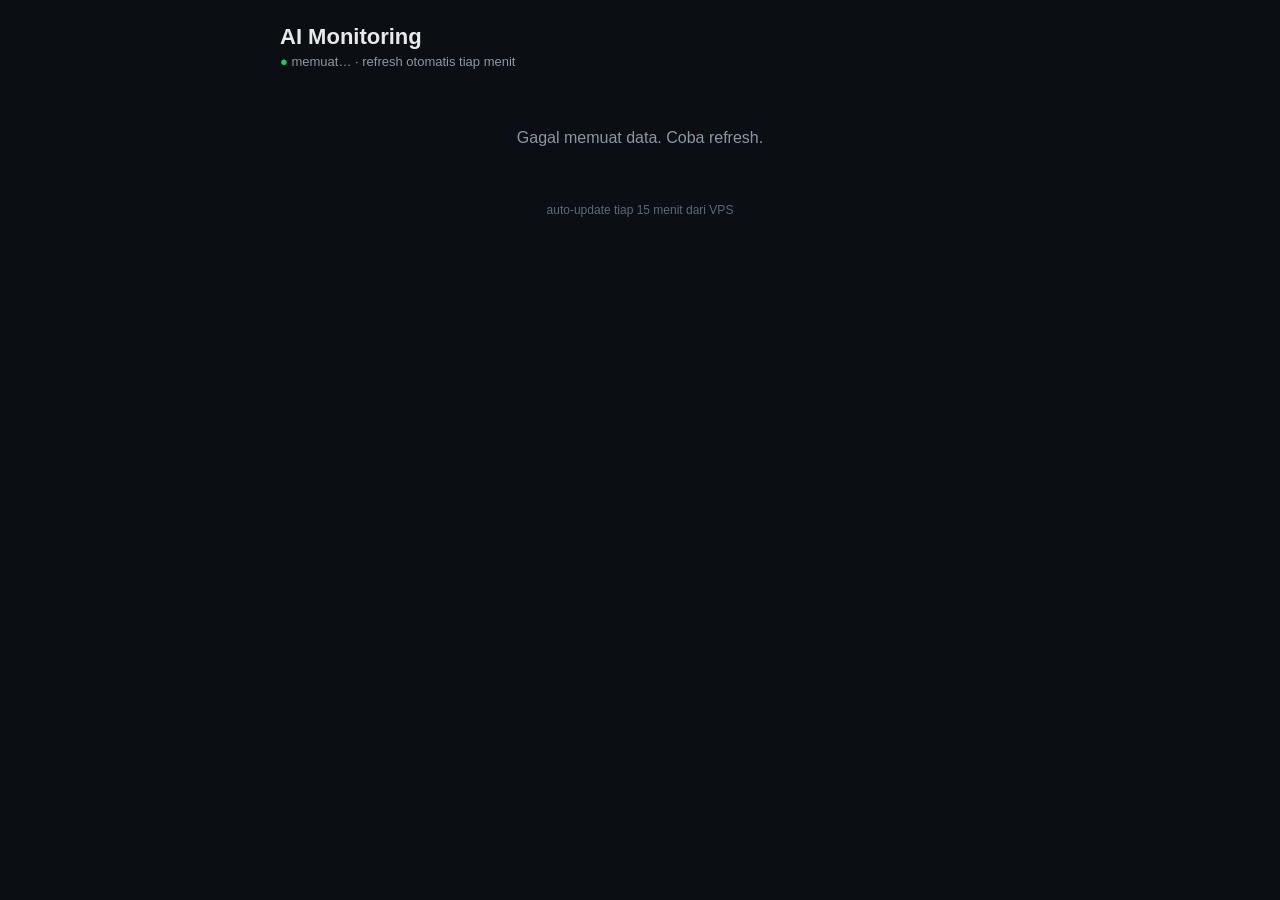
==== commit f6b2ef0d: "AI monitoring dashboard" ====
--- a/index.html
+++ b/index.html
@@ -1,942 +1,111 @@
 <!DOCTYPE html>
-<html lang="en">
+<html lang="id">
 <head>
-  <meta charset="UTF-8" />
-  <meta name="viewport" content="width=device-width, initial-scale=1.0" />
-  
-  <!-- Primary Meta Tags & SEO -->
-  <title>Fikri Chaerul Insan — DevOps Engineer, Web Developer & UI/UX Designer</title>
-  <meta name="title" content="Fikri Chaerul Insan — DevOps Engineer, Web Developer & UI/UX Designer" />
-  <meta name="description" content="Personal portfolio of Fikri Chaerul Insan (kajoester). DevOps Engineer and Web Developer specializing in cloud infrastructure, container orchestration, modern frontend engineering, and clean UI/UX." />
-  <meta name="keywords" content="Fikri Chaerul Insan, kajoester, DevOps Engineer, Web Developer, UI/UX Designer, Cloud Computing, Kubernetes, Docker, React, Portfolio" />
-  <meta name="author" content="Fikri Chaerul Insan" />
-  <meta name="robots" content="index, follow" />
-
-  <!-- Open Graph / Facebook -->
-  <meta property="og:type" content="website" />
-  <meta property="og:url" content="https://kajoester.my.id/" />
-  <meta property="og:title" content="Fikri Chaerul Insan — DevOps Engineer & Web Developer" />
-  <meta property="og:description" content="Crafting resilient cloud infrastructure and engaging digital experiences." />
-  <meta property="og:image" content="assets/images/devops_cloud.jpg" />
-
-  <!-- Twitter Card -->
-  <meta property="twitter:card" content="summary_large_image" />
-  <meta property="twitter:url" content="https://kajoester.my.id/" />
-  <meta property="twitter:title" content="Fikri Chaerul Insan — DevOps Engineer & Web Developer" />
-  <meta property="twitter:description" content="Crafting resilient cloud infrastructure and engaging digital experiences." />
-  <meta property="twitter:image" content="assets/images/devops_cloud.jpg" />
-
-  <!-- Google Fonts: Plus Jakarta Sans, Inter, JetBrains Mono -->
-  <link rel="preconnect" href="https://fonts.googleapis.com" />
-  <link rel="preconnect" href="https://fonts.gstatic.com" crossorigin />
-  <link href="https://fonts.googleapis.com/css2?family=Inter:wght@300;400;500;600;700&family=JetBrains+Mono:wght@400;500;600&family=Plus+Jakarta+Sans:wght@500;600;700;800&display=swap" rel="stylesheet" />
-
-  <!-- Stylesheets -->
-  <link rel="stylesheet" href="css/style.css" />
-  <link rel="stylesheet" href="css/animations.css" />
+<meta charset="utf-8">
+<meta name="viewport" content="width=device-width, initial-scale=1">
+<title>AI Monitoring — kajoe</title>
+<style>
+  * { box-sizing: border-box; margin: 0; padding: 0; }
+  body { font-family: -apple-system, 'Segoe UI', Roboto, sans-serif; background: #0b0e13; color: #e7e9ea; padding: 24px 16px; min-height: 100vh; }
+  .wrap { max-width: 720px; margin: 0 auto; }
+  h1 { font-size: 22px; margin-bottom: 4px; }
+  .sub { color: #8b98a5; font-size: 13px; margin-bottom: 20px; }
+  .sub .live { color: #22c55e; }
+  .section { background: #141a23; border: 1px solid #232d3a; border-radius: 14px; padding: 18px; margin-bottom: 14px; }
+  .section h2 { font-size: 13px; text-transform: uppercase; letter-spacing: .08em; color: #8b98a5; margin-bottom: 12px; font-weight: 600; }
+  .row { display: flex; align-items: center; gap: 12px; padding: 10px 0; border-bottom: 1px solid #1d2530; }
+  .row:last-child { border-bottom: none; }
+  .dot { width: 11px; height: 11px; border-radius: 50%; flex-shrink: 0; }
+  .dot.ok { background: #22c55e; box-shadow: 0 0 8px #22c55e; }
+  .dot.bad { background: #ef4444; box-shadow: 0 0 8px #ef4444; }
+  .dot.warn { background: #f59e0b; box-shadow: 0 0 8px #f59e0b; }
+  .name { font-weight: 600; font-size: 15px; }
+  .meta { color: #8b98a5; font-size: 12px; margin-top: 2px; }
+  .tag { margin-left: auto; font-size: 12px; padding: 3px 12px; border-radius: 20px; flex-shrink: 0; }
+  .tag.ok { color: #22c55e; background: rgba(34,197,94,.12); }
+  .tag.bad { color: #ef4444; background: rgba(239,68,68,.12); }
+  .tag.warn { color: #f59e0b; background: rgba(245,158,11,.12); }
+  .bar { height: 8px; background: #232d3a; border-radius: 4px; overflow: hidden; margin-top: 6px; }
+  .bar > div { height: 100%; border-radius: 4px; background: #22c55e; transition: width .5s; }
+  .bar > div.warn { background: #f59e0b; }
+  .bar > div.bad { background: #ef4444; }
+  .grid { display: grid; grid-template-columns: 1fr 1fr; gap: 10px; }
+  .stat { background: #1a222d; border-radius: 10px; padding: 12px; }
+  .stat .v { font-size: 20px; font-weight: 700; }
+  .stat .l { font-size: 12px; color: #8b98a5; margin-top: 2px; }
+  .err { text-align: center; color: #8b98a5; padding: 40px 0; }
+  .foot { text-align: center; color: #5b6b7a; font-size: 12px; margin-top: 16px; }
+  .models { display: flex; flex-wrap: wrap; gap: 6px; margin-top: 8px; }
+  .model-chip { font-size: 11px; background: #1a222d; border: 1px solid #232d3a; border-radius: 12px; padding: 3px 10px; color: #a8b5c2; }
+</style>
 </head>
 <body>
+<div class="wrap">
+  <h1>AI Monitoring</h1>
+  <div class="sub"><span class="live">●</span> <span id="updated">memuat…</span> · refresh otomatis tiap menit</div>
+  <div id="content"><div class="err">Memuat data…</div></div>
+  <div class="foot">auto-update tiap 15 menit dari VPS</div>
+</div>
+<script>
+var DATA_URL = "monitoring-data.json";
 
-  <!-- Ambient Glow & Background Pattern -->
-  <div class="ambient-glow-1"></div>
-  <div class="ambient-glow-2"></div>
-  <div class="ambient-glow-3"></div>
-  <div class="bg-grid-pattern"></div>
+function dot(cls) { return '<div class="dot ' + cls + '"></div>'; }
+function tag(txt, cls) { return '<div class="tag ' + cls + '">' + txt + '</div>'; }
+function esc(s) { return String(s == null ? "" : s).replace(/[&<>"]/g, function(c){ return {"&":"&amp;","<":"&lt;",">":"&gt;",'"':"&quot;"}[c]; }); }
 
-  <!-- Header / Navigation Bar -->
-  <header class="site-nav-wrapper">
-    <nav class="site-nav" id="site-nav" aria-label="Main Navigation">
-      <a href="#hero" class="brand-logo" id="nav-brand-logo">
-        <span>kajoester</span>
-        <span class="brand-dot"></span>
-      </a>
+function render(d) {
+  document.getElementById("updated").textContent = "update " + d.updated_at;
+  var h = "";
 
-      <!-- Desktop Nav Menu -->
-      <ul class="nav-menu" id="nav-menu">
-        <li><a href="#about" class="nav-link" id="nav-link-about">About</a></li>
-        <li><a href="#experience" class="nav-link" id="nav-link-experience">Experience</a></li>
-        <li><a href="#skills" class="nav-link" id="nav-link-skills">Skills</a></li>
-        <li><a href="#projects" class="nav-link" id="nav-link-projects">Projects</a></li>
-        <li><a href="#contact" class="nav-link" id="nav-link-contact">Contact</a></li>
-      </ul>
+  h += '<div class="section"><h2>Layanan</h2>';
+  (d.services || []).forEach(function(s) {
+    h += '<div class="row">' + dot(s.running ? "ok" : "bad") +
+      '<div><div class="name">' + esc(s.name) + '</div></div>' +
+      tag(s.running ? "jalan" : "mati", s.running ? "ok" : "bad") + '</div>';
+  });
+  h += "</div>";
 
-      <!-- Nav Actions -->
-      <div class="nav-actions">
-        <!-- Theme Toggle -->
-        <button class="btn-theme-toggle" id="theme-toggle-btn" aria-label="Toggle dark and light theme" title="Switch Theme">
-          <svg class="theme-icon-moon" viewBox="0 0 24 24">
-            <path d="M12.3 2a10 10 0 0 0-.19 20 10 10 0 0 0 8.7-5.1 1 1 0 0 0-1.02-1.44 8 8 0 1 1-8.93-8.93A1 1 0 0 0 9.42 2.22 10.1 10.1 0 0 0 12.3 2z"/>
-          </svg>
-          <svg class="theme-icon-sun" viewBox="0 0 24 24">
-            <circle cx="12" cy="12" r="5"/>
-            <line x1="12" y1="1" x2="12" y2="3" stroke="currentColor" stroke-width="2"/>
-            <line x1="12" y1="21" x2="12" y2="23" stroke="currentColor" stroke-width="2"/>
-            <line x1="4.22" y1="4.22" x2="5.64" y2="5.64" stroke="currentColor" stroke-width="2"/>
-            <line x1="18.36" y1="18.36" x2="19.78" y2="19.78" stroke="currentColor" stroke-width="2"/>
-            <line x1="1" y1="12" x2="3" y2="12" stroke="currentColor" stroke-width="2"/>
-            <line x1="21" y1="12" x2="23" y2="12" stroke="currentColor" stroke-width="2"/>
-            <line x1="4.22" y1="19.78" x2="5.64" y2="18.36" stroke="currentColor" stroke-width="2"/>
-            <line x1="18.36" y1="5.64" x2="19.78" y2="4.22" stroke="currentColor" stroke-width="2"/>
-          </svg>
-        </button>
+  h += '<div class="section"><h2>Provider AI</h2>';
+  (d.providers || []).forEach(function(p) {
+    var ok = p.active && p.status === "active";
+    h += '<div class="row">' + dot(ok ? "ok" : "warn") +
+      '<div><div class="name">' + esc(p.name) + '</div>' +
+      '<div class="meta">prioritas ' + p.priority + ' · status: ' + esc(p.status || "-") + '</div>';
+    if (p.models && p.models.length) {
+      h += '<div class="models">' + p.models.map(function(m){ return '<span class="model-chip">' + esc(m) + '</span>'; }).join("") + '</div>';
+    }
+    h += '</div>' + tag(ok ? "aktif" : "cek", ok ? "ok" : "warn") + '</div>';
+  });
+  var q = d.quota_signals_24h || {};
+  var qTotal = (q.gemini_429 || 0) + (q.groq_413 || 0);
+  h += '<div class="row">' + dot(qTotal > 0 ? "warn" : "ok") +
+    '<div><div class="name">Sinyal limit 24 jam</div>' +
+    '<div class="meta">Gemini 429: ' + (q.gemini_429 || 0) + ' · Groq 413: ' + (q.groq_413 || 0) + '</div></div>' +
+    tag(qTotal > 0 ? qTotal + "x kena" : "bersih", qTotal > 0 ? "warn" : "ok") + '</div>';
+  h += "</div>";
 
-        <!-- CTA button -->
-        <a href="#contact" class="btn-nav-cta" id="nav-cta-btn">
-          <span>Let's Talk</span>
-          <svg width="14" height="14" viewBox="0 0 24 24" fill="none" stroke="currentColor" stroke-width="2" stroke-linecap="round" stroke-linejoin="round">
-            <line x1="7" y1="17" x2="17" y2="7"></line>
-            <polyline points="7 7 17 7 17 17"></polyline>
-          </svg>
-        </a>
+  var s = d.system || {};
+  var ramCls = s.ram_used_pct > 90 ? "bad" : (s.ram_used_pct > 75 ? "warn" : "");
+  h += '<div class="section"><h2>VPS</h2><div class="grid">';
+  h += '<div class="stat"><div class="v">' + (s.ram_used_pct || "-") + '%</div><div class="l">RAM (' + (s.ram_available_mb || "-") + ' MB sisa)</div><div class="bar"><div class="' + ramCls + '" style="width:' + (s.ram_used_pct || 0) + '%"></div></div></div>';
+  h += '<div class="stat"><div class="v">' + (s.disk_home_mb ? (s.disk_home_mb/1024).toFixed(1) + " GB" : "-") + '</div><div class="l">Disk home</div></div>';
+  h += '<div class="stat"><div class="v">' + (s.cpu_count || "-") + ' core</div><div class="l">load ' + (s.load_1m || "-") + '</div></div>';
+  h += '<div class="stat"><div class="v">' + (s.uptime_hours || "-") + ' jam</div><div class="l">uptime</div></div>';
+  h += "</div></div>";
 
-        <!-- Mobile Menu Hamburger -->
-        <button class="mobile-toggle" id="mobile-toggle" aria-label="Toggle mobile menu" aria-expanded="false">
-          <svg width="24" height="24" viewBox="0 0 24 24" fill="none" stroke="currentColor" stroke-width="2" stroke-linecap="round" stroke-linejoin="round">
-            <line x1="3" y1="12" x2="21" y2="12"></line>
-            <line x1="3" y1="6" x2="21" y2="6"></line>
-            <line x1="3" y1="18" x2="21" y2="18"></line>
-          </svg>
-        </button>
-      </div>
-    </nav>
-  </header>
+  document.getElementById("content").innerHTML = h;
+}
 
-  <main>
-    <!-- ======================================================================
-         Hero Section
-         ====================================================================== -->
-    <section class="hero-section" id="hero">
-      <div class="container">
-        <div class="hero-grid">
-          
-          <!-- Left Hero Column -->
-          <div class="hero-content reveal-on-scroll">
-            <div class="status-pill" id="hero-status-badge">
-              <span class="status-dot"></span>
-              <span>Available for projects & opportunities</span>
-            </div>
-
-            <h1 class="hero-title">
-              Hi, I'm <span class="gradient-text">Fikri Chaerul Insan</span><br />
-              <span class="role-typing-wrapper">
-                <span id="role-typewriter">DevOps Engineer</span><span class="typing-cursor"></span>
-              </span>
-            </h1>
-
-            <p class="hero-description">
-              IT Infrastructure Specialist & Web Developer with 5+ years of operational experience in data center management, network routing/switching (MikroTik, FTTx/FTTH), server reliability, and modern software engineering.
-            </p>
-
-            <div class="hero-actions">
-              <a href="#projects" class="btn-primary" id="hero-btn-projects">
-                <span>Explore Works</span>
-                <svg width="18" height="18" viewBox="0 0 24 24" fill="none" stroke="currentColor" stroke-width="2" stroke-linecap="round" stroke-linejoin="round">
-                  <line x1="12" y1="5" x2="12" y2="19"></line>
-                  <polyline points="19 12 12 19 5 12"></polyline>
-                </svg>
-              </a>
-
-              <a href="#contact" class="btn-secondary" id="hero-btn-contact">
-                <span>Get in Touch</span>
-              </a>
-
-              <button class="btn-secondary btn-copy-email" id="hero-btn-copy-email" title="Click to copy email address">
-                <svg width="16" height="16" viewBox="0 0 24 24" fill="none" stroke="currentColor" stroke-width="2" stroke-linecap="round" stroke-linejoin="round">
-                  <rect x="9" y="9" width="13" height="13" rx="2" ry="2"></rect>
-                  <path d="M5 15H4a2 2 0 0 1-2-2V4a2 2 0 0 1 2-2h9a2 2 0 0 1 2 2v1"></path>
-                </svg>
-                <span>Copy Email</span>
-              </button>
-            </div>
-
-            <!-- Hero Metrics / Stats -->
-            <div class="hero-stats">
-              <div class="stat-item">
-                <span class="stat-number gradient-text">99.9%</span>
-                <span class="stat-label">Uptime Mindset</span>
-              </div>
-              <div class="stat-item">
-                <span class="stat-number gradient-text">15+</span>
-                <span class="stat-label">Projects Shipped</span>
-              </div>
-              <div class="stat-item">
-                <span class="stat-number gradient-text">&lt;100ms</span>
-                <span class="stat-label">Performance Goal</span>
-              </div>
-            </div>
-          </div>
-
-          <!-- Right Hero Visual: Interactive Code & Architecture Card -->
-          <div class="hero-visual reveal-on-scroll delay-2">
-            <!-- Floating Tech Badges -->
-            <div class="floating-badge badge-devops">
-              <div class="badge-icon">☁️</div>
-              <div>
-                <div>Cloud Orchestration</div>
-                <small style="color: var(--accent-cyan); font-family: var(--font-mono);">K8s • Docker • AWS</small>
-              </div>
-            </div>
-
-            <div class="floating-badge badge-cloud">
-              <div class="badge-icon">⚡</div>
-              <div>
-                <div>Zero Downtime</div>
-                <small style="color: var(--accent-emerald); font-family: var(--font-mono);">Automated CI/CD</small>
-              </div>
-            </div>
-
-            <!-- Terminal Mockup Card -->
-            <div class="hero-interactive-card" id="hero-card-terminal">
-              <div class="card-code-header">
-                <div class="terminal-dots">
-                  <span class="terminal-dot red"></span>
-                  <span class="terminal-dot yellow"></span>
-                  <span class="terminal-dot green"></span>
-                </div>
-                <span class="terminal-title">fikri@kajoester:~</span>
-              </div>
-              <pre class="code-snippet"><code><span class="code-comment">// Infrastructure as Code & Creative Engineering</span>
-<span class="code-keyword">const</span> <span class="code-func">engineer</span> = {
-  <span class="code-prop">name</span>: <span class="code-str">"Fikri Chaerul Insan"</span>,
-  <span class="code-prop">alias</span>: <span class="code-str">"kajoester"</span>,
-  <span class="code-prop">location</span>: <span class="code-str">"Indonesia (WIB / UTC+7)"</span>,
-  <span class="code-prop">focus</span>: [
-    <span class="code-str">"Cloud Server & DevOps"</span>,
-    <span class="code-str">"Fullstack Web Engineering"</span>,
-    <span class="code-str">"UI/UX Design Systems"</span>
-  ],
-  <span class="code-prop">status</span>: <span class="code-str">"Ready to Deploy 🚀"</span>
-};
-
-<span class="code-func">deployExperience</span>(<span class="code-prop">engineer</span>);</code></pre>
-            </div>
-          </div>
-
-        </div>
-      </div>
-    </section>
-
-    <!-- ======================================================================
-         Tech Stack Infinite Marquee
-         ====================================================================== -->
-    <div class="marquee-container" aria-hidden="true">
-      <div class="marquee-track">
-        <div class="tech-item"><span>🐳 Docker</span></div>
-        <div class="tech-item"><span>☸️ Kubernetes</span></div>
-        <div class="tech-item"><span>☁️ AWS / GCP</span></div>
-        <div class="tech-item"><span>🐧 Linux Server</span></div>
-        <div class="tech-item"><span>⚡ Nginx Reverse Proxy</span></div>
-        <div class="tech-item"><span>🚀 GitHub Actions CI/CD</span></div>
-        <div class="tech-item"><span>📊 Prometheus & Grafana</span></div>
-        <div class="tech-item"><span>⚛️ React.js</span></div>
-        <div class="tech-item"><span>🟦 TypeScript</span></div>
-        <div class="tech-item"><span>🐍 Python</span></div>
-        <div class="tech-item"><span>🎨 Figma UI/UX</span></div>
-        <div class="tech-item"><span>🌐 RESTful APIs</span></div>
-        
-        <!-- Duplicate items for seamless continuous looping -->
-        <div class="tech-item"><span>🐳 Docker</span></div>
-        <div class="tech-item"><span>☸️ Kubernetes</span></div>
-        <div class="tech-item"><span>☁️ AWS / GCP</span></div>
-        <div class="tech-item"><span>🐧 Linux Server</span></div>
-        <div class="tech-item"><span>⚡ Nginx Reverse Proxy</span></div>
-        <div class="tech-item"><span>🚀 GitHub Actions CI/CD</span></div>
-        <div class="tech-item"><span>📊 Prometheus & Grafana</span></div>
-        <div class="tech-item"><span>⚛️ React.js</span></div>
-        <div class="tech-item"><span>🟦 TypeScript</span></div>
-        <div class="tech-item"><span>🐍 Python</span></div>
-        <div class="tech-item"><span>🎨 Figma UI/UX</span></div>
-        <div class="tech-item"><span>🌐 RESTful APIs</span></div>
-      </div>
-    </div>
-
-    <!-- ======================================================================
-         About Section (Bento Grid)
-         ====================================================================== -->
-    <section class="bento-section" id="about">
-      <div class="container">
-        <div class="section-header reveal-on-scroll">
-          <span class="section-tag">About Me</span>
-          <h2 class="section-title">Engineering With Passion, Simplicity & Precision</h2>
-          <p class="section-subtitle">
-            A versatile technologist combining deep understanding of cloud infrastructure with hands-on web development and modern user interface design.
-          </p>
-        </div>
-
-        <div class="bento-grid">
-          
-          <!-- Bento Card 1: Cloud & DevOps -->
-          <div class="bento-card bento-col-8 reveal-on-scroll" id="bento-card-devops">
-            <div class="card-icon-wrapper icon-devops">☁️</div>
-            <h3 class="bento-title">Network & Cloud Infrastructure Mastery</h3>
-            <p class="bento-desc">
-              Over 5 years of hands-on experience in network infrastructure, data center operations, and server administration. Proficient in routing, switching, MikroTik hardware configuration, and optical fiber maintenance (FTTx/FTTH), combined with modern cloud orchestration (Docker, Kubernetes) and CI/CD pipelines ensuring maximum site reliability and 99.9% uptime.
-            </p>
-            <div class="bento-tags">
-              <span class="bento-tag">Data Center Operations</span>
-              <span class="bento-tag">MikroTik & Routing</span>
-              <span class="bento-tag">FTTx / FTTH Networks</span>
-              <span class="bento-tag">Docker & Kubernetes</span>
-              <span class="bento-tag">Linux Administration</span>
-              <span class="bento-tag">CI/CD Workflows</span>
-            </div>
-          </div>
-
-          <!-- Bento Card 2: Philosophy -->
-          <div class="bento-card bento-col-4 reveal-on-scroll delay-1" id="bento-card-philosophy">
-            <div class="card-icon-wrapper icon-philosophy">🎯</div>
-            <h3 class="bento-title">Architecture Philosophy</h3>
-            <p class="bento-desc">
-              Clean code, automated testing, scalable abstractions, and zero compromise on security and performance.
-            </p>
-            <div class="bento-tags">
-              <span class="bento-tag">Fast TTI</span>
-              <span class="bento-tag">Scalability</span>
-              <span class="bento-tag">Observability</span>
-            </div>
-          </div>
-
-          <!-- Bento Card 3: Web Engineering -->
-          <div class="bento-card bento-col-6 reveal-on-scroll" id="bento-card-web">
-            <div class="card-icon-wrapper icon-web">💻</div>
-            <h3 class="bento-title">Modern Web Development</h3>
-            <p class="bento-desc">
-              Building dynamic, highly responsive web experiences. Focused on component modularity, state management, API integrations, and accessible user flows.
-            </p>
-            <div class="bento-tags">
-              <span class="bento-tag">React Ecosystem</span>
-              <span class="bento-tag">JavaScript / ES6+</span>
-              <span class="bento-tag">RESTful Architecture</span>
-              <span class="bento-tag">Responsive Layouts</span>
-            </div>
-          </div>
-
-          <!-- Bento Card 4: UI/UX Craft -->
-          <div class="bento-card bento-col-6 reveal-on-scroll delay-1" id="bento-card-design">
-            <div class="card-icon-wrapper icon-design">🎨</div>
-            <h3 class="bento-title">UI/UX Design Systems</h3>
-            <p class="bento-desc">
-              Passionate about creating clean visual hierarchies, intuitive navigation, and rich micro-interactions in Figma. Every interface is designed with user empathy, consistency, and elegance.
-            </p>
-            <div class="bento-tags">
-              <span class="bento-tag">Figma Design</span>
-              <span class="bento-tag">Design Systems</span>
-              <span class="bento-tag">Prototyping</span>
-              <span class="bento-tag">Micro-Interactions</span>
-            </div>
-          </div>
-
-        </div>
-      </div>
-    </section>
-
-    <!-    <!-- ======================================================================
-         Experience Timeline Section (Aligned with CV)
-         ====================================================================== -->
-    <section class="experience-section" id="experience">
-      <div class="container">
-        <div class="section-header reveal-on-scroll">
-          <span class="section-tag">Career Trajectory</span>
-          <h2 class="section-title">Professional Experience & Milestones</h2>
-          <p class="section-subtitle">
-            Over 5+ years of operational experience in data center operations, network infrastructure, optical systems, and software engineering.
-          </p>
-        </div>
-
-        <div class="timeline-container">
-          
-          <!-- Experience 1: PT. Pelita Sakti Sumber Makmur -->
-          <div class="timeline-item reveal-on-scroll">
-            <div class="timeline-dot"></div>
-            <div class="timeline-card">
-              <div class="timeline-meta">
-                <h3 class="timeline-role">Data Center Technician</h3>
-                <span class="timeline-period">Aug 2022 — Present</span>
-              </div>
-              <div class="timeline-company">PT. Pelita Sakti Sumber Makmur — Greenbox Data Center (Bogor)</div>
-              <ul class="timeline-points">
-                <li>Architected and provisioned physical and logical network topologies across the data center facility, executing server racking, cabling, and hardware maintenance.</li>
-                <li>Maintained 24/7 on-site operational readiness to supervise and service critical data center facilities, power utilities, cooling units, and environmental controls.</li>
-                <li>Ensured continuous high availability, minimal latency, and network stability through proactive diagnostics and rigorous incident resolution.</li>
-              </ul>
-              <div class="timeline-badges">
-                <span class="timeline-badge highlight">Data Center Operations</span>
-                <span class="timeline-badge highlight">Server Racking & Maintenance</span>
-                <span class="timeline-badge">Network Topology</span>
-                <span class="timeline-badge">Site Reliability</span>
-                <span class="timeline-badge">Uptime Assurance</span>
-              </div>
-            </div>
-          </div>
-
-          <!-- Experience 2: TELKOM AKSES INDONESIA -->
-          <div class="timeline-item reveal-on-scroll delay-1">
-            <div class="timeline-dot"></div>
-            <div class="timeline-card">
-              <div class="timeline-meta">
-                <h3 class="timeline-role">Integrated Operation Access Network Specialist</h3>
-                <span class="timeline-period">Jul 2020 — Jun 2022</span>
-              </div>
-              <div class="timeline-company">PT. Telkom Akses Indonesia (Cirebon)</div>
-              <ul class="timeline-points">
-                <li>Installed, routed, and configured MikroTik networking hardware tailored to corporate client network specifications.</li>
-                <li>Designed network topologies and provisioned broadband network infrastructure for enterprise partner companies of Telkom Indonesia.</li>
-                <li>Managed optical broadband installations, service assurance, and troubleshooting across FTTx / FTTH / IndiHome networks.</li>
-                <li>Diagnosed and rectified optical fiber cable degradations and Optical Network Terminal (ONT) hardware issues using precision OTDR and optical power meter tools.</li>
-                <li>Consistently achieved monthly SLA targets, strictly observed occupational safety standards (K3), and delivered detailed work order documentation.</li>
-              </ul>
-              <div class="timeline-badges">
-                <span class="timeline-badge highlight">MikroTik RouterOS</span>
-                <span class="timeline-badge highlight">FTTx / FTTH Optical Network</span>
-                <span class="timeline-badge">Fiber Splicing & OTDR</span>
-                <span class="timeline-badge">ONT Hardware</span>
-                <span class="timeline-badge">SLA Assurance</span>
-                <span class="timeline-badge">Safety Standard (K3)</span>
-              </div>
-            </div>
-          </div>
-
-          <!-- Experience 3: PT. Diamond International -->
-          <div class="timeline-item reveal-on-scroll delay-1">
-            <div class="timeline-dot"></div>
-            <div class="timeline-card">
-              <div class="timeline-meta">
-                <h3 class="timeline-role">Production Planning & Inventory Control (PPIC) Specialist</h3>
-                <span class="timeline-period">Sep 2019 — Dec 2019</span>
-              </div>
-              <div class="timeline-company">PT. Diamond International (Majalengka)</div>
-              <ul class="timeline-points">
-                <li>Structured daily production job orders against buyer delivery targets aligned with line throughput and manufacturing capacity.</li>
-                <li>Monitored raw material inventories in warehouse facilities and managed finished export-grade goods against shipment schedules.</li>
-                <li>Collaborated with procurement and purchasing divisions to monitor purchase orders and forecast material needs two weeks in advance.</li>
-              </ul>
-              <div class="timeline-badges">
-                <span class="timeline-badge">Production Scheduling</span>
-                <span class="timeline-badge">Inventory Optimization</span>
-                <span class="timeline-badge">Supply Chain Management</span>
-                <span class="timeline-badge">Cross-Functional Planning</span>
-              </div>
-            </div>
-          </div>
-
-          <!-- Experience 4: PT. Astra Honda Motor -->
-          <div class="timeline-item reveal-on-scroll delay-2">
-            <div class="timeline-dot"></div>
-            <div class="timeline-card">
-              <div class="timeline-meta">
-                <h3 class="timeline-role">Production Assembly Specialist</h3>
-                <span class="timeline-period">May 2018 — Mar 2019</span>
-              </div>
-              <div class="timeline-company">PT. Astra Honda Motor (Cikarang)</div>
-              <ul class="timeline-points">
-                <li>Assembled essential motorcycle components including electrical wiring systems, front tire sub-assemblies, and front fork systems.</li>
-                <li>Operated robotic lifter assist systems, precision pneumatic torque wrenches, and calibrated assembly jigs.</li>
-                <li>Strictly maintained Quality Control (QC) benchmarks, workplace 5S standards, and actively participated in continuous Kaizen process improvements.</li>
-              </ul>
-              <div class="timeline-badges">
-                <span class="timeline-badge">Robotic Lifter Systems</span>
-                <span class="timeline-badge">Precision Assembly</span>
-                <span class="timeline-badge">5S & Kaizen Methodologies</span>
-                <span class="timeline-badge">Quality Assurance</span>
-              </div>
-            </div>
-          </div>
-
-          <!-- Experience 5: PT. INTI (Persero) -->
-          <div class="timeline-item reveal-on-scroll delay-2">
-            <div class="timeline-dot"></div>
-            <div class="timeline-card">
-              <div class="timeline-meta">
-                <h3 class="timeline-role">Software Product Developer (Internship)</h3>
-                <span class="timeline-period">Jan 2016 — Mar 2016</span>
-              </div>
-              <div class="timeline-company">PT. Industri Telekomunikasi Indonesia / PT. INTI Persero (Bandung)</div>
-              <ul class="timeline-points">
-                <li>Engineered an enterprise inventory management web application using the CodeIgniter PHP framework and Bootstrap.</li>
-                <li>Delivered dynamic modules, feature updates, and responsive interfaces addressing specific company operational requirements.</li>
-                <li>Configured and deployed the web software directly onto the company's internal on-premise servers.</li>
-              </ul>
-              <div class="timeline-badges">
-                <span class="timeline-badge highlight">CodeIgniter PHP</span>
-                <span class="timeline-badge">Bootstrap & CSS3</span>
-                <span class="timeline-badge">MySQL Database</span>
-                <span class="timeline-badge">On-Premise Deployment</span>
-              </div>
-            </div>
-          </div>
-
-          <!-- Education Item -->
-          <div class="timeline-item reveal-on-scroll delay-3">
-            <div class="timeline-dot" style="border-color: var(--accent-purple); box-shadow: 0 0 10px var(--accent-purple);"></div>
-            <div class="timeline-card" style="border-left: 3px solid var(--accent-purple);">
-              <div class="timeline-meta">
-                <h3 class="timeline-role">Software Engineering (Rekayasa Perangkat Lunak)</h3>
-                <span class="timeline-period" style="color: var(--accent-purple); background: rgba(168, 85, 247, 0.1);">Jul 2014 — May 2017</span>
-              </div>
-              <div class="timeline-company">SMK Negeri 1 Majalengka — Majalengka, West Java</div>
-              <ul class="timeline-points">
-                <li>Graduated with an outstanding academic score of <strong>83.00 / 100.00</strong> in Software Engineering.</li>
-                <li>Acquired solid foundational expertise in software engineering algorithms, relational database design, object-oriented programming, and computer network architecture.</li>
-              </ul>
-              <div class="timeline-badges">
-                <span class="timeline-badge">Software Engineering</span>
-                <span class="timeline-badge">Database Design</span>
-                <span class="timeline-badge">Network Fundamentals</span>
-              </div>
-            </div>
-          </div>
-
-        </div>
-
-        <!-- Professional Certifications & Credentials Grid -->
-        <div class="credentials-wrapper reveal-on-scroll">
-          <div class="credentials-header">
-            <span class="section-tag">Verified Credentials</span>
-            <h3 style="font-size: 1.8rem; margin-top: 10px;">Licenses & Certifications</h3>
-          </div>
-
-          <div class="credentials-grid">
-            <div class="credential-card">
-              <div class="credential-icon">🏛️</div>
-              <div class="credential-info">
-                <span class="credential-issuer">KEMKOMINFO & BNSP</span>
-                <span class="credential-name">Network & Infrastructure Administrator</span>
-              </div>
-            </div>
-
-            <div class="credential-card">
-              <div class="credential-icon">☁️</div>
-              <div class="credential-info">
-                <span class="credential-issuer">Dicoding Academy</span>
-                <span class="credential-name">AWS Cloud Infrastructure</span>
-              </div>
-            </div>
-
-            <div class="credential-card">
-              <div class="credential-icon">⚙️</div>
-              <div class="credential-info">
-                <span class="credential-issuer">Dicoding Academy</span>
-                <span class="credential-name">Backend Developer</span>
-              </div>
-            </div>
-
-            <div class="credential-card">
-              <div class="credential-icon">🎨</div>
-              <div class="credential-info">
-                <span class="credential-issuer">PKS Digital School</span>
-                <span class="credential-name">UI/UX Design</span>
-              </div>
-            </div>
-
-            <div class="credential-card">
-              <div class="credential-icon">🌐</div>
-              <div class="credential-info">
-                <span class="credential-issuer">Fiber Academy</span>
-                <span class="credential-name">FTTH Technology</span>
-              </div>
-            </div>
-
-            <div class="credential-card">
-              <div class="credential-icon">🛡️</div>
-              <div class="credential-info">
-                <span class="credential-issuer">Fiber Academy</span>
-                <span class="credential-name">Cyber Security</span>
-              </div>
-            </div>
-
-            <div class="credential-card">
-              <div class="credential-icon">📜</div>
-              <div class="credential-info">
-                <span class="credential-issuer">Fiber Academy</span>
-                <span class="credential-name">AKHLAK BUMN Certified</span>
-              </div>
-            </div>
-
-            <div class="credential-card">
-              <div class="credential-icon">🗣️</div>
-              <div class="credential-info">
-                <span class="credential-issuer">VIERA International</span>
-                <span class="credential-name">English Proficiency Test Certified</span>
-              </div>
-            </div>
-          </div>
-        </div>
-
-      </div>
-    </section>onsistency.</li>
-              </ul>
-            </div>
-          </div>
-
-        </div>
-      </div>
-    </section>
-
-    <!-- ======================================================================
-         Featured Projects Showcase Section
-         ====================================================================== -->
-    <section class="projects-section" id="projects">
-      <div class="container">
-        <div class="section-header reveal-on-scroll">
-          <span class="section-tag">Portfolio</span>
-          <h2 class="section-title">Curated Projects & Works</h2>
-          <p class="section-subtitle">
-            A selection of projects demonstrating expertise in cloud infrastructure, web development, and digital product design.
-          </p>
-        </div>
-
-        <!-- Filter Controls -->
-        <div class="project-filters reveal-on-scroll" id="project-filters">
-          <button class="filter-btn active" data-filter="all" id="filter-all">All Works</button>
-          <button class="filter-btn" data-filter="devops" id="filter-devops">DevOps & Cloud</button>
-          <button class="filter-btn" data-filter="web" id="filter-web">Web Applications</button>
-          <button class="filter-btn" data-filter="design" id="filter-design">UI/UX Design</button>
-        </div>
-
-        <!-- Projects Grid (Populated dynamically via projects.js) -->
-        <div class="projects-grid" id="projects-grid"></div>
-
-      </div>
-    </section>
-
-    <!-- ======================================================================
-         Skills & Technical Arsenal Section
-         ====================================================================== -->
-    <section class="skills-section" id="skills">
-      <div class="container">
-        <div class="section-header reveal-on-scroll">
-          <span class="section-tag">Arsenal</span>
-          <h2 class="section-title">Skills & Technologies</h2>
-          <p class="section-subtitle">
-            Tools and technologies I use to build robust, scalable, and beautifully designed digital solutions.
-          </p>
-        </div>
-
-        <div class="skills-grid">
-          
-          <!-- Cloud & DevOps Category -->
-          <div class="skill-category-card reveal-on-scroll" id="skills-card-cloud">
-            <div class="category-header">
-              <div class="category-icon" style="background: rgba(6, 182, 212, 0.15); color: var(--accent-cyan);">☁️</div>
-              <h3 class="category-title">Cloud & DevOps</h3>
-            </div>
-            <div class="skill-icon-grid">
-              <div class="skill-icon-card" data-glow="cyan">
-                <div class="skill-icon-wrapper">
-                  <svg viewBox="0 0 24 24" fill="currentColor"><path d="M13.983 11.078h2.119a.186.186 0 00.186-.185V9.006a.186.186 0 00-.186-.186h-2.119a.185.185 0 00-.185.185v1.888c0 .102.083.185.185.185m-2.954-5.43h2.118a.186.186 0 00.186-.186V3.574a.186.186 0 00-.186-.185h-2.118a.185.185 0 00-.185.185v1.888c0 .102.082.185.185.186m0 2.716h2.118a.187.187 0 00.186-.186V6.29a.186.186 0 00-.186-.185h-2.118a.185.185 0 00-.185.185v1.887c0 .102.082.185.185.186m-2.93 0h2.12a.186.186 0 00.184-.186V6.29a.185.185 0 00-.185-.185H8.1a.185.185 0 00-.185.185v1.887c0 .102.083.185.185.186m-2.964 0h2.119a.186.186 0 00.185-.186V6.29a.186.186 0 00-.185-.185H5.136a.186.186 0 00-.186.185v1.887c0 .102.084.185.186.186m5.893 2.715h2.118a.186.186 0 00.186-.185V9.006a.186.186 0 00-.186-.186h-2.118a.185.185 0 00-.185.185v1.888c0 .102.082.185.185.185m-2.93 0h2.12a.185.185 0 00.184-.185V9.006a.185.185 0 00-.184-.186h-2.12a.185.185 0 00-.184.185v1.888c0 .102.083.185.185.185m-2.964 0h2.119a.185.185 0 00.185-.185V9.006a.186.186 0 00-.185-.186H5.136a.186.186 0 00-.186.186v1.887c0 .102.084.185.186.185m-2.92 0h2.12a.185.185 0 00.184-.185V9.006a.185.185 0 00-.184-.186h-2.12a.186.186 0 00-.186.186v1.887c0 .102.083.185.186.185M23.763 9.89c-.065-.051-.672-.51-1.954-.51-.338.001-.676.03-1.01.087-.248-1.7-1.653-2.53-1.716-2.566l-.344-.199-.226.327c-.284.438-.49.922-.612 1.43-.23.97-.09 1.882.403 2.661-.595.332-1.55.413-1.744.42H.751a.751.751 0 00-.75.748 11.687 11.687 0 00.692 4.062c.545 1.428 1.355 2.48 2.41 3.124 1.18.723 3.1 1.137 5.275 1.137.983.003 1.963-.086 2.93-.266a12.228 12.228 0 003.823-1.389c.98-.567 1.86-1.288 2.61-2.136 1.252-1.418 1.998-2.997 2.553-4.4h.221c1.372 0 2.215-.549 2.68-1.009.309-.293.55-.65.707-1.046l.098-.288z"/></svg>
-                </div>
-                <span class="skill-icon-label">Docker</span>
-              </div>
-              <div class="skill-icon-card" data-glow="cyan">
-                <div class="skill-icon-wrapper">
-                  <svg viewBox="0 0 24 24" fill="currentColor"><path d="M10.204 14.35l.007.01-.999 2.413a5.171 5.171 0 01-2.075-2.597l2.578-.437.004.005a.44.44 0 01.484.606zm-.833-2.129a.44.44 0 00.173-.756l.002-.011L7.585 9.7a5.143 5.143 0 00-.73 3.255l2.514-.725.002-.009zm1.145-1.98a.44.44 0 00.699-.337l.01-.005.15-2.62a5.144 5.144 0 00-3.01 1.442l2.147 1.523.004-.002zm.76 2.75l.002.006.002-.006h-.003zm3.07.462a.44.44 0 00-.484-.607l-.005-.01-.999 2.413a5.171 5.171 0 002.075-2.597l-2.578-.437-.009.005-.002.008.002.225zm.833-2.129a.44.44 0 01-.173-.756l-.002-.011 1.961-1.754a5.143 5.143 0 01.73 3.255l-2.514-.725-.002-.009zm-1.145-1.98a.44.44 0 01-.699-.337l-.01-.005-.15-2.62a5.145 5.145 0 013.01 1.442l-2.147 1.523-.004-.002zM12 6.042a5.149 5.149 0 014.686 3.034L12.57 10.59a.44.44 0 01-.466.197h-.003l-.002.003a.44.44 0 01-.312-.353l-.005.003L10.7 8.327A5.147 5.147 0 0112 6.042zm0-2.042a7.19 7.19 0 100 14.381A7.19 7.19 0 0012 4zm0 16.584a9.394 9.394 0 110-18.788 9.394 9.394 0 010 18.788z"/></svg>
-                </div>
-                <span class="skill-icon-label">Kubernetes</span>
-              </div>
-              <div class="skill-icon-card" data-glow="cyan">
-                <div class="skill-icon-wrapper">
-                  <svg viewBox="0 0 24 24" fill="currentColor"><path d="M12 0C5.374 0 0 5.373 0 12c0 5.302 3.438 9.8 8.207 11.387.599.111.793-.261.793-.577v-2.234c-3.338.726-4.033-1.416-4.033-1.416-.546-1.387-1.333-1.756-1.333-1.756-1.089-.745.083-.729.083-.729 1.205.084 1.839 1.237 1.839 1.237 1.07 1.834 2.807 1.304 3.492.997.107-.775.418-1.305.762-1.604-2.665-.305-5.467-1.334-5.467-5.931 0-1.311.469-2.381 1.236-3.221-.124-.303-.535-1.524.117-3.176 0 0 1.008-.322 3.301 1.23A11.509 11.509 0 0112 5.803c1.02.005 2.047.138 3.006.404 2.291-1.552 3.297-1.23 3.297-1.23.653 1.653.242 2.874.118 3.176.77.84 1.235 1.911 1.235 3.221 0 4.609-2.807 5.624-5.479 5.921.43.372.823 1.102.823 2.222v3.293c0 .319.192.694.801.576C20.566 21.797 24 17.3 24 12c0-6.627-5.373-12-12-12z"/></svg>
-                </div>
-                <span class="skill-icon-label">GitHub Actions</span>
-              </div>
-              <div class="skill-icon-card" data-glow="cyan">
-                <div class="skill-icon-wrapper">
-                  <svg viewBox="0 0 24 24" fill="currentColor"><path d="M12.504 0c-.155 0-.315.008-.48.021-4.226.333-3.105 4.807-3.17 6.298-.076 1.092-.3 1.953-1.05 3.02-.885 1.051-2.127 2.75-2.716 4.521-.278.832-.41 1.684-.287 2.489a.424.424 0 00-.11.135c-.26.268-.45.6-.663.839-.199.199-.485.267-.797.4-.313.136-.658.269-.864.68-.09.189-.136.394-.132.602 0 .199.027.4.055.536.058.399.116.728.04.97-.249.68-.28 1.145-.106 1.484.174.334.535.47.94.601.81.2 1.91.135 2.774.6.926.466 1.866.67 2.616.47.526-.116.97-.464 1.208-.946.587-.003 1.23-.269 2.26-.334.699-.058 1.574.267 2.577.2.025.134.063.198.114.333l.003.003c.391.778 1.113 1.368 1.884 1.43.868.074 1.32-.265 1.696-.588.199-.165.378-.354.49-.574.112-.218.172-.46.193-.724.021-.362-.107-.665-.36-.98-.249-.31-.59-.608-.881-.923-.291-.315-.564-.652-.723-1.04-.157-.391-.177-.855-.053-1.403.091-.393.137-.73.144-.98.055-.248-.016-.373-.15-.553-.134-.18-.338-.218-.545-.315s-.434-.261-.623-.527c-.188-.262-.328-.624-.434-1.135-.056-.456-.038-.903.109-1.308.07-.196.167-.356.174-.413.01-.06-.02-.103-.126-.193-.115-.103-.296-.214-.484-.342-.376-.257-.79-.564-.862-.999a1.77 1.77 0 01-.01-.28c.005-.12.021-.24.048-.357.072-.302.203-.574.399-.866.397-.593.85-1.116 1.19-1.774a5.52 5.52 0 00.476-1.355c.177-.858.166-1.87-.054-3.033C18.612 1.935 15.46 0 12.504 0z"/></svg>
-                </div>
-                <span class="skill-icon-label">Linux & Bash</span>
-              </div>
-              <div class="skill-icon-card" data-glow="cyan">
-                <div class="skill-icon-wrapper">
-                  <svg viewBox="0 0 24 24" fill="currentColor"><path d="M12 0L1.605 6v12L12 24l10.395-6V6L12 0zm6.969 17.396l-6.968 4.026-6.969-4.026V6.604l6.969-4.026 6.968 4.026v10.792z"/><path d="M12 5.558L6.63 8.68v6.247L12 18.048l5.37-3.12V8.68L12 5.558z"/></svg>
-                </div>
-                <span class="skill-icon-label">Nginx</span>
-              </div>
-              <div class="skill-icon-card" data-glow="cyan">
-                <div class="skill-icon-wrapper">
-                  <svg viewBox="0 0 24 24" fill="currentColor"><path d="M17.813 20.091a3.313 3.313 0 01-3.252-3.98l-4.403-2.588a3.312 3.312 0 010-3.046l4.403-2.588a3.313 3.313 0 11.722 1.228l-4.403 2.588a3.336 3.336 0 010 .59l4.403 2.588a3.313 3.313 0 012.53-1.182 3.313 3.313 0 110 6.626v-.236z"/></svg>
-                </div>
-                <span class="skill-icon-label">AWS</span>
-              </div>
-            </div>
-          </div>
-
-          <!-- Web Development Category -->
-          <div class="skill-category-card reveal-on-scroll delay-1" id="skills-card-web">
-            <div class="category-header">
-              <div class="category-icon" style="background: rgba(99, 102, 241, 0.15); color: var(--accent-indigo);">💻</div>
-              <h3 class="category-title">Web Development</h3>
-            </div>
-            <div class="skill-icon-grid">
-              <div class="skill-icon-card" data-glow="indigo">
-                <div class="skill-icon-wrapper">
-                  <svg viewBox="0 0 24 24" fill="currentColor"><path d="M14.23 12.004a2.236 2.236 0 01-2.235 2.236 2.236 2.236 0 01-2.236-2.236 2.236 2.236 0 012.235-2.236 2.236 2.236 0 012.236 2.236zm2.648-10.69c-1.346 0-3.107.96-4.888 2.622-1.78-1.653-3.542-2.602-4.887-2.602-.31 0-.592.06-.835.188C4.956 2.178 4.318 3.688 4.318 6c0 1.56.315 3.408.89 5.404a20.57 20.57 0 00-2.007 3.102c-.553 1.152-.84 2.162-.84 2.966 0 1.12.553 1.912 1.456 2.17.193.056.4.084.611.084 1.346 0 3.107-.96 4.888-2.622 1.78 1.653 3.542 2.602 4.887 2.602.31 0 .592-.06.835-.188 1.313-.656 1.951-2.166 1.951-4.478 0-1.56-.315-3.408-.89-5.404a20.568 20.568 0 002.007-3.102c.553-1.152.84-2.162.84-2.966 0-1.12-.553-1.912-1.456-2.17a2.174 2.174 0 00-.611-.084zm-.08 1.56c.525.15.785.6.785 1.444 0 .625-.245 1.48-.738 2.502a18.818 18.818 0 00-1.703 2.68 39.598 39.598 0 00-2.324-2.056 39.598 39.598 0 00-.72-3.104c1.567-1.437 3.037-2.21 4.17-2.21.18 0 .354.026.53.073v-.329zM12 15.55a39.6 39.6 0 001.57-1.544A39.6 39.6 0 0012 12.462a39.6 39.6 0 00-1.57 1.544A39.6 39.6 0 0012 15.55zm-4.358-3.652a39.598 39.598 0 00-.72 3.104 39.598 39.598 0 00-2.324 2.056 18.818 18.818 0 00-1.703-2.68c-.493-1.022-.738-1.877-.738-2.502 0-.844.26-1.294.785-1.444.176-.047.35-.073.53-.073 1.133 0 2.603.773 4.17 2.21v-.671zm.84 4.206a39.66 39.66 0 002.324 2.056c.234.2.474.397.72.59-1.567 1.437-3.037 2.21-4.17 2.21-.18 0-.354-.026-.53-.073-.525-.15-.785-.6-.785-1.444 0-.625.245-1.48.738-2.502a18.778 18.778 0 001.703-2.68v1.843zm2.324 2.056a39.66 39.66 0 002.324-2.056v-1.843a18.778 18.778 0 001.703 2.68c.493 1.022.738 1.877.738 2.502 0 .844-.26 1.294-.785 1.444-.176.047-.35.073-.53.073-1.133 0-2.603-.773-4.17-2.21.246-.193.486-.39.72-.59z"/></svg>
-                </div>
-                <span class="skill-icon-label">React.js</span>
-              </div>
-              <div class="skill-icon-card" data-glow="indigo">
-                <div class="skill-icon-wrapper">
-                  <svg viewBox="0 0 24 24" fill="currentColor"><path d="M0 0h24v24H0V0zm22.034 18.276c-.175-1.095-.888-2.015-3.003-2.873-.736-.345-1.554-.585-1.797-1.14-.091-.33-.105-.51-.046-.705.15-.646.915-.84 1.515-.66.39.12.75.42.976.9 1.034-.676 1.034-.676 1.755-1.125-.27-.42-.405-.6-.586-.78-.63-.705-1.469-1.065-2.834-1.034l-.705.089c-.676.165-1.32.525-1.71 1.005-1.14 1.291-.811 3.541.569 4.471 1.365 1.02 3.361 1.244 3.616 2.205.24 1.17-.87 1.545-1.966 1.41-.811-.18-1.26-.586-1.755-1.336l-1.83 1.051c.21.48.45.689.81 1.109 1.74 1.756 6.09 1.666 6.871-1.004.029-.09.24-.705.074-1.65l.046.067zm-8.983-7.245h-2.248c0 1.938-.009 3.864-.009 5.805 0 1.232.063 2.363-.138 2.711-.33.689-1.18.601-1.566.48-.396-.196-.597-.466-.83-.855-.063-.105-.11-.196-.127-.196l-1.825 1.125c.305.63.75 1.172 1.324 1.517.855.51 2.004.675 3.207.405.783-.226 1.458-.691 1.811-1.411.51-.93.402-2.07.397-3.346.012-2.054 0-4.109 0-6.179l.004-.056z"/></svg>
-                </div>
-                <span class="skill-icon-label">JavaScript</span>
-              </div>
-              <div class="skill-icon-card" data-glow="indigo">
-                <div class="skill-icon-wrapper">
-                  <svg viewBox="0 0 24 24" fill="currentColor"><path d="M1.5 0h21l-1.91 21.563L11.977 24l-8.564-2.438L1.5 0zm7.031 9.75l-.232-2.718 10.059.003.071-.777.091-.964.148-1.604-11.77-.001-.022.237-.17 1.826-.116 1.265h8.035l-.322 3.627-3.487.932-.009-.001-3.455-.938-.243-2.67H5.879l.448 5.252 5.663 1.572.021-.006 5.641-1.578.791-9.136H7.125l-.094 1.676h8.038l-.183 2.084-3.86 1.04-3.853-1.04.119-1.382z"/></svg>
-                </div>
-                <span class="skill-icon-label">HTML5</span>
-              </div>
-              <div class="skill-icon-card" data-glow="indigo">
-                <div class="skill-icon-wrapper">
-                  <svg viewBox="0 0 24 24" fill="currentColor"><path d="M1.5 0h21l-1.91 21.563L11.977 24l-8.565-2.438L1.5 0zm17.09 4.413L5.41 4.41l.213 2.622 10.125.002-.255 2.716h-6.64l.24 2.573h6.182l-.366 3.523-2.91.804-2.956-.81-.188-2.11h-2.61l.29 3.855L12 19.002l5.355-1.12.905-13.469z"/></svg>
-                </div>
-                <span class="skill-icon-label">CSS3</span>
-              </div>
-              <div class="skill-icon-card" data-glow="indigo">
-                <div class="skill-icon-wrapper">
-                  <svg viewBox="0 0 24 24" fill="currentColor"><path d="M11.998 24c-.321 0-.641-.084-.922-.247L8.14 22.016c-.438-.245-.224-.332-.08-.383.67-.233.805-.286 1.519-.691.075-.042.173-.026.249.015l2.256 1.339a.325.325 0 00.302 0l8.795-5.076a.307.307 0 00.149-.261V6.883a.312.312 0 00-.151-.266L12.296 1.54a.302.302 0 00-.3 0L3.205 6.618a.31.31 0 00-.153.264v10.074c0 .107.058.209.152.262l2.414 1.393c1.311.655 2.112-.117 2.112-.893V7.755c0-.155.124-.28.28-.28h1.22c.154 0 .279.125.279.28v9.963c0 1.75-.953 2.754-2.613 2.754-.51 0-.912 0-2.033-.552L2.55 18.682A1.85 1.85 0 011.6 17.079V6.883c0-.68.363-1.314.953-1.656L11.348.151a1.924 1.924 0 011.852 0l8.794 5.076c.59.342.953.976.953 1.656v10.196c0 .68-.363 1.313-.953 1.655l-8.794 5.076a1.856 1.856 0 01-.922.247z"/></svg>
-                </div>
-                <span class="skill-icon-label">Node.js</span>
-              </div>
-              <div class="skill-icon-card" data-glow="indigo">
-                <div class="skill-icon-wrapper">
-                  <svg viewBox="0 0 24 24" fill="currentColor"><path d="M12.001 4.8c-3.2 0-5.2 1.6-6 4.8 1.2-1.6 2.6-2.2 4.2-1.8.913.228 1.565.89 2.288 1.624C13.666 10.618 15.027 12 18.001 12c3.2 0 5.2-1.6 6-4.8-1.2 1.6-2.6 2.2-4.2 1.8-.913-.228-1.565-.89-2.288-1.624C16.337 6.182 14.976 4.8 12.001 4.8zm-6 7.2c-3.2 0-5.2 1.6-6 4.8 1.2-1.6 2.6-2.2 4.2-1.8.913.228 1.565.89 2.288 1.624 1.177 1.194 2.538 2.576 5.512 2.576 3.2 0 5.2-1.6 6-4.8-1.2 1.6-2.6 2.2-4.2 1.8-.913-.228-1.565-.89-2.288-1.624C10.337 13.382 8.976 12 6.001 12z"/></svg>
-                </div>
-                <span class="skill-icon-label">Tailwind</span>
-              </div>
-            </div>
-          </div>
-
-          <!-- UI/UX & Design Category -->
-          <div class="skill-category-card reveal-on-scroll delay-2" id="skills-card-design">
-            <div class="category-header">
-              <div class="category-icon" style="background: rgba(168, 85, 247, 0.15); color: var(--accent-purple);">🎨</div>
-              <h3 class="category-title">UI/UX & Design</h3>
-            </div>
-            <div class="skill-icon-grid">
-              <div class="skill-icon-card" data-glow="purple">
-                <div class="skill-icon-wrapper">
-                  <svg viewBox="0 0 24 24" fill="currentColor"><path d="M15.852 8.981h-4.588V0h4.588c2.476 0 4.49 2.014 4.49 4.49s-2.014 4.491-4.49 4.491zM12.735 7.51h3.117c1.665 0 3.019-1.355 3.019-3.019s-1.355-3.019-3.019-3.019h-3.117V7.51zm0 1.471H8.148c-2.476 0-4.49-2.014-4.49-4.49S5.672 0 8.148 0h4.588v8.981zm-4.587-7.51c-1.665 0-3.019 1.355-3.019 3.019s1.354 3.02 3.019 3.02h3.117V1.471H8.148zm4.587 15.019H8.148c-2.476 0-4.49-2.014-4.49-4.49s2.014-4.49 4.49-4.49h4.588v8.98zM8.148 8.981c-1.665 0-3.019 1.355-3.019 3.019s1.355 3.019 3.019 3.019h3.117V8.981H8.148zM8.172 24c-2.489 0-4.515-2.014-4.515-4.49s2.014-4.49 4.49-4.49h4.588v4.441c0 2.503-2.047 4.539-4.563 4.539zm-.024-7.51a3.023 3.023 0 00-3.019 3.019c0 1.665 1.365 3.019 3.044 3.019 1.705 0 3.093-1.376 3.093-3.068v-2.97H8.148zm7.704 0h-.098c-2.476 0-4.49-2.014-4.49-4.49s2.014-4.49 4.49-4.49h.098c2.476 0 4.49 2.014 4.49 4.49s-2.014 4.49-4.49 4.49zm-.098-7.509a3.023 3.023 0 00-3.019 3.019 3.023 3.023 0 003.019 3.019h.098a3.023 3.023 0 003.019-3.019 3.023 3.023 0 00-3.019-3.019h-.098z"/></svg>
-                </div>
-                <span class="skill-icon-label">Figma</span>
-              </div>
-              <div class="skill-icon-card" data-glow="purple">
-                <div class="skill-icon-wrapper">
-                  <svg viewBox="0 0 24 24" fill="currentColor"><path d="M19.04 4.958a6.265 6.265 0 00-1.98-1.363 6.09 6.09 0 00-2.395-.622A6.112 6.112 0 0012 3.025a6.113 6.113 0 00-2.665-.052 6.093 6.093 0 00-2.396.622A6.265 6.265 0 004.96 4.958a6.438 6.438 0 00-1.338 2.07A6.46 6.46 0 003.13 9.5c0 .84.165 1.664.492 2.472a6.434 6.434 0 001.338 2.07 6.262 6.262 0 001.98 1.363c.803.34 1.588.53 2.395.622-.387.47-.672 1.008-.852 1.614H7.18a1.98 1.98 0 01-1.176-.435 3.627 3.627 0 01-.872-1.022 3.456 3.456 0 00-.742-.96c-.276-.21-.582-.35-.876-.386l-.355-.049c-.248 0-.424.028-.527.083-.103.056-.132.13-.088.224.044.095.113.19.206.286.093.097.2.182.318.251l.17.1c.359.166.714.48 1.065.942.351.463.614.885.79 1.266l.248.578c.203.608.55 1.093 1.04 1.455.49.363 1.022.57 1.596.622.575.053 1.108.048 1.6-.014.493-.062.885-.148 1.177-.257l.015-.019v2.431c0 .12-.029.216-.086.284-.057.069-.152.103-.285.103-.07 0-.142-.024-.223-.072A8.888 8.888 0 012.612 12.1a8.755 8.755 0 01-.52-2.97c0-1.322.262-2.575.785-3.76A9.75 9.75 0 015.039 2.6a9.516 9.516 0 012.718-2.146A9.365 9.365 0 0112 .013c1.512 0 2.913.313 4.243.94a9.52 9.52 0 012.718 2.146 9.748 9.748 0 012.162 2.77 9.16 9.16 0 01.785 3.76 8.754 8.754 0 01-.52 2.97 8.89 8.89 0 01-3.063 3.953c-.081.048-.155.072-.223.072-.133 0-.228-.034-.285-.103a.358.358 0 01-.086-.284V18.84c0-.939-.239-1.742-.716-2.408A6.093 6.093 0 0019.54 9.5c0-.84-.165-1.664-.492-2.472z"/></svg>
-                </div>
-                <span class="skill-icon-label">Design Systems</span>
-              </div>
-              <div class="skill-icon-card" data-glow="purple">
-                <div class="skill-icon-wrapper">
-                  <svg viewBox="0 0 24 24" fill="currentColor"><path d="M4 2h16a2 2 0 012 2v16a2 2 0 01-2 2H4a2 2 0 01-2-2V4a2 2 0 012-2zm0 2v16h16V4H4zm2 3h2v2H6V7zm4 0h8v2h-8V7zm-4 4h2v2H6v-2zm4 0h8v2h-8v-2zm-4 4h2v2H6v-2zm4 0h8v2h-8v-2z"/></svg>
-                </div>
-                <span class="skill-icon-label">Wireframing</span>
-              </div>
-              <div class="skill-icon-card" data-glow="purple">
-                <div class="skill-icon-wrapper">
-                  <svg viewBox="0 0 24 24" fill="currentColor"><path d="M7 4V2h10v2h5v2h-2v14a2 2 0 01-2 2H6a2 2 0 01-2-2V6H2V4h5zM6 6v14h12V6H6zm3-4v2h6V2H9zm-1 7h2v8H8V9zm4 0h2v8h-2V9z"/></svg>
-                </div>
-                <span class="skill-icon-label">Prototyping</span>
-              </div>
-              <div class="skill-icon-card" data-glow="purple">
-                <div class="skill-icon-wrapper">
-                  <svg viewBox="0 0 24 24" fill="currentColor"><path d="M12 22C6.477 22 2 17.523 2 12S6.477 2 12 2s10 4.477 10 10-4.477 10-10 10zm0-2a8 8 0 100-16 8 8 0 000 16zm-5-8h2a3 3 0 006 0h2a5 5 0 01-10 0z"/></svg>
-                </div>
-                <span class="skill-icon-label">Responsive</span>
-              </div>
-              <div class="skill-icon-card" data-glow="purple">
-                <div class="skill-icon-wrapper">
-                  <svg viewBox="0 0 24 24" fill="currentColor"><path d="M13.344 8.014c.157.15.372.236.6.236a.85.85 0 00.603-.244l2.396-2.386a.85.85 0 00.008-1.206l-2.396-2.402a.85.85 0 00-1.204 0l-2.39 2.39a.85.85 0 00-.007 1.207l2.39 2.405zm-2.691 7.971a.85.85 0 00-.602.246l-2.39 2.38a.855.855 0 00-.008 1.207l2.39 2.402a.854.854 0 001.204 0l2.395-2.395a.85.85 0 00.003-1.202l-2.395-2.402a.85.85 0 00-.597-.236zM8.013 10.657a.851.851 0 00-.237-.6L5.39 7.661a.855.855 0 00-1.207-.008l-2.4 2.396a.852.852 0 000 1.204l2.397 2.39a.85.85 0 001.203.007l2.386-2.39a.85.85 0 00.244-.603zm7.974 2.686a.85.85 0 00-.244.603.85.85 0 00.236.597l2.396 2.395a.854.854 0 001.207.003l2.397-2.395a.85.85 0 00.003-1.204l-2.4-2.39a.85.85 0 00-1.203-.007l-2.392 2.398z"/></svg>
-                </div>
-                <span class="skill-icon-label">Animations</span>
-              </div>
-            </div>
-          </div>
-
-          <!-- Networking & Infrastructure Category -->
-          <div class="skill-category-card reveal-on-scroll delay-3" id="skills-card-network">
-            <div class="category-header">
-              <div class="category-icon" style="background: rgba(16, 185, 129, 0.15); color: var(--accent-emerald);">🌐</div>
-              <h3 class="category-title">Networking & Infra</h3>
-            </div>
-            <div class="skill-icon-grid">
-              <div class="skill-icon-card" data-glow="emerald">
-                <div class="skill-icon-wrapper">
-                  <svg viewBox="0 0 24 24" fill="currentColor"><path d="M13 14.062V22H4a8 8 0 0111.303-7.292l-2.304-.646zM12 13c-3.315 0-6-2.685-6-6s2.685-6 6-6 6 2.685 6 6-2.685 6-6 6z"/><path d="M17.5 14l5.5 8h-11l5.5-8z"/></svg>
-                </div>
-                <span class="skill-icon-label">MikroTik</span>
-              </div>
-              <div class="skill-icon-card" data-glow="emerald">
-                <div class="skill-icon-wrapper">
-                  <svg viewBox="0 0 24 24" fill="currentColor"><path d="M12 2C6.48 2 2 6.48 2 12s4.48 10 10 10 10-4.48 10-10S17.52 2 12 2zm-1 17.93c-3.95-.49-7-3.85-7-7.93 0-.62.08-1.21.21-1.79L9 15v1c0 1.1.9 2 2 2v1.93zm6.9-2.54c-.26-.81-1-1.39-1.9-1.39h-1v-3c0-.55-.45-1-1-1H8v-2h2c.55 0 1-.45 1-1V7h2c1.1 0 2-.9 2-2v-.41c2.93 1.19 5 4.06 5 7.41 0 2.08-.8 3.97-2.1 5.39z"/></svg>
-                </div>
-                <span class="skill-icon-label">FTTx / FTTH</span>
-              </div>
-              <div class="skill-icon-card" data-glow="emerald">
-                <div class="skill-icon-wrapper">
-                  <svg viewBox="0 0 24 24" fill="currentColor"><path d="M4.5 10.5c-.83 0-1.5.67-1.5 1.5s.67 1.5 1.5 1.5S6 12.83 6 12s-.67-1.5-1.5-1.5zm0-6C3.67 4.5 3 5.17 3 6s.67 1.5 1.5 1.5S6 6.83 6 6s-.67-1.5-1.5-1.5zm0 12c-.83 0-1.5.68-1.5 1.5s.68 1.5 1.5 1.5 1.5-.68 1.5-1.5-.67-1.5-1.5-1.5zM7 19h14v-2H7v2zm0-6h14v-2H7v2zm0-8v2h14V5H7z"/></svg>
-                </div>
-                <span class="skill-icon-label">Routing</span>
-              </div>
-              <div class="skill-icon-card" data-glow="emerald">
-                <div class="skill-icon-wrapper">
-                  <svg viewBox="0 0 24 24" fill="currentColor"><path d="M12 1L3 5v6c0 5.55 3.84 10.74 9 12 5.16-1.26 9-6.45 9-12V5l-9-4zm0 10.99h7c-.53 4.12-3.28 7.79-7 8.94V12H5V6.3l7-3.11v8.8z"/></svg>
-                </div>
-                <span class="skill-icon-label">Security</span>
-              </div>
-              <div class="skill-icon-card" data-glow="emerald">
-                <div class="skill-icon-wrapper">
-                  <svg viewBox="0 0 24 24" fill="currentColor"><path d="M20 13H4a2 2 0 00-2 2v4a2 2 0 002 2h16a2 2 0 002-2v-4a2 2 0 00-2-2zm0 6H4v-4h16v4zM6 16h2v2H6v-2zm4 0h2v2h-2v-2zM20 3H4a2 2 0 00-2 2v4a2 2 0 002 2h16a2 2 0 002-2V5a2 2 0 00-2-2zm0 6H4V5h16v4zM6 6h2v2H6V6zm4 0h2v2h-2V6z"/></svg>
-                </div>
-                <span class="skill-icon-label">Server Mgmt</span>
-              </div>
-              <div class="skill-icon-card" data-glow="emerald">
-                <div class="skill-icon-wrapper">
-                  <svg viewBox="0 0 24 24" fill="currentColor"><path d="M21 16V8a2 2 0 00-1-1.73l-7-4a2 2 0 00-2 0l-7 4A2 2 0 003 8v8a2 2 0 001 1.73l7 4a2 2 0 002 0l7-4A2 2 0 0021 16zM12 22.08L5 17.91V8.09l7-4 7 4v9.82l-7 4.17z"/></svg>
-                </div>
-                <span class="skill-icon-label">Data Center</span>
-              </div>
-            </div>
-          </div>
-
-        </div>
-      </div>
-    </section>
-
-    <!-- ======================================================================
-         Interactive Contact Section
-         ====================================================================== -->
-    <section class="contact-section" id="contact">
-      <div class="container">
-        
-        <div class="contact-card-main reveal-on-scroll">
-          
-          <!-- Contact Left: Information & Quick Links -->
-          <div class="contact-info-col">
-            <span class="section-tag">Let's Connect</span>
-            <h2>Let's build something extraordinary together.</h2>
-            <p class="contact-info-desc">
-              Whether you need to scale cloud infrastructure, build a sleek web application, or create an intuitive user experience design, my inbox is always open.
-            </p>
-
-            <div class="contact-direct-items">
-              <div class="direct-item">
-                <div class="direct-icon">
-                  <svg width="20" height="20" viewBox="0 0 24 24" fill="none" stroke="currentColor" stroke-width="2" stroke-linecap="round" stroke-linejoin="round">
-                    <path d="M4 4h16c1.1 0 2 .9 2 2v12c0 1.1-.9 2-2 2H4c-1.1 0-2-.9-2-2V6c0-1.1.9-2 2-2z"></path>
-                    <polyline points="22,6 12,13 2,6"></polyline>
-                  </svg>
-                </div>
-                <div class="direct-meta">
-                  <span class="direct-label">Direct Email</span>
-                  <a href="mailto:fikritmvn@gmail.com" class="direct-val">fikritmvn@gmail.com</a>
-                </div>
-              </div>
-
-              <div class="direct-item">
-                <div class="direct-icon">
-                  <svg width="20" height="20" viewBox="0 0 24 24" fill="none" stroke="currentColor" stroke-width="2" stroke-linecap="round" stroke-linejoin="round">
-                    <path d="M21 10c0 7-9 13-9 13s-9-6-9-13a9 9 0 0 1 18 0z"></path>
-                    <circle cx="12" cy="10" r="3"></circle>
-                  </svg>
-                </div>
-                <div class="direct-meta">
-                  <span class="direct-label">Location</span>
-                  <span class="direct-val">Bogor, West Java, Indonesia • Remote Worldwide</span>
-                </div>
-              </div>
-            </div>
-
-            <!-- Social Links -->
-            <div class="social-links-row">
-              <a href="https://github.com/fikrici" target="_blank" rel="noopener noreferrer" class="social-btn" title="GitHub Profile">
-                <svg width="20" height="20" viewBox="0 0 24 24" fill="currentColor">
-                  <path d="M12 0c-6.626 0-12 5.373-12 12 0 5.302 3.438 9.8 8.207 11.387.599.111.793-.261.793-.577v-2.234c-3.338.726-4.033-1.416-4.033-1.416-.546-1.387-1.333-1.756-1.333-1.756-1.089-.745.083-.729.083-.729 1.205.084 1.839 1.237 1.839 1.237 1.07 1.834 2.807 1.304 3.492.997.107-.775.418-1.305.762-1.604-2.665-.305-5.467-1.334-5.467-5.931 0-1.311.469-2.381 1.236-3.221-.124-.303-.535-1.524.117-3.176 0 0 1.008-.322 3.301 1.23.957-.266 1.983-.399 3.003-.404 1.02.005 2.047.138 3.006.404 2.291-1.552 3.297-1.23 3.297-1.23.653 1.653.242 2.874.118 3.176.77.84 1.235 1.911 1.235 3.221 0 4.609-2.807 5.624-5.479 5.921.43.372.823 1.102.823 2.222v3.293c0 .319.192.694.801.576 4.765-1.589 8.199-6.086 8.199-11.386 0-6.627-5.373-12-12-12z"/>
-                </svg>
-              </a>
-
-              <a href="https://linkedin.com/in/fikrixjoe" target="_blank" rel="noopener noreferrer" class="social-btn" title="LinkedIn Profile">
-                <svg width="20" height="20" viewBox="0 0 24 24" fill="currentColor">
-                  <path d="M19 0h-14c-2.761 0-5 2.239-5 5v14c0 2.761 2.239 5 5 5h14c2.762 0 5-2.239 5-5v-14c0-2.761-2.238-5-5-5zm-11 19h-3v-11h3v11zm-1.5-12.268c-.966 0-1.75-.79-1.75-1.764s.784-1.764 1.75-1.764 1.75.79 1.75 1.764-.783 1.764-1.75 1.764zm13.5 12.268h-3v-5.604c0-3.368-4-3.113-4 0v5.604h-3v-11h3v1.765c1.396-2.586 7-2.777 7 2.476v6.759z"/>
-                </svg>
-              </a>
-
-              <a href="https://instagram.com/kajovent" target="_blank" rel="noopener noreferrer" class="social-btn" title="Instagram Profile">
-                <svg width="20" height="20" viewBox="0 0 24 24" fill="currentColor">
-                  <path d="M12 2.163c3.204 0 3.584.012 4.85.07 3.252.148 4.771 1.691 4.919 4.919.058 1.265.069 1.645.069 4.849 0 3.205-.012 3.584-.069 4.849-.149 3.225-1.664 4.771-4.919 4.919-1.266.058-1.644.07-4.85.07-3.204 0-3.584-.012-4.849-.07-3.26-.149-4.771-1.699-4.919-4.92-.058-1.265-.07-1.644-.07-4.849 0-3.204.013-3.583.07-4.849.149-3.227 1.664-4.771 4.919-4.919 1.266-.057 1.645-.069 4.849-.069zm0-2.163c-3.259 0-3.667.014-4.947.072-4.358.2-6.78 2.618-6.98 6.98-.059 1.281-.073 1.689-.073 4.948 0 3.259.014 3.668.072 4.948.2 4.358 2.618 6.78 6.98 6.98 1.281.058 1.689.072 4.948.072 3.259 0 3.668-.014 4.948-.072 4.354-.2 6.782-2.618 6.979-6.98.059-1.28.073-1.689.073-4.948 0-3.259-.014-3.667-.072-4.947-.196-4.354-2.617-6.78-6.979-6.98-1.281-.059-1.69-.073-4.949-.073zm0 5.838c-3.403 0-6.162 2.759-6.162 6.162s2.759 6.163 6.162 6.163 6.162-2.759 6.162-6.163c0-3.403-2.759-6.162-6.162-6.162zm0 10.162c-2.209 0-4-1.79-4-4 0-2.209 1.791-4 4-4s4 1.791 4 4c0 2.21-1.791 4-4 4zm6.406-11.845c-.796 0-1.441.645-1.441 1.44s.645 1.44 1.441 1.44c.795 0 1.439-.645 1.439-1.44s-.644-1.44-1.439-1.44z"/>
-                </svg>
-              </a>
-            </div>
-          </div>
-
-          <!-- Contact Right: Form -->
-          <div class="contact-form-col">
-            <form class="contact-form" id="portfolio-contact-form">
-              <div class="form-group">
-                <label for="sender-name" class="form-label">Your Name</label>
-                <input type="text" id="sender-name" class="form-input" placeholder="e.g. Sarah Connor" required />
-              </div>
-
-              <div class="form-group">
-                <label for="sender-email" class="form-label">Email Address</label>
-                <input type="email" id="sender-email" class="form-input" placeholder="e.g. sarah@example.com" required />
-              </div>
-
-              <div class="form-group">
-                <label for="sender-message" class="form-label">Project Details or Message</label>
-                <textarea id="sender-message" class="form-textarea" placeholder="Describe what you would like to build or discuss..." required></textarea>
-              </div>
-
-              <button type="submit" class="form-submit-btn" id="contact-submit-btn">
-                <span>Send Message</span>
-                <svg width="18" height="18" viewBox="0 0 24 24" fill="none" stroke="currentColor" stroke-width="2" stroke-linecap="round" stroke-linejoin="round">
-                  <line x1="22" y1="2" x2="11" y2="13"></line>
-                  <polygon points="22 2 15 22 11 13 2 9 22 2"></polygon>
-                </svg>
-              </button>
-            </form>
-          </div>
-
-        </div>
-
-      </div>
-    </section>
-  </main>
-
-  <!-- ======================================================================
-       Site Footer
-       ====================================================================== -->
-  <footer class="site-footer">
-    <div class="container">
-      <div class="footer-inner">
-        <div class="footer-copy">
-          © <span id="footer-year">2026</span> <strong>Fikri Chaerul Insan</strong> (kajoester). Crafted with elegance, precision, and performance.
-        </div>
-
-        <div class="footer-location">
-          <span>Jakarta, ID</span>
-          <span>•</span>
-          <span class="footer-time-badge" id="footer-realtime">--:--:-- WIB (UTC+7)</span>
-        </div>
-      </div>
-    </div>
-  </footer>
-
-  <!-- ======================================================================
-       Project Quick View Modal Dialog
-       ====================================================================== -->
-  <div class="modal-backdrop" id="project-modal" role="dialog" aria-modal="true" aria-hidden="true">
-    <div class="modal-container">
-      <button class="modal-close-btn" id="modal-close-btn" aria-label="Close dialog">✕</button>
-      <div id="modal-project-content"></div>
-    </div>
-  </div>
-
-  <!-- Toast Notification Placeholder -->
-  <div class="toast-notification" id="toast-notification" role="alert" aria-live="polite"></div>
-
-  <!-- Scripts -->
-  <script src="js/projects.js"></script>
-  <script src="js/glow.js"></script>
-  <script src="js/main.js"></script>
+function load() {
+  fetch(DATA_URL + "?t=" + Date.now())
+    .then(function(r) { if (!r.ok) throw 0; return r.json(); })
+    .then(render)
+    .catch(function() {
+      document.getElementById("content").innerHTML = '<div class="err">Gagal memuat data. Coba refresh.</div>';
+    });
+}
+load();
+setInterval(load, 60000);
+</script>
 </body>
 </html>
